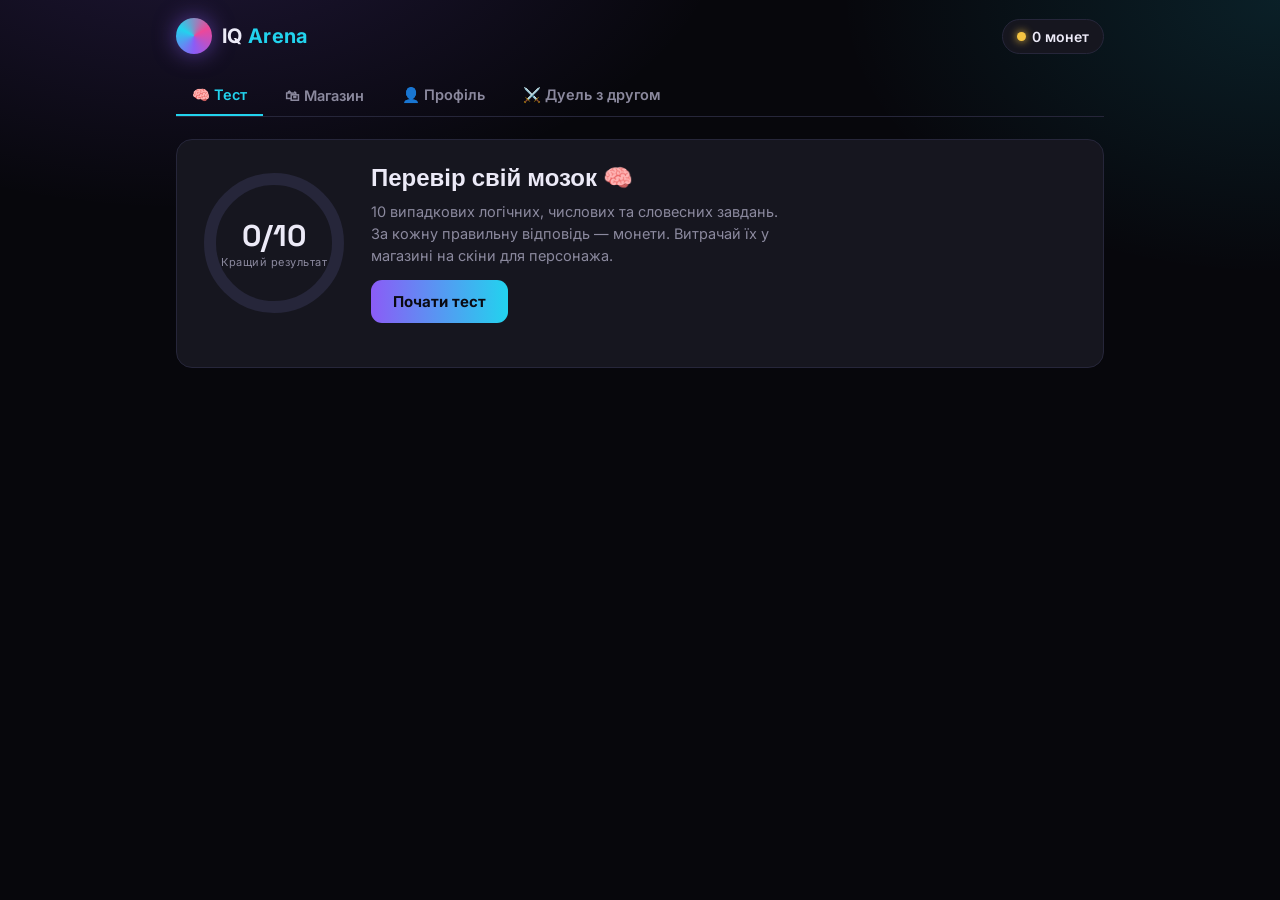
==== iq-arena.html @ f6b24933 "Add files via upload я працював над першим завданням" ====
<!DOCTYPE html>
<html lang="uk">
<head>
<meta charset="UTF-8">
<meta name="viewport" content="width=device-width, initial-scale=1.0">
<title>IQ Arena</title>
<style>
@import url('https://fonts.googleapis.com/css2?family=Space+Grotesk:wght@500;600;700&family=Inter:wght@400;500;600;700&display=swap');

:root{
  --bg:#07070c;
  --bg-elev:#12121c;
  --bg-card:#16161f;
  --line:#26263a;
  --violet:#8b5cf6;
  --cyan:#22d3ee;
  --pink:#ec4899;
  --gold:#f5c542;
  --text:#eceaf7;
  --text-dim:#8b899e;
  --danger:#f14668;
  --good:#34d399;
}
*{box-sizing:border-box;}
html,body{margin:0;padding:0;}
body{
  background:
    radial-gradient(ellipse 900px 500px at 15% -10%, rgba(139,92,246,.18), transparent 60%),
    radial-gradient(ellipse 800px 500px at 100% 0%, rgba(34,211,238,.12), transparent 55%),
    var(--bg);
  color:var(--text);
  font-family:'Inter',sans-serif;
  min-height:100vh;
}
h1,h2,h3,.disp{font-family:'Space Grotesk',sans-serif;}
button{font-family:'Inter',sans-serif;cursor:pointer;}
::selection{background:var(--violet);color:#fff;}
:focus-visible{outline:2px solid var(--cyan);outline-offset:2px;}
@media (prefers-reduced-motion: reduce){*{animation-duration:.001ms !important;transition-duration:.001ms !important;}}

.wrap{max-width:960px;margin:0 auto;padding:18px 16px 60px;}

/* topbar */
.topbar{display:flex;align-items:center;justify-content:space-between;gap:12px;margin-bottom:22px;}
.brand{display:flex;align-items:center;gap:10px;}
.brand-orb{
  width:36px;height:36px;border-radius:50%;
  background:conic-gradient(from 180deg, var(--violet), var(--cyan), var(--pink), var(--violet));
  box-shadow:0 0 22px rgba(139,92,246,.55);
  animation:spin 6s linear infinite;
}
@keyframes spin{to{transform:rotate(360deg);}}
.brand-name{font-size:20px;font-weight:700;letter-spacing:.3px;}
.brand-name span{color:var(--cyan);}
.coin-pill{
  display:flex;align-items:center;gap:6px;
  background:var(--bg-card);border:1px solid var(--line);
  padding:8px 14px;border-radius:999px;font-weight:600;font-size:14px;
}
.coin-pill .dot{width:9px;height:9px;border-radius:50%;background:var(--gold);box-shadow:0 0 8px var(--gold);}

/* tabs */
.tabs{display:flex;gap:6px;margin-bottom:22px;border-bottom:1px solid var(--line);overflow-x:auto;}
.tab-btn{
  background:none;border:none;color:var(--text-dim);padding:10px 16px;font-size:14.5px;
  font-weight:600;border-bottom:2px solid transparent;white-space:nowrap;transition:.15s;
}
.tab-btn:hover{color:var(--text);}
.tab-btn.active{color:var(--cyan);border-bottom-color:var(--cyan);}

.card{
  background:var(--bg-card);border:1px solid var(--line);border-radius:16px;padding:22px;
}
.muted{color:var(--text-dim);}
.grad-btn{
  background:linear-gradient(90deg,var(--violet),var(--cyan));border:none;color:#0a0a12;
  font-weight:700;padding:12px 22px;border-radius:11px;font-size:15px;transition:.15s;
}
.grad-btn:hover{filter:brightness(1.1);transform:translateY(-1px);}
.grad-btn:disabled{opacity:.4;cursor:not-allowed;transform:none;}
.ghost-btn{
  background:transparent;border:1px solid var(--line);color:var(--text);
  padding:11px 20px;border-radius:11px;font-size:14.5px;font-weight:600;transition:.15s;
}
.ghost-btn:hover{border-color:var(--cyan);color:var(--cyan);}

/* ===== TEST TAB ===== */
.hero-row{display:flex;gap:22px;align-items:center;flex-wrap:wrap;margin-bottom:22px;}
.gauge-wrap{position:relative;width:150px;height:150px;flex-shrink:0;}
.gauge-num{position:absolute;inset:0;display:flex;flex-direction:column;align-items:center;justify-content:center;}
.gauge-num b{font-family:'Space Grotesk';font-size:30px;}
.gauge-num small{color:var(--text-dim);font-size:11px;letter-spacing:.5px;}
.hero-text h2{margin:0 0 8px;font-size:24px;}
.hero-text p{color:var(--text-dim);margin:0 0 14px;max-width:420px;line-height:1.5;font-size:14.5px;}

.q-progress{display:flex;gap:5px;margin-bottom:18px;}
.q-progress i{flex:1;height:5px;border-radius:3px;background:var(--line);}
.q-progress i.done{background:var(--cyan);}
.q-progress i.now{background:var(--violet);}
.q-text{font-size:19px;font-weight:600;margin:4px 0 20px;line-height:1.4;}
.opts{display:grid;grid-template-columns:1fr 1fr;gap:12px;}
@media(max-width:520px){.opts{grid-template-columns:1fr;}}
.opt-btn{
  text-align:left;background:var(--bg-elev);border:1px solid var(--line);color:var(--text);
  padding:14px 16px;border-radius:12px;font-size:15px;transition:.12s;
}
.opt-btn:hover{border-color:var(--violet);background:#1a1a28;}
.opt-btn.correct{border-color:var(--good);background:rgba(52,211,153,.12);}
.opt-btn.wrong{border-color:var(--danger);background:rgba(241,70,104,.12);}
.opt-btn:disabled{cursor:default;}

.result-box{text-align:center;padding:10px 0 4px;}
.result-box .big{font-family:'Space Grotesk';font-size:52px;font-weight:700;background:linear-gradient(90deg,var(--violet),var(--cyan));-webkit-background-clip:text;background-clip:text;color:transparent;}
.result-row{display:flex;justify-content:center;gap:26px;margin:18px 0 22px;flex-wrap:wrap;}
.result-stat{text-align:center;}
.result-stat b{display:block;font-size:20px;font-family:'Space Grotesk';}
.result-stat small{color:var(--text-dim);font-size:12px;}

/* ===== SHOP ===== */
.shop-cats{display:flex;gap:8px;margin-bottom:18px;flex-wrap:wrap;}
.cat-chip{background:var(--bg-elev);border:1px solid var(--line);color:var(--text-dim);padding:8px 14px;border-radius:999px;font-size:13.5px;font-weight:600;}
.cat-chip.active{color:#0a0a12;background:var(--cyan);border-color:var(--cyan);}
.shop-grid{display:grid;grid-template-columns:repeat(auto-fill,minmax(140px,1fr));gap:14px;}
.item-card{background:var(--bg-elev);border:1px solid var(--line);border-radius:14px;padding:14px;text-align:center;}
.item-preview{width:64px;height:64px;border-radius:50%;margin:0 auto 10px;display:flex;align-items:center;justify-content:center;font-size:28px;border:1px solid var(--line);}
.item-name{font-size:13.5px;font-weight:600;margin-bottom:2px;}
.item-cost{color:var(--gold);font-size:12.5px;margin-bottom:10px;}
.item-btn{width:100%;padding:8px;border-radius:9px;font-size:13px;font-weight:700;border:none;}
.item-btn.owned{background:var(--line);color:var(--text-dim);}
.item-btn.equipped{background:var(--good);color:#06251a;}
.item-btn.buy{background:linear-gradient(90deg,var(--violet),var(--cyan));color:#0a0a12;}
.item-btn.locked{background:var(--bg-card);color:var(--text-dim);}

/* ===== PROFILE / AVATAR ===== */
.profile-top{display:flex;gap:26px;align-items:center;flex-wrap:wrap;margin-bottom:22px;}
.avatar-shell{width:130px;height:130px;position:relative;flex-shrink:0;}
.avatar-body{width:100%;height:100%;border-radius:50%;display:flex;align-items:center;justify-content:center;position:relative;transition:.2s;}
.avatar-hat{position:absolute;top:-22px;left:50%;transform:translateX(-50%);font-size:44px;}
.avatar-face{font-size:34px;}
.name-input{
  background:var(--bg-elev);border:1px solid var(--line);color:var(--text);
  padding:10px 14px;border-radius:10px;font-size:16px;font-weight:600;width:220px;max-width:60vw;
}
.stat-grid{display:grid;grid-template-columns:repeat(3,1fr);gap:12px;margin-top:18px;}
.stat-card{background:var(--bg-elev);border:1px solid var(--line);border-radius:12px;padding:14px;text-align:center;}
.stat-card b{display:block;font-family:'Space Grotesk';font-size:20px;}
.stat-card small{color:var(--text-dim);font-size:12px;}

/* ===== DUEL ===== */
.duel-choice{display:flex;gap:14px;flex-wrap:wrap;}
.duel-card{flex:1;min-width:220px;background:var(--bg-elev);border:1px solid var(--line);border-radius:14px;padding:20px;}
.duel-card h3{margin:0 0 8px;font-size:16px;}
.code-input{
  background:var(--bg-card);border:1px solid var(--line);color:var(--text);
  padding:11px 14px;border-radius:10px;font-size:18px;letter-spacing:3px;text-align:center;width:120px;margin-right:10px;
}
.room-code-big{font-family:'Space Grotesk';font-size:44px;font-weight:700;letter-spacing:8px;color:var(--cyan);text-align:center;margin:10px 0;}
.pulse-dot{width:9px;height:9px;border-radius:50%;background:var(--gold);display:inline-block;animation:pulse 1.2s infinite;margin-right:6px;}
@keyframes pulse{0%,100%{opacity:1;}50%{opacity:.25;}}
.vs-row{display:flex;align-items:center;justify-content:center;gap:24px;margin:20px 0;}
.vs-player{text-align:center;}
.vs-avatar{width:70px;height:70px;border-radius:50%;margin:0 auto 8px;}
.vs-mid{font-family:'Space Grotesk';font-weight:700;color:var(--text-dim);font-size:18px;}
.winner-banner{text-align:center;font-family:'Space Grotesk';font-size:22px;font-weight:700;margin:14px 0;}
</style>
</head>
<body>
<div class="wrap" id="app"></div>

<script>
/* ---------- storage helpers ---------- */
async function sget(key, shared){ try{ const r = await window.storage.get(key, !!shared); return r ? r.value : null; }catch(e){ return null; } }
async function sset(key, value, shared){ try{ return await window.storage.set(key, value, !!shared); }catch(e){ return null; } }

function uid(){ return Math.random().toString(36).slice(2,10); }
function mulberry32(a){ return function(){ a|=0; a=a+0x6D2B79F5|0; let t=Math.imul(a^a>>>15,1|a); t=t+Math.imul(t^t>>>7,61|t)^t; return ((t^t>>>14)>>>0)/4294967296; }; }
function seededShuffle(arr, seed){
  const rng = mulberry32(seed);
  const a = arr.slice();
  for(let i=a.length-1;i>0;i--){ const j=Math.floor(rng()*(i+1)); [a[i],a[j]]=[a[j],a[i]]; }
  return a;
}
function shuffleRandom(arr){ return seededShuffle(arr, Math.floor(Math.random()*1e9)); }

/* ---------- question bank ---------- */
const BANK = [
  {q:"Продовжте послідовність: 2, 4, 8, 16, ?", o:["24","32","20","64"], a:1},
  {q:"Продовжте послідовність: 1, 4, 9, 16, 25, ?", o:["30","36","32","49"], a:1},
  {q:"Продовжте послідовність: 3, 6, 9, 12, ?", o:["14","16","15","18"], a:2},
  {q:"Продовжте послідовність: 5, 10, 20, 40, ?", o:["60","70","80","50"], a:2},
  {q:"Продовжте послідовність: 1, 1, 2, 3, 5, 8, ?", o:["11","12","13","10"], a:2},
  {q:"Продовжте послідовність: 2, 6, 18, 54, ?", o:["108","162","216","144"], a:1},
  {q:"Яке слово зайве?", o:["Яблуко","Банан","Морква","Груша"], a:2},
  {q:"Яке слово зайве?", o:["Собака","Кіт","Стілець","Кінь"], a:2},
  {q:"Яке слово зайве?", o:["Трикутник","Квадрат","Коло","Дерево"], a:3},
  {q:"Яке слово зайве?", o:["Червоний","Синій","Зелений","Важкий"], a:3},
  {q:"Рука : Пальці = Дерево : ?", o:["Листя","Земля","Небо","Вода"], a:0},
  {q:"Книга : Читати = Їжа : ?", o:["Готувати","Їсти","Купувати","Мити"], a:1},
  {q:"Годинник : Час = Термометр : ?", o:["Погода","Температура","Скло","Ртуть"], a:1},
  {q:"Птах : Гніздо = Людина : ?", o:["Робота","Дім","Місто","Сім'я"], a:1},
  {q:"Продовжте буквений ряд: A, C, E, G, ?", o:["H","I","F","J"], a:1},
  {q:"Продовжте буквений ряд: B, D, F, H, ?", o:["I","K","J","G"], a:2},
  {q:"Якщо всі коти — тварини, і Мурчик — кіт, то Мурчик — це:", o:["Птах","Рослина","Тварина","Річ"], a:2},
  {q:"У Марії 3 брати, і в кожного брата є одна сестра. Скільки сестер у братів?", o:["1","2","3","4"], a:0},
  {q:"Що важче: кілограм пір'я чи кілограм заліза?", o:["Пір'я","Залізо","Однаково","Неможливо визначити"], a:2},
  {q:"Продовжте послідовність: 7, 14, 21, 28, ?", o:["30","35","32","42"], a:1}
];

/* ---------- shop items ---------- */
const BODIES = [
  {id:"b1",name:"Смарагд",cost:0,bg:"#10b981"},
  {id:"b2",name:"Аметист",cost:50,bg:"#8b5cf6"},
  {id:"b3",name:"Вогонь",cost:80,bg:"#f97316"},
  {id:"b4",name:"Крига",cost:80,bg:"#22d3ee"},
  {id:"b5",name:"Золото",cost:150,bg:"#eab308"},
  {id:"b6",name:"Космос",cost:220,bg:"linear-gradient(135deg,#8b5cf6,#ec4899)"}
];
const HATS = [
  {id:"h0",name:"Без капелюха",cost:0,emoji:""},
  {id:"h1",name:"Корона",cost:120,emoji:"👑"},
  {id:"h2",name:"Кепка",cost:60,emoji:"🧢"},
  {id:"h3",name:"Циліндр",cost:100,emoji:"🎩"},
  {id:"h4",name:"Ковбойський",cost:90,emoji:"🤠"},
  {id:"h5",name:"Випускний",cost:110,emoji:"🎓"}
];
const FACES = [
  {id:"f0",name:"Звичайне",cost:0,emoji:""},
  {id:"f1",name:"Темні окуляри",cost:50,emoji:"🕶️"},
  {id:"f2",name:"Розумні окуляри",cost:70,emoji:"🤓"},
  {id:"f3",name:"Зірочки",cost:65,emoji:"🤩"},
  {id:"f4",name:"Робот",cost:130,emoji:"🤖"}
];
const AURAS = [
  {id:"a0",name:"Без аури",cost:0,glow:"none"},
  {id:"a1",name:"Неонова",cost:100,glow:"0 0 34px #22d3ee"},
  {id:"a2",name:"Вогняна",cost:100,glow:"0 0 34px #f97316"},
  {id:"a3",name:"Райдужна",cost:180,glow:"0 0 40px #ec4899"}
];
function findItem(cat,id){ const m={body:BODIES,hat:HATS,face:FACES,aura:AURAS}[cat]; return m.find(i=>i.id===id); }

/* ---------- state ---------- */
let profile = null;
let tab = "test";
let shopCat = "body";
let testState = null; // {questions, idx, score, answered, coinsEarned}
let duelState = { screen:"menu", code:null, room:null, pollTimer:null };

const defaultProfile = ()=>({
  id: uid(), name:"Гравець", coins:0, bestScore:0, gamesPlayed:0,
  owned:["b1","h0","f0","a0"], equipped:{body:"b1",hat:"h0",face:"f0",aura:"a0"}
});

async function loadProfile(){
  let p = await sget("profile", false);
  if(!p){ p = defaultProfile(); await sset("profile", p, false); }
  else if(typeof p === "string"){ try{ p = JSON.parse(p); }catch(e){ p = defaultProfile(); } }
  profile = p;
}
async function saveProfile(){ await sset("profile", profile, false); }

/* ---------- avatar render ---------- */
function avatarHTML(size, equipped){
  const body = findItem("body", equipped.body) || BODIES[0];
  const hat = findItem("hat", equipped.hat) || HATS[0];
  const face = findItem("face", equipped.face) || FACES[0];
  const aura = findItem("aura", equipped.aura) || AURAS[0];
  return `<div class="avatar-body" style="width:${size}px;height:${size}px;background:${body.bg};box-shadow:${aura.glow};">
    ${hat.emoji ? `<div class="avatar-hat" style="font-size:${size*0.34}px;top:${-size*0.17}px;">${hat.emoji}</div>`:""}
    <div class="avatar-face" style="font-size:${size*0.26}px;">${face.emoji}</div>
  </div>`;
}

/* ---------- render root ---------- */
function render(){
  const app = document.getElementById("app");
  app.innerHTML = `
    <div class="topbar">
      <div class="brand"><div class="brand-orb"></div><div class="brand-name">IQ <span>Arena</span></div></div>
      <div class="coin-pill"><span class="dot"></span>${profile.coins} монет</div>
    </div>
    <div class="tabs">
      ${tabBtn("test","🧠 Тест")}
      ${tabBtn("shop","🛍 Магазин")}
      ${tabBtn("profile","👤 Профіль")}
      ${tabBtn("duel","⚔️ Дуель з другом")}
    </div>
    <div id="tab-content"></div>
  `;
  document.getElementById("tab-content").innerHTML =
    tab==="test" ? renderTest() :
    tab==="shop" ? renderShop() :
    tab==="profile" ? renderProfile() :
    renderDuel();
}
function tabBtn(id,label){ return `<button class="tab-btn ${tab===id?"active":""}" data-tab="${id}">${label}</button>`; }

/* ---------- TEST TAB ---------- */
function startTest(seed){
  const pool = seed!=null ? seededShuffle(BANK, seed) : shuffleRandom(BANK);
  testState = { questions: pool.slice(0,10), idx:0, score:0, answered:false, coinsEarned:0, done:false };
}

function renderTest(){
  if(!testState || testState.done===undefined){}
  if(!testState){
    return `
      <div class="card">
        <div class="hero-row">
          ${gauge(profile.bestScore, "Кращий результат")}
          <div class="hero-text">
            <h2>Перевір свій мозок 🧠</h2>
            <p>10 випадкових логічних, числових та словесних завдань. За кожну правильну відповідь — монети. Витрачай їх у магазині на скіни для персонажа.</p>
            <button class="grad-btn" data-action="start-solo">Почати тест</button>
          </div>
        </div>
      </div>`;
  }
  if(testState.done){
    const iq = 70 + testState.score*8;
    return `
      <div class="card result-box">
        <div class="muted" style="letter-spacing:1px;font-size:13px;">РЕЗУЛЬТАТ</div>
        <div class="big">${testState.score}/10</div>
        <div class="result-row">
          <div class="result-stat"><b>${iq}</b><small>ігровий IQ-бал</small></div>
          <div class="result-stat"><b>+${testState.coinsEarned}</b><small>монет</small></div>
          <div class="result-stat"><b>${profile.gamesPlayed}</b><small>тестів пройдено</small></div>
        </div>
        <button class="grad-btn" data-action="start-solo">Пройти ще раз</button>
        <button class="ghost-btn" data-tab="shop" style="margin-left:10px;">У магазин</button>
      </div>`;
  }
  const q = testState.questions[testState.idx];
  const prog = testState.questions.map((_,i)=>{
    const cls = i<testState.idx ? "done" : i===testState.idx ? "now" : "";
    return `<i class="${cls}"></i>`;
  }).join("");
  return `
    <div class="card">
      <div class="q-progress">${prog}</div>
      <div class="muted" style="font-size:13px;margin-bottom:6px;">Питання ${testState.idx+1} з ${testState.questions.length}</div>
      <div class="q-text">${q.q}</div>
      <div class="opts">
        ${q.o.map((opt,i)=>`<button class="opt-btn" data-action="answer" data-i="${i}">${opt}</button>`).join("")}
      </div>
    </div>`;
}

function gauge(score, label){
  const pct = Math.min(100, score*10);
  const deg = pct*3.6;
  return `
    <div class="gauge-wrap">
      <svg width="150" height="150" viewBox="0 0 150 150">
        <circle cx="75" cy="75" r="64" fill="none" stroke="#26263a" stroke-width="12"/>
        <circle cx="75" cy="75" r="64" fill="none" stroke="url(#g1)" stroke-width="12" stroke-linecap="round"
          stroke-dasharray="${2*Math.PI*64}" stroke-dashoffset="${2*Math.PI*64*(1-pct/100)}" transform="rotate(-90 75 75)"/>
        <defs><linearGradient id="g1" x1="0" y1="0" x2="1" y2="1">
          <stop offset="0%" stop-color="#8b5cf6"/><stop offset="100%" stop-color="#22d3ee"/>
        </linearGradient></defs>
      </svg>
      <div class="gauge-num"><b>${score}/10</b><small>${label}</small></div>
    </div>`;
}

async function handleAnswer(i){
  if(testState.answered) return;
  testState.answered = true;
  const q = testState.questions[testState.idx];
  const correct = i===q.a;
  if(correct) testState.score++;
  document.querySelectorAll(".opt-btn").forEach((btn,idx)=>{
    btn.disabled = true;
    if(idx===q.a) btn.classList.add("correct");
    else if(idx===i) btn.classList.add("wrong");
  });
  await new Promise(r=>setTimeout(r,650));
  testState.idx++;
  testState.answered = false;
  if(testState.idx >= testState.questions.length){
    const coins = testState.score*15 + (testState.score===10 ? 50 : 0);
    testState.coinsEarned = coins;
    testState.done = true;
    profile.coins += coins;
    profile.gamesPlayed += 1;
    if(testState.score > profile.bestScore) profile.bestScore = testState.score;
    await saveProfile();
  }
  render();
}

/* ---------- SHOP TAB ---------- */
function renderShop(){
  const cats = [["body","Тіло"],["hat","Капелюх"],["face","Обличчя"],["aura","Аура"]];
  const map = {body:BODIES, hat:HATS, face:FACES, aura:AURAS};
  const items = map[shopCat];
  return `
    <div class="card">
      <div class="shop-cats">
        ${cats.map(([id,label])=>`<button class="cat-chip ${shopCat===id?"active":""}" data-shopcat="${id}">${label}</button>`).join("")}
      </div>
      <div class="shop-grid">
        ${items.map(it=>itemCard(it)).join("")}
      </div>
    </div>`;
}
function itemCard(it){
  const owned = profile.owned.includes(it.id);
  const equipped = profile.equipped[shopCat]===it.id;
  const preview = shopCat==="body"
    ? `<div class="item-preview" style="background:${it.bg};"></div>`
    : shopCat==="aura"
      ? `<div class="item-preview" style="background:#1a1a28;box-shadow:${it.glow};"></div>`
      : `<div class="item-preview">${it.emoji||"—"}</div>`;
  let btn;
  if(equipped) btn = `<button class="item-btn equipped" disabled>Одягнено ✓</button>`;
  else if(owned) btn = `<button class="item-btn owned" data-action="equip" data-cat="${shopCat}" data-id="${it.id}">Одягнути</button>`;
  else if(profile.coins>=it.cost) btn = `<button class="item-btn buy" data-action="buy" data-cat="${shopCat}" data-id="${it.id}">Купити за ${it.cost}</button>`;
  else btn = `<button class="item-btn locked" disabled>Потрібно ${it.cost}</button>`;
  return `<div class="item-card">${preview}<div class="item-name">${it.name}</div><div class="item-cost">${it.cost===0?"безкоштовно":it.cost+" 🪙"}</div>${btn}</div>`;
}
async function buyItem(cat,id){
  const it = findItem(cat,id);
  if(!it || profile.coins<it.cost || profile.owned.includes(id)) return;
  profile.coins -= it.cost;
  profile.owned.push(id);
  profile.equipped[cat] = id;
  await saveProfile();
  render();
}
async function equipItem(cat,id){
  profile.equipped[cat] = id;
  await saveProfile();
  render();
}

/* ---------- PROFILE TAB ---------- */
function renderProfile(){
  return `
    <div class="card">
      <div class="profile-top">
        <div class="avatar-shell">${avatarHTML(130, profile.equipped)}</div>
        <div>
          <div class="muted" style="font-size:12px;margin-bottom:6px;">ІМ'Я ГРАВЦЯ</div>
          <input class="name-input" id="name-input" value="${profile.name}" maxlength="16"/>
        </div>
      </div>
      <div class="stat-grid">
        <div class="stat-card"><b>${profile.coins}</b><small>монет</small></div>
        <div class="stat-card"><b>${profile.bestScore}/10</b><small>кращий результат</small></div>
        <div class="stat-card"><b>${profile.gamesPlayed}</b><small>тестів пройдено</small></div>
      </div>
    </div>`;
}

/* ---------- DUEL TAB ---------- */
function stopPoll(){ if(duelState.pollTimer){ clearInterval(duelState.pollTimer); duelState.pollTimer=null; } }

function renderDuel(){
  if(duelState.screen==="menu"){
    return `
      <div class="card">
        <h2 style="margin-top:0;">Дуель з другом ⚔️</h2>
        <p class="muted">Створи кімнату, поділись кодом із другом — і подивись, хто набере більше балів в однаковому тесті.</p>
        <div class="duel-choice">
          <div class="duel-card">
            <h3>Створити кімнату</h3>
            <p class="muted" style="font-size:13.5px;">Ти отримаєш код для друга.</p>
            <button class="grad-btn" data-action="duel-create">Створити</button>
          </div>
          <div class="duel-card">
            <h3>Приєднатися</h3>
            <p class="muted" style="font-size:13.5px;">Введи код кімнати друга.</p>
            <input class="code-input" id="join-code" placeholder="0000" maxlength="4"/>
            <button class="ghost-btn" data-action="duel-join">Увійти</button>
          </div>
        </div>
      </div>`;
  }
  if(duelState.screen==="waiting"){
    const players = duelState.room ? Object.values(duelState.room.players) : [];
    return `
      <div class="card" style="text-align:center;">
        <div class="muted" style="font-size:13px;">КОД КІМНАТИ — надішли другу</div>
        <div class="room-code-big">${duelState.code}</div>
        <div class="muted" style="margin:14px 0;"><span class="pulse-dot"></span>Очікуємо другого гравця (${players.length}/2)...</div>
        <button class="ghost-btn" data-action="duel-leave">Скасувати</button>
      </div>`;
  }
  if(duelState.screen==="ready"){
    const players = Object.values(duelState.room.players);
    return `
      <div class="card" style="text-align:center;">
        <div class="muted" style="font-size:13px;margin-bottom:6px;">КІМНАТА ${duelState.code}</div>
        <h2 style="margin:4px 0 14px;">Обидва гравці готові!</h2>
        <div class="vs-row">
          ${players.map(p=>`<div class="vs-player"><div class="vs-avatar" style="background:#8b5cf6;border-radius:50%;"></div><div>${escapeHTML(p.name)}</div></div>`).join(`<div class="vs-mid">VS</div>`)}
        </div>
        <button class="grad-btn" data-action="duel-start">Почати тест</button>
      </div>`;
  }
  if(duelState.screen==="playing"){
    return renderTest();
  }
  if(duelState.screen==="waitresult"){
    return `
      <div class="card" style="text-align:center;">
        <div class="big" style="font-size:34px;">Твій результат: ${testState.score}/10</div>
        <div class="muted" style="margin:14px 0;"><span class="pulse-dot"></span>Очікуємо результат друга...</div>
      </div>`;
  }
  if(duelState.screen==="result"){
    const me = duelState.room.players[profile.id];
    const other = Object.entries(duelState.room.players).find(([pid])=>pid!==profile.id);
    const otherP = other ? other[1] : {name:"Друг", score:0};
    let banner, color;
    if(me.score>otherP.score){ banner="Перемога! 🏆"; color="var(--good)"; }
    else if(me.score<otherP.score){ banner="Поразка 😅"; color="var(--danger)"; }
    else { banner="Нічия! 🤝"; color="var(--gold)"; }
    return `
      <div class="card" style="text-align:center;">
        <div class="winner-banner" style="color:${color};">${banner}</div>
        <div class="vs-row">
          <div class="vs-player"><b style="font-size:24px;">${me.score}/10</b><div>${escapeHTML(profile.name)} (ти)</div></div>
          <div class="vs-mid">VS</div>
          <div class="vs-player"><b style="font-size:24px;">${otherP.score}/10</b><div>${escapeHTML(otherP.name)}</div></div>
        </div>
        <button class="grad-btn" data-action="duel-leave">До меню дуелей</button>
      </div>`;
  }
}
function escapeHTML(s){ return (s||"").replace(/[&<>"']/g, c=>({"&":"&amp;","<":"&lt;",">":"&gt;",'"':"&quot;","'":"&#39;"}[c])); }

async function duelCreate(){
  const code = String(Math.floor(1000+Math.random()*9000));
  const room = { seed: Math.floor(Math.random()*1e9), players:{ [profile.id]: {name:profile.name, score:null, finished:false} } };
  await sset("room:"+code, room, true);
  duelState = { screen:"waiting", code, room, pollTimer:null };
  render();
  duelState.pollTimer = setInterval(pollRoom, 1800);
}
async function duelJoin(){
  const input = document.getElementById("join-code");
  const code = input ? input.value.trim() : "";
  if(!code || code.length<4){ alert("Введи 4-значний код кімнати"); return; }
  let room = await sget("room:"+code, true);
  if(typeof room === "string"){ try{ room = JSON.parse(room); }catch(e){ room=null; } }
  if(!room){ alert("Кімнату не знайдено"); return; }
  if(!room.players[profile.id]){
    if(Object.keys(room.players).length>=2){ alert("Кімната вже заповнена"); return; }
    room.players[profile.id] = {name:profile.name, score:null, finished:false};
    await sset("room:"+code, room, true);
  }
  duelState = { screen: Object.keys(room.players).length>=2 ? "ready" : "waiting", code, room, pollTimer:null };
  render();
  if(duelState.screen==="waiting") duelState.pollTimer = setInterval(pollRoom, 1800);
}
async function pollRoom(){
  if(!duelState.code) return;
  let room = await sget("room:"+duelState.code, true);
  if(typeof room === "string"){ try{ room = JSON.parse(room); }catch(e){ room=null; } }
  if(!room) return;
  duelState.room = room;
  const count = Object.keys(room.players).length;
  if(duelState.screen==="waiting" && count>=2){
    stopPoll();
    duelState.screen = "ready";
    render();
  } else if(duelState.screen==="waitresult"){
    const all = Object.values(room.players);
    if(all.length>=2 && all.every(p=>p.finished)){
      stopPoll();
      duelState.screen = "result";
      render();
    }
  }
}
async function duelStart(){
  stopPoll();
  duelState.screen = "playing";
  startTest(duelState.room.seed);
  render();
}
async function duelLeave(){
  stopPoll();
  duelState = { screen:"menu", code:null, room:null, pollTimer:null };
  testState = null;
  render();
}
async function finishDuelTest(){
  let room = await sget("room:"+duelState.code, true);
  if(typeof room === "string"){ try{ room = JSON.parse(room); }catch(e){ room=null; } }
  if(!room) room = duelState.room;
  room.players[profile.id] = {name:profile.name, score:testState.score, finished:true};
  await sset("room:"+duelState.code, room, true);
  duelState.room = room;
  duelState.screen = "waitresult";
  render();
  duelState.pollTimer = setInterval(pollRoom, 1800);
  pollRoom();
}

/* ---------- events ---------- */
document.addEventListener("click", async (e)=>{
  const t = e.target;
  if(t.dataset.tab){ tab = t.dataset.tab; render(); return; }
  if(t.dataset.action==="start-solo"){ startTest(); render(); return; }
  if(t.dataset.action==="answer"){ handleAnswer(parseInt(t.dataset.i)); return; }
  if(t.dataset.shopcat){ shopCat = t.dataset.shopcat; render(); return; }
  if(t.dataset.action==="buy"){ buyItem(t.dataset.cat, t.dataset.id); return; }
  if(t.dataset.action==="equip"){ equipItem(t.dataset.cat, t.dataset.id); return; }
  if(t.dataset.action==="duel-create"){ duelCreate(); return; }
  if(t.dataset.action==="duel-join"){ duelJoin(); return; }
  if(t.dataset.action==="duel-start"){ duelStart(); return; }
  if(t.dataset.action==="duel-leave"){ duelLeave(); return; }
});
document.addEventListener("change", async (e)=>{
  if(e.target.id==="name-input"){
    profile.name = e.target.value.trim() || "Гравець";
    await saveProfile();
  }
});

/* intercept duel test completion */
const origHandleAnswer = handleAnswer;
handleAnswer = async function(i){
  if(testState.answered) return;
  testState.answered = true;
  const q = testState.questions[testState.idx];
  const correct = i===q.a;
  if(correct) testState.score++;
  document.querySelectorAll(".opt-btn").forEach((btn,idx)=>{
    btn.disabled = true;
    if(idx===q.a) btn.classList.add("correct");
    else if(idx===i) btn.classList.add("wrong");
  });
  await new Promise(r=>setTimeout(r,650));
  testState.idx++;
  testState.answered = false;
  if(testState.idx >= testState.questions.length){
    testState.done = true;
    if(duelState.screen==="playing"){
      finishDuelTest();
      return;
    }
    const coins = testState.score*15 + (testState.score===10 ? 50 : 0);
    testState.coinsEarned = coins;
    profile.coins += coins;
    profile.gamesPlayed += 1;
    if(testState.score > profile.bestScore) profile.bestScore = testState.score;
    await saveProfile();
  }
  render();
};

/* ---------- init ---------- */
(async function init(){
  await loadProfile();
  render();
})();
</script>
</body>
</html>
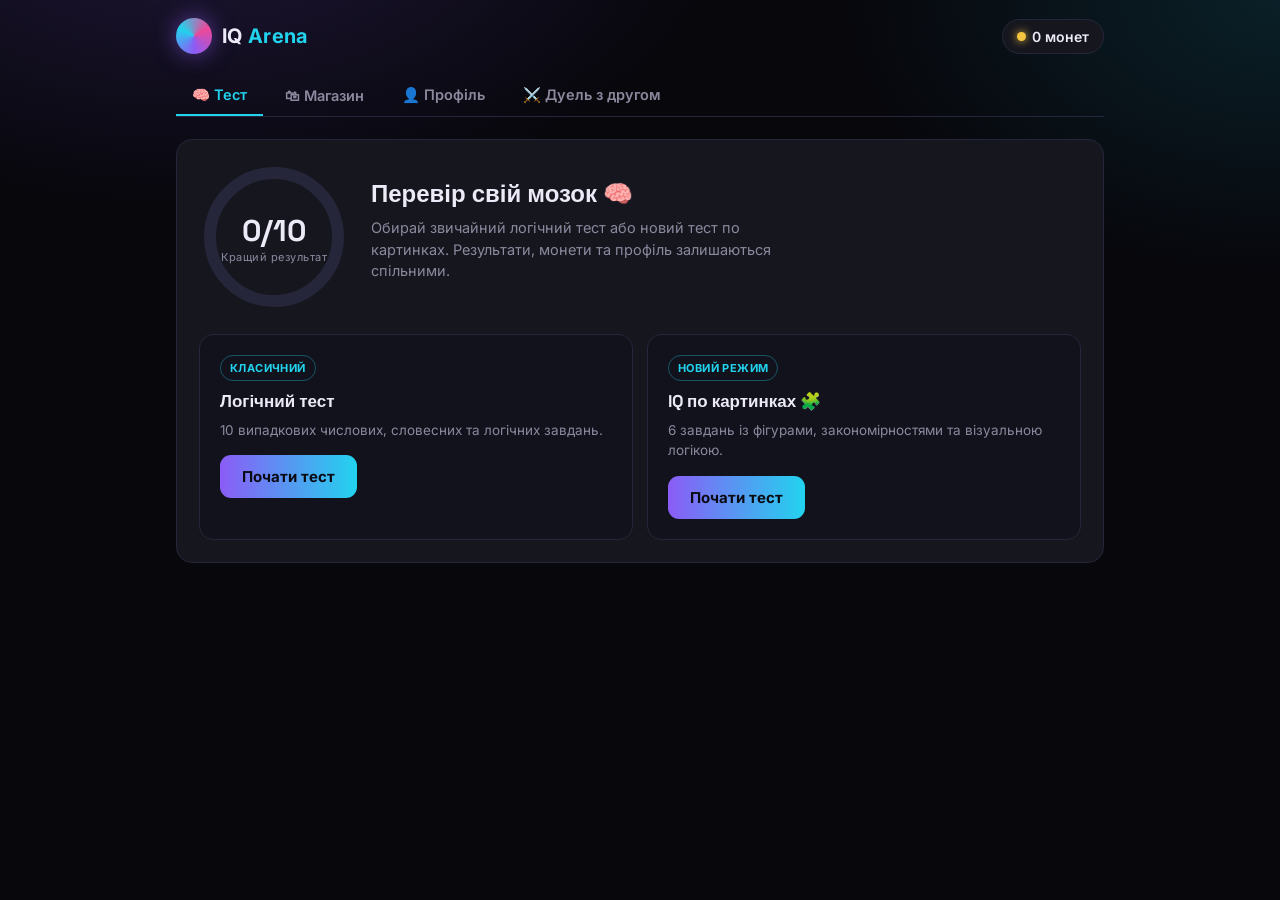
==== commit c50d7d11: "Rename IQ_Arena_з_тестом_по_картинках.html to iq-arena.html" ====
--- a/iq-arena.html
+++ b/iq-arena.html
@@ -115,6 +115,23 @@
 .result-stat{text-align:center;}
 .result-stat b{display:block;font-size:20px;font-family:'Space Grotesk';}
 .result-stat small{color:var(--text-dim);font-size:12px;}
+
+
+/* ===== IMAGE IQ TEST ===== */
+.image-test-menu{display:grid;grid-template-columns:1fr 1fr;gap:14px;}
+@media(max-width:650px){.image-test-menu{grid-template-columns:1fr;}}
+.image-test-card{background:var(--bg-elev);border:1px solid var(--line);border-radius:14px;padding:20px;transition:.15s;}
+.image-test-card:hover{border-color:var(--violet);transform:translateY(-2px);}
+.image-test-card h3{margin:0 0 8px;font-size:17px;}
+.image-test-card p{color:var(--text-dim);font-size:13.5px;line-height:1.5;margin:0 0 15px;}
+.picture-box{background:#0b0b14;border:1px solid var(--line);border-radius:14px;padding:18px;margin:10px 0 18px;display:flex;justify-content:center;align-items:center;min-height:230px;overflow:hidden;}
+.picture-box svg{max-width:100%;height:auto;}
+.image-options{display:grid;grid-template-columns:1fr 1fr;gap:12px;}
+.image-opt{background:var(--bg-elev);border:1px solid var(--line);border-radius:12px;padding:12px;min-height:130px;display:flex;align-items:center;justify-content:center;transition:.12s;}
+.image-opt:hover{border-color:var(--violet);}
+.image-opt svg{max-width:100%;height:100px;}
+@media(max-width:520px){.image-options{grid-template-columns:1fr;}.image-opt{min-height:110px;}}
+.test-type-badge{display:inline-block;font-size:11px;color:var(--cyan);border:1px solid rgba(34,211,238,.35);padding:5px 9px;border-radius:999px;margin-bottom:9px;font-weight:700;letter-spacing:.4px;}
 
 /* ===== SHOP ===== */
 .shop-cats{display:flex;gap:8px;margin-bottom:18px;flex-wrap:wrap;}
@@ -205,6 +222,70 @@
   {q:"Що важче: кілограм пір'я чи кілограм заліза?", o:["Пір'я","Залізо","Однаково","Неможливо визначити"], a:2},
   {q:"Продовжте послідовність: 7, 14, 21, 28, ?", o:["30","35","32","42"], a:1}
 ];
+
+const IMAGE_BANK = [
+  {
+    q:"Яка фігура має бути наступною?",
+    picture:`<svg viewBox="0 0 420 210" width="420" height="210"><rect width="420" height="210" rx="14" fill="#10101b"/><circle cx="75" cy="105" r="38" fill="none" stroke="#22d3ee" stroke-width="8"/><rect x="150" y="67" width="76" height="76" fill="none" stroke="#8b5cf6" stroke-width="8"/><polygon points="315,65 355,140 275,140" fill="none" stroke="#ec4899" stroke-width="8"/><text x="210" y="190" text-anchor="middle" fill="#8b899e" font-size="15">○ → □ → △ → ?</text></svg>`,
+    o:[
+      `<svg viewBox="0 0 120 100"><circle cx="60" cy="50" r="28" fill="none" stroke="#22d3ee" stroke-width="7"/></svg>`,
+      `<svg viewBox="0 0 120 100"><polygon points="60,18 94,78 26,78" fill="none" stroke="#ec4899" stroke-width="7"/></svg>`,
+      `<svg viewBox="0 0 120 100"><rect x="32" y="22" width="56" height="56" fill="none" stroke="#8b5cf6" stroke-width="7"/></svg>`,
+      `<svg viewBox="0 0 120 100"><polygon points="60,15 90,35 90,70 60,88 30,70 30,35" fill="none" stroke="#f5c542" stroke-width="7"/></svg>`
+    ], a:3
+  },
+  {
+    q:"Знайди фігуру, яка продовжує закономірність.",
+    picture:`<svg viewBox="0 0 420 210" width="420" height="210"><rect width="420" height="210" rx="14" fill="#10101b"/><circle cx="75" cy="105" r="32" fill="#22d3ee"/><circle cx="165" cy="105" r="32" fill="none" stroke="#22d3ee" stroke-width="7"/><circle cx="255" cy="105" r="32" fill="#22d3ee"/><circle cx="345" cy="105" r="32" fill="none" stroke="#22d3ee" stroke-width="7"/><text x="210" y="180" text-anchor="middle" fill="#8b899e" font-size="15">● → ○ → ● → ○ → ?</text></svg>`,
+    o:[
+      `<svg viewBox="0 0 120 100"><circle cx="60" cy="50" r="28" fill="#22d3ee"/></svg>`,
+      `<svg viewBox="0 0 120 100"><rect x="32" y="22" width="56" height="56" fill="#22d3ee"/></svg>`,
+      `<svg viewBox="0 0 120 100"><circle cx="60" cy="50" r="28" fill="none" stroke="#22d3ee" stroke-width="7"/></svg>`,
+      `<svg viewBox="0 0 120 100"><polygon points="60,18 94,78 26,78" fill="#22d3ee"/></svg>`
+    ], a:0
+  },
+  {
+    q:"Яка плитка логічно завершує ряд?",
+    picture:`<svg viewBox="0 0 420 210" width="420" height="210"><rect width="420" height="210" rx="14" fill="#10101b"/><g stroke="#8b5cf6" stroke-width="7" fill="none"><rect x="45" y="65" width="70" height="70"/><rect x="145" y="65" width="70" height="70"/><rect x="245" y="65" width="70" height="70"/></g><circle cx="80" cy="100" r="13" fill="#22d3ee"/><circle cx="180" cy="100" r="13" fill="#22d3ee"/><circle cx="180" cy="100" r="25" fill="none" stroke="#22d3ee" stroke-width="5"/><circle cx="280" cy="100" r="13" fill="#22d3ee"/><circle cx="280" cy="100" r="25" fill="none" stroke="#22d3ee" stroke-width="5"/><circle cx="280" cy="100" r="37" fill="none" stroke="#22d3ee" stroke-width="5"/></svg>`,
+    o:[
+      `<svg viewBox="0 0 120 100"><circle cx="60" cy="50" r="13" fill="#22d3ee"/><circle cx="60" cy="50" r="25" fill="none" stroke="#22d3ee" stroke-width="5"/><circle cx="60" cy="50" r="37" fill="none" stroke="#22d3ee" stroke-width="5"/></svg>`,
+      `<svg viewBox="0 0 120 100"><circle cx="60" cy="50" r="13" fill="#22d3ee"/></svg>`,
+      `<svg viewBox="0 0 120 100"><circle cx="60" cy="50" r="13" fill="#22d3ee"/><circle cx="60" cy="50" r="25" fill="none" stroke="#22d3ee" stroke-width="5"/></svg>`,
+      `<svg viewBox="0 0 120 100"><rect x="25" y="20" width="70" height="60" fill="none" stroke="#ec4899" stroke-width="6"/></svg>`
+    ], a:0
+  },
+  {
+    q:"Яка стрілка продовжує обертання?",
+    picture:`<svg viewBox="0 0 420 210" width="420" height="210"><rect width="420" height="210" rx="14" fill="#10101b"/><g fill="#f5c542"><path d="M75 55h18v75H75z"/><path d="M55 55l29-25 29 25z"/><path d="M165 75h75v18h-75z"/><path d="M240 55l25 29-25 29z"/><path d="M325 80h18v75h-18z"/><path d="M305 155l29 25 29-25z"/></g><text x="210" y="195" text-anchor="middle" fill="#8b899e" font-size="15">↑ → ↓ → ?</text></svg>`,
+    o:[
+      `<svg viewBox="0 0 120 100"><path d="M52 78h16V28h20L60 8 32 28h20z" fill="#f5c542"/></svg>`,
+      `<svg viewBox="0 0 120 100"><path d="M42 32h48v16H42V68L20 50l22-18z" fill="#f5c542"/></svg>`,
+      `<svg viewBox="0 0 120 100"><path d="M52 22h16v50h20L60 92 32 72h20z" fill="#f5c542"/></svg>`,
+      `<svg viewBox="0 0 120 100"><path d="M78 32H28v16h50v20l22-28-22-28z" fill="#f5c542"/></svg>`
+    ], a:2
+  },
+  {
+    q:"Яка фігура зайва?",
+    picture:`<svg viewBox="0 0 420 210" width="420" height="210"><rect width="420" height="210" rx="14" fill="#10101b"/><g stroke="#ec4899" stroke-width="7" fill="none"><circle cx="75" cy="105" r="34"/><rect x="135" y="71" width="68" height="68"/><polygon points="270,70 310,140 230,140"/><polygon points="350,72 390,105 350,138 310,105"/></g></svg>`,
+    o:[
+      `<svg viewBox="0 0 120 100"><circle cx="60" cy="50" r="30" fill="none" stroke="#ec4899" stroke-width="7"/></svg>`,
+      `<svg viewBox="0 0 120 100"><rect x="30" y="20" width="60" height="60" fill="none" stroke="#ec4899" stroke-width="7"/></svg>`,
+      `<svg viewBox="0 0 120 100"><polygon points="60,18 92,78 28,78" fill="none" stroke="#ec4899" stroke-width="7"/></svg>`,
+      `<svg viewBox="0 0 120 100"><polygon points="60,15 92,50 60,85 28,50" fill="none" stroke="#f5c542" stroke-width="7"/></svg>`
+    ], a:3
+  },
+  {
+    q:"Що має бути замість знака питання?",
+    picture:`<svg viewBox="0 0 420 210" width="420" height="210"><rect width="420" height="210" rx="14" fill="#10101b"/><g fill="none" stroke="#22d3ee" stroke-width="7"><rect x="45" y="65" width="70" height="70"/><rect x="175" y="65" width="70" height="70"/><rect x="305" y="65" width="70" height="70"/></g><circle cx="80" cy="100" r="18" fill="#22d3ee"/><circle cx="210" cy="100" r="18" fill="#22d3ee"/><text x="340" y="118" text-anchor="middle" fill="#ec4899" font-size="48" font-weight="700">?</text></svg>`,
+    o:[
+      `<svg viewBox="0 0 120 100"><circle cx="60" cy="50" r="18" fill="#22d3ee"/></svg>`,
+      `<svg viewBox="0 0 120 100"><circle cx="60" cy="50" r="18" fill="#22d3ee"/><circle cx="60" cy="50" r="34" fill="none" stroke="#22d3ee" stroke-width="6"/></svg>`,
+      `<svg viewBox="0 0 120 100"><rect x="30" y="20" width="60" height="60" fill="#22d3ee"/></svg>`,
+      `<svg viewBox="0 0 120 100"><polygon points="60,18 92,78 28,78" fill="#22d3ee"/></svg>`
+    ], a:1
+  }
+];
+
 
 /* ---------- shop items ---------- */
 const BODIES = [
@@ -295,13 +376,13 @@
 function tabBtn(id,label){ return `<button class="tab-btn ${tab===id?"active":""}" data-tab="${id}">${label}</button>`; }
 
 /* ---------- TEST TAB ---------- */
-function startTest(seed){
-  const pool = seed!=null ? seededShuffle(BANK, seed) : shuffleRandom(BANK);
-  testState = { questions: pool.slice(0,10), idx:0, score:0, answered:false, coinsEarned:0, done:false };
+function startTest(seed, mode="normal"){
+  const source = mode==="image" ? IMAGE_BANK : BANK;
+  const pool = seed!=null ? seededShuffle(source, seed) : shuffleRandom(source);
+  testState = { questions: pool.slice(0, mode==="image" ? 6 : 10), idx:0, score:0, answered:false, coinsEarned:0, done:false, mode };
 }
 
 function renderTest(){
-  if(!testState || testState.done===undefined){}
   if(!testState){
     return `
       <div class="card">
@@ -309,25 +390,38 @@
           ${gauge(profile.bestScore, "Кращий результат")}
           <div class="hero-text">
             <h2>Перевір свій мозок 🧠</h2>
-            <p>10 випадкових логічних, числових та словесних завдань. За кожну правильну відповідь — монети. Витрачай їх у магазині на скіни для персонажа.</p>
+            <p>Обирай звичайний логічний тест або новий тест по картинках. Результати, монети та профіль залишаються спільними.</p>
+          </div>
+        </div>
+        <div class="image-test-menu">
+          <div class="image-test-card">
+            <div class="test-type-badge">КЛАСИЧНИЙ</div>
+            <h3>Логічний тест</h3>
+            <p>10 випадкових числових, словесних та логічних завдань.</p>
             <button class="grad-btn" data-action="start-solo">Почати тест</button>
+          </div>
+          <div class="image-test-card">
+            <div class="test-type-badge">НОВИЙ РЕЖИМ</div>
+            <h3>IQ по картинках 🧩</h3>
+            <p>6 завдань із фігурами, закономірностями та візуальною логікою.</p>
+            <button class="grad-btn" data-action="start-image">Почати тест</button>
           </div>
         </div>
       </div>`;
   }
   if(testState.done){
-    const iq = 70 + testState.score*8;
+    const iq = 70 + testState.score * (testState.mode==="image" ? 10 : 8);
     return `
       <div class="card result-box">
-        <div class="muted" style="letter-spacing:1px;font-size:13px;">РЕЗУЛЬТАТ</div>
-        <div class="big">${testState.score}/10</div>
+        <div class="muted" style="letter-spacing:1px;font-size:13px;">РЕЗУЛЬТАТ — ${testState.mode==="image" ? "IQ ПО КАРТИНКАХ" : "КЛАСИЧНИЙ ТЕСТ"}</div>
+        <div class="big">${testState.score}/${testState.questions.length}</div>
         <div class="result-row">
           <div class="result-stat"><b>${iq}</b><small>ігровий IQ-бал</small></div>
           <div class="result-stat"><b>+${testState.coinsEarned}</b><small>монет</small></div>
           <div class="result-stat"><b>${profile.gamesPlayed}</b><small>тестів пройдено</small></div>
         </div>
-        <button class="grad-btn" data-action="start-solo">Пройти ще раз</button>
-        <button class="ghost-btn" data-tab="shop" style="margin-left:10px;">У магазин</button>
+        <button class="grad-btn" data-action="${testState.mode==="image" ? "start-image" : "start-solo"}">Пройти ще раз</button>
+        <button class="ghost-btn" data-action="back-tests" style="margin-left:10px;">До тестів</button>
       </div>`;
   }
   const q = testState.questions[testState.idx];
@@ -335,6 +429,18 @@
     const cls = i<testState.idx ? "done" : i===testState.idx ? "now" : "";
     return `<i class="${cls}"></i>`;
   }).join("");
+  if(testState.mode==="image"){
+    return `
+      <div class="card">
+        <div class="q-progress">${prog}</div>
+        <div class="muted" style="font-size:13px;margin-bottom:6px;">IQ ПО КАРТИНКАХ · Питання ${testState.idx+1} з ${testState.questions.length}</div>
+        <div class="q-text">${q.q}</div>
+        <div class="picture-box">${q.picture}</div>
+        <div class="image-options">
+          ${q.o.map((opt,i)=>`<button class="opt-btn image-opt" data-action="answer" data-i="${i}">${opt}</button>`).join("")}
+        </div>
+      </div>`;
+  }
   return `
     <div class="card">
       <div class="q-progress">${prog}</div>
@@ -604,7 +710,9 @@
 document.addEventListener("click", async (e)=>{
   const t = e.target;
   if(t.dataset.tab){ tab = t.dataset.tab; render(); return; }
-  if(t.dataset.action==="start-solo"){ startTest(); render(); return; }
+  if(t.dataset.action==="start-solo"){ startTest(undefined,"normal"); render(); return; }
+  if(t.dataset.action==="start-image"){ startTest(undefined,"image"); render(); return; }
+  if(t.dataset.action==="back-tests"){ testState=null; render(); return; }
   if(t.dataset.action==="answer"){ handleAnswer(parseInt(t.dataset.i)); return; }
   if(t.dataset.shopcat){ shopCat = t.dataset.shopcat; render(); return; }
   if(t.dataset.action==="buy"){ buyItem(t.dataset.cat, t.dataset.id); return; }
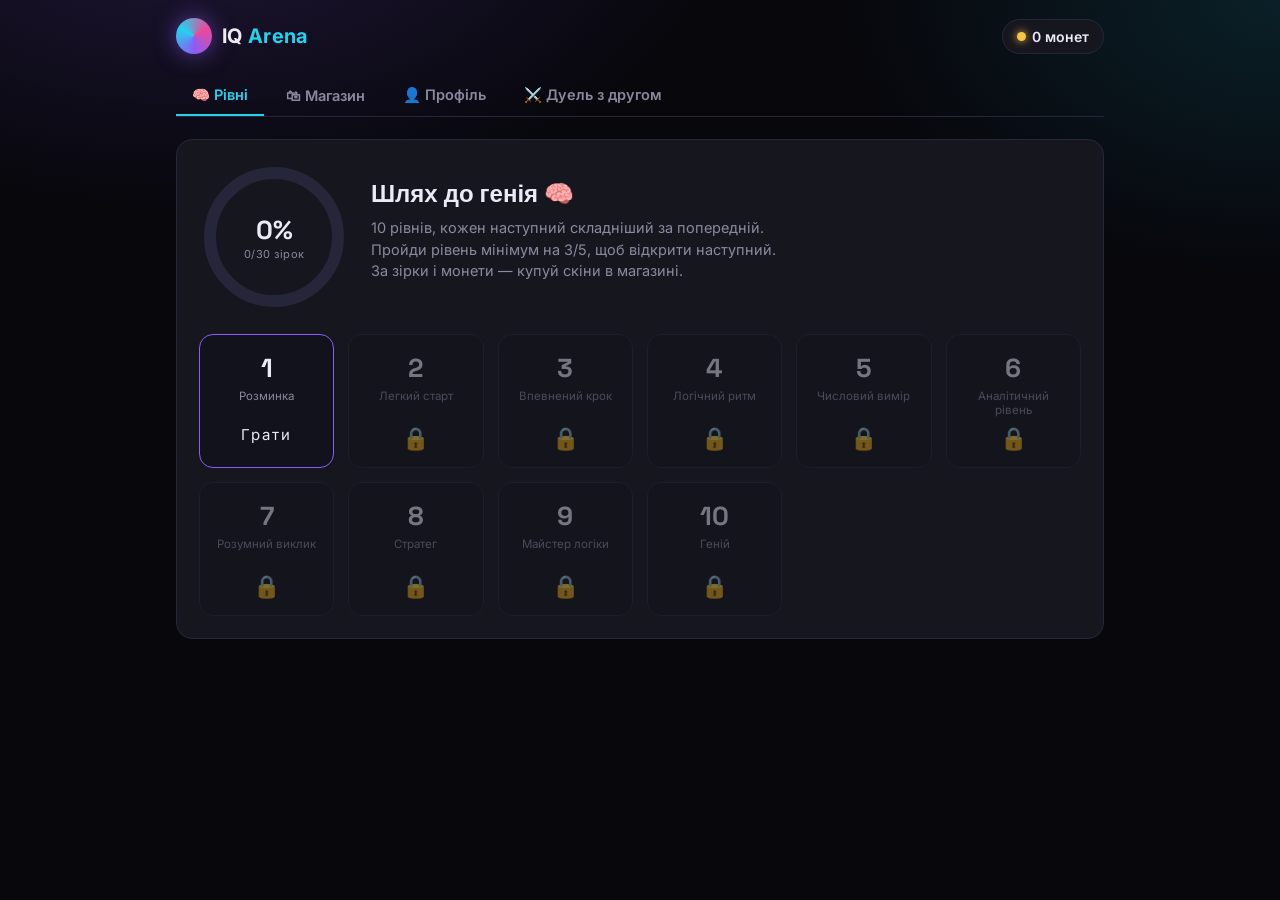
==== commit 894736db: "Rename iq-arena (4).html to iq-arena.html" ====
--- a/iq-arena.html
+++ b/iq-arena.html
@@ -84,15 +84,29 @@
 }
 .ghost-btn:hover{border-color:var(--cyan);color:var(--cyan);}
 
-/* ===== TEST TAB ===== */
+/* ===== LEVEL MAP ===== */
 .hero-row{display:flex;gap:22px;align-items:center;flex-wrap:wrap;margin-bottom:22px;}
 .gauge-wrap{position:relative;width:150px;height:150px;flex-shrink:0;}
 .gauge-num{position:absolute;inset:0;display:flex;flex-direction:column;align-items:center;justify-content:center;}
-.gauge-num b{font-family:'Space Grotesk';font-size:30px;}
-.gauge-num small{color:var(--text-dim);font-size:11px;letter-spacing:.5px;}
+.gauge-num b{font-family:'Space Grotesk';font-size:26px;}
+.gauge-num small{color:var(--text-dim);font-size:11px;letter-spacing:.5px;text-align:center;padding:0 10px;}
 .hero-text h2{margin:0 0 8px;font-size:24px;}
 .hero-text p{color:var(--text-dim);margin:0 0 14px;max-width:420px;line-height:1.5;font-size:14.5px;}
 
+.level-grid{display:grid;grid-template-columns:repeat(auto-fill,minmax(130px,1fr));gap:14px;}
+.level-node{
+  position:relative;background:var(--bg-elev);border:1px solid var(--line);border-radius:14px;
+  padding:16px 12px;text-align:center;transition:.15s;
+}
+.level-node.unlocked{border-color:var(--violet);cursor:pointer;}
+.level-node.unlocked:hover{transform:translateY(-2px);box-shadow:0 6px 20px rgba(139,92,246,.25);}
+.level-node.locked{opacity:.45;}
+.level-num{font-family:'Space Grotesk';font-size:26px;font-weight:700;}
+.level-title{font-size:11.5px;color:var(--text-dim);margin:4px 0 8px;min-height:28px;}
+.level-stars{font-size:15px;letter-spacing:2px;}
+.level-lock{font-size:22px;margin-top:4px;}
+
+/* progress bar in test */
 .q-progress{display:flex;gap:5px;margin-bottom:18px;}
 .q-progress i{flex:1;height:5px;border-radius:3px;background:var(--line);}
 .q-progress i.done{background:var(--cyan);}
@@ -111,27 +125,14 @@
 
 .result-box{text-align:center;padding:10px 0 4px;}
 .result-box .big{font-family:'Space Grotesk';font-size:52px;font-weight:700;background:linear-gradient(90deg,var(--violet),var(--cyan));-webkit-background-clip:text;background-clip:text;color:transparent;}
+.pass-tag{display:inline-block;padding:6px 16px;border-radius:999px;font-weight:700;font-size:13px;margin-bottom:8px;}
+.pass-tag.win{background:rgba(52,211,153,.15);color:var(--good);}
+.pass-tag.fail{background:rgba(241,70,104,.15);color:var(--danger);}
 .result-row{display:flex;justify-content:center;gap:26px;margin:18px 0 22px;flex-wrap:wrap;}
 .result-stat{text-align:center;}
 .result-stat b{display:block;font-size:20px;font-family:'Space Grotesk';}
 .result-stat small{color:var(--text-dim);font-size:12px;}
-
-
-/* ===== IMAGE IQ TEST ===== */
-.image-test-menu{display:grid;grid-template-columns:1fr 1fr;gap:14px;}
-@media(max-width:650px){.image-test-menu{grid-template-columns:1fr;}}
-.image-test-card{background:var(--bg-elev);border:1px solid var(--line);border-radius:14px;padding:20px;transition:.15s;}
-.image-test-card:hover{border-color:var(--violet);transform:translateY(-2px);}
-.image-test-card h3{margin:0 0 8px;font-size:17px;}
-.image-test-card p{color:var(--text-dim);font-size:13.5px;line-height:1.5;margin:0 0 15px;}
-.picture-box{background:#0b0b14;border:1px solid var(--line);border-radius:14px;padding:18px;margin:10px 0 18px;display:flex;justify-content:center;align-items:center;min-height:230px;overflow:hidden;}
-.picture-box svg{max-width:100%;height:auto;}
-.image-options{display:grid;grid-template-columns:1fr 1fr;gap:12px;}
-.image-opt{background:var(--bg-elev);border:1px solid var(--line);border-radius:12px;padding:12px;min-height:130px;display:flex;align-items:center;justify-content:center;transition:.12s;}
-.image-opt:hover{border-color:var(--violet);}
-.image-opt svg{max-width:100%;height:100px;}
-@media(max-width:520px){.image-options{grid-template-columns:1fr;}.image-opt{min-height:110px;}}
-.test-type-badge{display:inline-block;font-size:11px;color:var(--cyan);border:1px solid rgba(34,211,238,.35);padding:5px 9px;border-radius:999px;margin-bottom:9px;font-weight:700;letter-spacing:.4px;}
+.stars-big{font-size:34px;letter-spacing:6px;margin:6px 0 10px;}
 
 /* ===== SHOP ===== */
 .shop-cats{display:flex;gap:8px;margin-bottom:18px;flex-wrap:wrap;}
@@ -199,93 +200,80 @@
 }
 function shuffleRandom(arr){ return seededShuffle(arr, Math.floor(Math.random()*1e9)); }
 
-/* ---------- question bank ---------- */
-const BANK = [
-  {q:"Продовжте послідовність: 2, 4, 8, 16, ?", o:["24","32","20","64"], a:1},
-  {q:"Продовжте послідовність: 1, 4, 9, 16, 25, ?", o:["30","36","32","49"], a:1},
-  {q:"Продовжте послідовність: 3, 6, 9, 12, ?", o:["14","16","15","18"], a:2},
-  {q:"Продовжте послідовність: 5, 10, 20, 40, ?", o:["60","70","80","50"], a:2},
-  {q:"Продовжте послідовність: 1, 1, 2, 3, 5, 8, ?", o:["11","12","13","10"], a:2},
-  {q:"Продовжте послідовність: 2, 6, 18, 54, ?", o:["108","162","216","144"], a:1},
-  {q:"Яке слово зайве?", o:["Яблуко","Банан","Морква","Груша"], a:2},
-  {q:"Яке слово зайве?", o:["Собака","Кіт","Стілець","Кінь"], a:2},
-  {q:"Яке слово зайве?", o:["Трикутник","Квадрат","Коло","Дерево"], a:3},
-  {q:"Яке слово зайве?", o:["Червоний","Синій","Зелений","Важкий"], a:3},
-  {q:"Рука : Пальці = Дерево : ?", o:["Листя","Земля","Небо","Вода"], a:0},
-  {q:"Книга : Читати = Їжа : ?", o:["Готувати","Їсти","Купувати","Мити"], a:1},
-  {q:"Годинник : Час = Термометр : ?", o:["Погода","Температура","Скло","Ртуть"], a:1},
-  {q:"Птах : Гніздо = Людина : ?", o:["Робота","Дім","Місто","Сім'я"], a:1},
-  {q:"Продовжте буквений ряд: A, C, E, G, ?", o:["H","I","F","J"], a:1},
-  {q:"Продовжте буквений ряд: B, D, F, H, ?", o:["I","K","J","G"], a:2},
-  {q:"Якщо всі коти — тварини, і Мурчик — кіт, то Мурчик — це:", o:["Птах","Рослина","Тварина","Річ"], a:2},
-  {q:"У Марії 3 брати, і в кожного брата є одна сестра. Скільки сестер у братів?", o:["1","2","3","4"], a:0},
-  {q:"Що важче: кілограм пір'я чи кілограм заліза?", o:["Пір'я","Залізо","Однаково","Неможливо визначити"], a:2},
-  {q:"Продовжте послідовність: 7, 14, 21, 28, ?", o:["30","35","32","42"], a:1}
+/* ---------- 10 levels x 5 questions, increasing difficulty ---------- */
+const LEVELS = [
+  { title:"Розминка", q:[
+    {q:"Яке слово зайве?", o:["Кіт","Собака","Стіл","Кінь"], a:2},
+    {q:"Продовжте: 1, 2, 3, 4, ?", o:["5","6","7","4"], a:0},
+    {q:"Скільки днів у тижні?", o:["5","6","7","8"], a:2},
+    {q:"Яка пора року йде після зими?", o:["Осінь","Весна","Літо","Зима"], a:1},
+    {q:"Скільки буде 2 + 2 × 2?", o:["8","6","4","10"], a:1},
+  ]},
+  { title:"Легкий старт", q:[
+    {q:"Продовжте: 5, 10, 15, 20, ?", o:["22","24","25","30"], a:2},
+    {q:"Яке слово зайве?", o:["Яблуко","Банан","Морква","Груша"], a:2},
+    {q:"Рука : Пальці = Дерево : ?", o:["Листя","Земля","Небо","Вода"], a:0},
+    {q:"Продовжте: A, B, C, D, ?", o:["E","F","D","G"], a:0},
+    {q:"Скільки місяців у році?", o:["10","11","12","13"], a:2},
+  ]},
+  { title:"Впевнений крок", q:[
+    {q:"Продовжте: 2, 4, 8, 16, ?", o:["24","32","20","64"], a:1},
+    {q:"Книга : Читати = Їжа : ?", o:["Готувати","Їсти","Купувати","Мити"], a:1},
+    {q:"Яке слово зайве?", o:["Собака","Кіт","Стілець","Кінь"], a:2},
+    {q:"Продовжте: 3, 6, 9, 12, ?", o:["14","16","15","18"], a:2},
+    {q:"Годинник : Час = Термометр : ?", o:["Погода","Температура","Скло","Ртуть"], a:1},
+  ]},
+  { title:"Логічний ритм", q:[
+    {q:"Продовжте: 1, 4, 9, 16, 25, ?", o:["30","36","32","49"], a:1},
+    {q:"Птах : Гніздо = Людина : ?", o:["Робота","Дім","Місто","Сім'я"], a:1},
+    {q:"Продовжте буквений ряд: A, C, E, G, ?", o:["H","I","F","J"], a:1},
+    {q:"Яке слово зайве?", o:["Трикутник","Квадрат","Коло","Дерево"], a:3},
+    {q:"Якщо всі коти — тварини, і Мурчик — кіт, то Мурчик — це:", o:["Птах","Рослина","Тварина","Річ"], a:2},
+  ]},
+  { title:"Числовий вимір", q:[
+    {q:"Продовжте: 1, 1, 2, 3, 5, 8, ?", o:["11","12","13","10"], a:2},
+    {q:"Продовжте буквений ряд: B, D, F, H, ?", o:["I","K","J","G"], a:2},
+    {q:"У Марії 3 брати, і в кожного брата є одна сестра. Скільки сестер у братів?", o:["1","2","3","4"], a:0},
+    {q:"Продовжте: 7, 14, 21, 28, ?", o:["30","35","32","42"], a:1},
+    {q:"Що важче: кілограм пір'я чи кілограм заліза?", o:["Пір'я","Залізо","Однаково","Не можна визначити"], a:2},
+  ]},
+  { title:"Аналітичний рівень", q:[
+    {q:"Продовжте: 2, 6, 18, 54, ?", o:["108","162","216","144"], a:1},
+    {q:"Продовжте: 100, 90, 81, 73, ?", o:["66","65","64","67"], a:0},
+    {q:"Художник : Пензель = Письменник : ?", o:["Папір","Ручка","Книга","Стіл"], a:1},
+    {q:"Яке число зайве: 3, 5, 7, 9, 10?", o:["3","9","10","7"], a:2},
+    {q:"Сьогодні вівторок. Яким днем буде через 10 днів?", o:["Четвер","П'ятниця","Субота","Середа"], a:1},
+  ]},
+  { title:"Розумний виклик", q:[
+    {q:"Продовжте: 4, 9, 16, 25, 36, ?", o:["42","49","45","48"], a:1},
+    {q:"5 машин фарбують 5 парканів за 5 днів. За скільки днів 100 машин пофарбують 100 парканів?", o:["100","20","5","1"], a:2},
+    {q:"Лікар : Лікарня = Вчитель : ?", o:["Клас","Школа","Дошка","Учень"], a:1},
+    {q:"Яке слово не належить до групи: Флейта, Труба, Саксофон, Барабан?", o:["Флейта","Труба","Саксофон","Барабан"], a:3},
+    {q:"Продовжте: 12, 24, 36, 48, ?", o:["54","58","60","50"], a:2},
+  ]},
+  { title:"Стратег", q:[
+    {q:"Продовжте: 1, 2, 6, 24, 120, ?", o:["720","600","840","360"], a:0},
+    {q:"Три сестри мають по одному спільному брату. Скільки всього дітей у родині?", o:["3","4","6","7"], a:1},
+    {q:"Насіння : Дерево = Яйце : ?", o:["Гніздо","Птах","Шкаралупа","Курка"], a:1},
+    {q:"Продовжте: 2, 3, 5, 7, 11, ?", o:["12","13","14","15"], a:1},
+    {q:"Потяг їде зі швидкістю 60 км/год. За скільки часу він проїде 150 км?", o:["2 год","2,5 год","3 год","1,5 год"], a:1},
+  ]},
+  { title:"Майстер логіки", q:[
+    {q:"Продовжте: 3, 7, 15, 31, 63, ?", o:["120","125","127","130"], a:2},
+    {q:"У кімнаті 4 кути, у кожному сидить кіт. Навпроти кожного кота — 3 коти. Скільки всього котів у кімнаті?", o:["4","12","16","8"], a:0},
+    {q:"Океан : Крапля = Пустеля : ?", o:["Піщинка","Оазис","Верблюд","Спека"], a:0},
+    {q:"Продовжте буквений ряд: Z, X, V, T, ?", o:["S","R","Q","U"], a:1},
+    {q:"Один годинник зупинений, інший поспішає на хвилину щодня. Який з них точніший протягом року?", o:["Той, що поспішає","Зупинений","Обидва однаково","Жоден"], a:1},
+  ]},
+  { title:"Геній", q:[
+    {q:"Продовжте: 1, 3, 6, 10, 15, ?", o:["18","20","21","22"], a:2},
+    {q:"Скільки разів на добу годинникові стрілки накладаються одна на одну?", o:["12","22","24","20"], a:1},
+    {q:"Симфонія : Композитор = Роман : ?", o:["Читач","Письменник","Сторінка","Бібліотека"], a:1},
+    {q:"Продовжте: 5, 11, 23, 47, ?", o:["93","94","95","96"], a:2},
+    {q:"Що можна зловити, але не можна кинути?", o:["М'яч","Застуду","Рибу","Метелика"], a:1},
+  ]},
 ];
-
-const IMAGE_BANK = [
-  {
-    q:"Яка фігура має бути наступною?",
-    picture:`<svg viewBox="0 0 420 210" width="420" height="210"><rect width="420" height="210" rx="14" fill="#10101b"/><circle cx="75" cy="105" r="38" fill="none" stroke="#22d3ee" stroke-width="8"/><rect x="150" y="67" width="76" height="76" fill="none" stroke="#8b5cf6" stroke-width="8"/><polygon points="315,65 355,140 275,140" fill="none" stroke="#ec4899" stroke-width="8"/><text x="210" y="190" text-anchor="middle" fill="#8b899e" font-size="15">○ → □ → △ → ?</text></svg>`,
-    o:[
-      `<svg viewBox="0 0 120 100"><circle cx="60" cy="50" r="28" fill="none" stroke="#22d3ee" stroke-width="7"/></svg>`,
-      `<svg viewBox="0 0 120 100"><polygon points="60,18 94,78 26,78" fill="none" stroke="#ec4899" stroke-width="7"/></svg>`,
-      `<svg viewBox="0 0 120 100"><rect x="32" y="22" width="56" height="56" fill="none" stroke="#8b5cf6" stroke-width="7"/></svg>`,
-      `<svg viewBox="0 0 120 100"><polygon points="60,15 90,35 90,70 60,88 30,70 30,35" fill="none" stroke="#f5c542" stroke-width="7"/></svg>`
-    ], a:3
-  },
-  {
-    q:"Знайди фігуру, яка продовжує закономірність.",
-    picture:`<svg viewBox="0 0 420 210" width="420" height="210"><rect width="420" height="210" rx="14" fill="#10101b"/><circle cx="75" cy="105" r="32" fill="#22d3ee"/><circle cx="165" cy="105" r="32" fill="none" stroke="#22d3ee" stroke-width="7"/><circle cx="255" cy="105" r="32" fill="#22d3ee"/><circle cx="345" cy="105" r="32" fill="none" stroke="#22d3ee" stroke-width="7"/><text x="210" y="180" text-anchor="middle" fill="#8b899e" font-size="15">● → ○ → ● → ○ → ?</text></svg>`,
-    o:[
-      `<svg viewBox="0 0 120 100"><circle cx="60" cy="50" r="28" fill="#22d3ee"/></svg>`,
-      `<svg viewBox="0 0 120 100"><rect x="32" y="22" width="56" height="56" fill="#22d3ee"/></svg>`,
-      `<svg viewBox="0 0 120 100"><circle cx="60" cy="50" r="28" fill="none" stroke="#22d3ee" stroke-width="7"/></svg>`,
-      `<svg viewBox="0 0 120 100"><polygon points="60,18 94,78 26,78" fill="#22d3ee"/></svg>`
-    ], a:0
-  },
-  {
-    q:"Яка плитка логічно завершує ряд?",
-    picture:`<svg viewBox="0 0 420 210" width="420" height="210"><rect width="420" height="210" rx="14" fill="#10101b"/><g stroke="#8b5cf6" stroke-width="7" fill="none"><rect x="45" y="65" width="70" height="70"/><rect x="145" y="65" width="70" height="70"/><rect x="245" y="65" width="70" height="70"/></g><circle cx="80" cy="100" r="13" fill="#22d3ee"/><circle cx="180" cy="100" r="13" fill="#22d3ee"/><circle cx="180" cy="100" r="25" fill="none" stroke="#22d3ee" stroke-width="5"/><circle cx="280" cy="100" r="13" fill="#22d3ee"/><circle cx="280" cy="100" r="25" fill="none" stroke="#22d3ee" stroke-width="5"/><circle cx="280" cy="100" r="37" fill="none" stroke="#22d3ee" stroke-width="5"/></svg>`,
-    o:[
-      `<svg viewBox="0 0 120 100"><circle cx="60" cy="50" r="13" fill="#22d3ee"/><circle cx="60" cy="50" r="25" fill="none" stroke="#22d3ee" stroke-width="5"/><circle cx="60" cy="50" r="37" fill="none" stroke="#22d3ee" stroke-width="5"/></svg>`,
-      `<svg viewBox="0 0 120 100"><circle cx="60" cy="50" r="13" fill="#22d3ee"/></svg>`,
-      `<svg viewBox="0 0 120 100"><circle cx="60" cy="50" r="13" fill="#22d3ee"/><circle cx="60" cy="50" r="25" fill="none" stroke="#22d3ee" stroke-width="5"/></svg>`,
-      `<svg viewBox="0 0 120 100"><rect x="25" y="20" width="70" height="60" fill="none" stroke="#ec4899" stroke-width="6"/></svg>`
-    ], a:0
-  },
-  {
-    q:"Яка стрілка продовжує обертання?",
-    picture:`<svg viewBox="0 0 420 210" width="420" height="210"><rect width="420" height="210" rx="14" fill="#10101b"/><g fill="#f5c542"><path d="M75 55h18v75H75z"/><path d="M55 55l29-25 29 25z"/><path d="M165 75h75v18h-75z"/><path d="M240 55l25 29-25 29z"/><path d="M325 80h18v75h-18z"/><path d="M305 155l29 25 29-25z"/></g><text x="210" y="195" text-anchor="middle" fill="#8b899e" font-size="15">↑ → ↓ → ?</text></svg>`,
-    o:[
-      `<svg viewBox="0 0 120 100"><path d="M52 78h16V28h20L60 8 32 28h20z" fill="#f5c542"/></svg>`,
-      `<svg viewBox="0 0 120 100"><path d="M42 32h48v16H42V68L20 50l22-18z" fill="#f5c542"/></svg>`,
-      `<svg viewBox="0 0 120 100"><path d="M52 22h16v50h20L60 92 32 72h20z" fill="#f5c542"/></svg>`,
-      `<svg viewBox="0 0 120 100"><path d="M78 32H28v16h50v20l22-28-22-28z" fill="#f5c542"/></svg>`
-    ], a:2
-  },
-  {
-    q:"Яка фігура зайва?",
-    picture:`<svg viewBox="0 0 420 210" width="420" height="210"><rect width="420" height="210" rx="14" fill="#10101b"/><g stroke="#ec4899" stroke-width="7" fill="none"><circle cx="75" cy="105" r="34"/><rect x="135" y="71" width="68" height="68"/><polygon points="270,70 310,140 230,140"/><polygon points="350,72 390,105 350,138 310,105"/></g></svg>`,
-    o:[
-      `<svg viewBox="0 0 120 100"><circle cx="60" cy="50" r="30" fill="none" stroke="#ec4899" stroke-width="7"/></svg>`,
-      `<svg viewBox="0 0 120 100"><rect x="30" y="20" width="60" height="60" fill="none" stroke="#ec4899" stroke-width="7"/></svg>`,
-      `<svg viewBox="0 0 120 100"><polygon points="60,18 92,78 28,78" fill="none" stroke="#ec4899" stroke-width="7"/></svg>`,
-      `<svg viewBox="0 0 120 100"><polygon points="60,15 92,50 60,85 28,50" fill="none" stroke="#f5c542" stroke-width="7"/></svg>`
-    ], a:3
-  },
-  {
-    q:"Що має бути замість знака питання?",
-    picture:`<svg viewBox="0 0 420 210" width="420" height="210"><rect width="420" height="210" rx="14" fill="#10101b"/><g fill="none" stroke="#22d3ee" stroke-width="7"><rect x="45" y="65" width="70" height="70"/><rect x="175" y="65" width="70" height="70"/><rect x="305" y="65" width="70" height="70"/></g><circle cx="80" cy="100" r="18" fill="#22d3ee"/><circle cx="210" cy="100" r="18" fill="#22d3ee"/><text x="340" y="118" text-anchor="middle" fill="#ec4899" font-size="48" font-weight="700">?</text></svg>`,
-    o:[
-      `<svg viewBox="0 0 120 100"><circle cx="60" cy="50" r="18" fill="#22d3ee"/></svg>`,
-      `<svg viewBox="0 0 120 100"><circle cx="60" cy="50" r="18" fill="#22d3ee"/><circle cx="60" cy="50" r="34" fill="none" stroke="#22d3ee" stroke-width="6"/></svg>`,
-      `<svg viewBox="0 0 120 100"><rect x="30" y="20" width="60" height="60" fill="#22d3ee"/></svg>`,
-      `<svg viewBox="0 0 120 100"><polygon points="60,18 92,78 28,78" fill="#22d3ee"/></svg>`
-    ], a:1
-  }
-];
-
+const ALL_QUESTIONS = LEVELS.flatMap(l=>l.q);
 
 /* ---------- shop items ---------- */
 const BODIES = [
@@ -323,18 +311,21 @@
 let profile = null;
 let tab = "test";
 let shopCat = "body";
-let testState = null; // {questions, idx, score, answered, coinsEarned}
+let testState = null;
 let duelState = { screen:"menu", code:null, room:null, pollTimer:null };
 
 const defaultProfile = ()=>({
   id: uid(), name:"Гравець", coins:0, bestScore:0, gamesPlayed:0,
-  owned:["b1","h0","f0","a0"], equipped:{body:"b1",hat:"h0",face:"f0",aura:"a0"}
+  owned:["b1","h0","f0","a0"], equipped:{body:"b1",hat:"h0",face:"f0",aura:"a0"},
+  unlockedLevel:1, levelStars:{}
 });
 
 async function loadProfile(){
   let p = await sget("profile", false);
   if(!p){ p = defaultProfile(); await sset("profile", p, false); }
   else if(typeof p === "string"){ try{ p = JSON.parse(p); }catch(e){ p = defaultProfile(); } }
+  if(!p.unlockedLevel) p.unlockedLevel = 1;
+  if(!p.levelStars) p.levelStars = {};
   profile = p;
 }
 async function saveProfile(){ await sset("profile", profile, false); }
@@ -360,7 +351,7 @@
       <div class="coin-pill"><span class="dot"></span>${profile.coins} монет</div>
     </div>
     <div class="tabs">
-      ${tabBtn("test","🧠 Тест")}
+      ${tabBtn("test","🧠 Рівні")}
       ${tabBtn("shop","🛍 Магазин")}
       ${tabBtn("profile","👤 Профіль")}
       ${tabBtn("duel","⚔️ Дуель з другом")}
@@ -375,86 +366,90 @@
 }
 function tabBtn(id,label){ return `<button class="tab-btn ${tab===id?"active":""}" data-tab="${id}">${label}</button>`; }
 
-/* ---------- TEST TAB ---------- */
-function startTest(seed, mode="normal"){
-  const source = mode==="image" ? IMAGE_BANK : BANK;
-  const pool = seed!=null ? seededShuffle(source, seed) : shuffleRandom(source);
-  testState = { questions: pool.slice(0, mode==="image" ? 6 : 10), idx:0, score:0, answered:false, coinsEarned:0, done:false, mode };
-}
+/* ---------- TEST / LEVELS TAB ---------- */
+function startLevelTest(levelNum){
+  const level = LEVELS[levelNum-1];
+  testState = { questions: level.q.slice(), idx:0, score:0, answered:false, coinsEarned:0, done:false, mode:"level", levelNum };
+}
+function startDuelTest(seed){
+  const pool = seededShuffle(ALL_QUESTIONS, seed);
+  testState = { questions: pool.slice(0,10), idx:0, score:0, answered:false, coinsEarned:0, done:false, mode:"duel" };
+}
+
+function totalStars(){ return Object.values(profile.levelStars).reduce((s,v)=>s+v,0); }
 
 function renderTest(){
   if(!testState){
+    const stars = totalStars();
+    const pct = Math.round(stars/30*100);
     return `
       <div class="card">
         <div class="hero-row">
-          ${gauge(profile.bestScore, "Кращий результат")}
+          ${gauge(pct, stars+"/30 зірок")}
           <div class="hero-text">
-            <h2>Перевір свій мозок 🧠</h2>
-            <p>Обирай звичайний логічний тест або новий тест по картинках. Результати, монети та профіль залишаються спільними.</p>
+            <h2>Шлях до генія 🧠</h2>
+            <p>10 рівнів, кожен наступний складніший за попередній. Пройди рівень мінімум на 3/5, щоб відкрити наступний. За зірки і монети — купуй скіни в магазині.</p>
           </div>
         </div>
-        <div class="image-test-menu">
-          <div class="image-test-card">
-            <div class="test-type-badge">КЛАСИЧНИЙ</div>
-            <h3>Логічний тест</h3>
-            <p>10 випадкових числових, словесних та логічних завдань.</p>
-            <button class="grad-btn" data-action="start-solo">Почати тест</button>
-          </div>
-          <div class="image-test-card">
-            <div class="test-type-badge">НОВИЙ РЕЖИМ</div>
-            <h3>IQ по картинках 🧩</h3>
-            <p>6 завдань із фігурами, закономірностями та візуальною логікою.</p>
-            <button class="grad-btn" data-action="start-image">Почати тест</button>
-          </div>
+        <div class="level-grid">
+          ${LEVELS.map((lvl,i)=>levelNode(lvl,i+1)).join("")}
         </div>
       </div>`;
   }
   if(testState.done){
-    const iq = 70 + testState.score * (testState.mode==="image" ? 10 : 8);
-    return `
-      <div class="card result-box">
-        <div class="muted" style="letter-spacing:1px;font-size:13px;">РЕЗУЛЬТАТ — ${testState.mode==="image" ? "IQ ПО КАРТИНКАХ" : "КЛАСИЧНИЙ ТЕСТ"}</div>
-        <div class="big">${testState.score}/${testState.questions.length}</div>
-        <div class="result-row">
-          <div class="result-stat"><b>${iq}</b><small>ігровий IQ-бал</small></div>
-          <div class="result-stat"><b>+${testState.coinsEarned}</b><small>монет</small></div>
-          <div class="result-stat"><b>${profile.gamesPlayed}</b><small>тестів пройдено</small></div>
-        </div>
-        <button class="grad-btn" data-action="${testState.mode==="image" ? "start-image" : "start-solo"}">Пройти ще раз</button>
-        <button class="ghost-btn" data-action="back-tests" style="margin-left:10px;">До тестів</button>
-      </div>`;
+    if(testState.mode==="level"){
+      const passed = testState.score>=3;
+      const stars = testState.score>=5?3:testState.score>=4?2:testState.score>=3?1:0;
+      return `
+        <div class="card result-box">
+          <div class="pass-tag ${passed?"win":"fail"}">${passed?"Рівень пройдено!":"Спробуй ще раз"}</div>
+          <div class="big">${testState.score}/5</div>
+          <div class="stars-big">${"★".repeat(stars)}${"☆".repeat(3-stars)}</div>
+          <div class="result-row">
+            <div class="result-stat"><b>+${testState.coinsEarned}</b><small>монет</small></div>
+            <div class="result-stat"><b>${testState.levelNum}</b><small>рівень</small></div>
+          </div>
+          <button class="grad-btn" data-action="retry-level" data-lvl="${testState.levelNum}">Пройти ще раз</button>
+          <button class="ghost-btn" data-action="to-map" style="margin-left:10px;">Карта рівнів</button>
+        </div>`;
+    } else {
+      return renderDuelPlayingDone();
+    }
   }
   const q = testState.questions[testState.idx];
+  const total = testState.questions.length;
   const prog = testState.questions.map((_,i)=>{
     const cls = i<testState.idx ? "done" : i===testState.idx ? "now" : "";
     return `<i class="${cls}"></i>`;
   }).join("");
-  if(testState.mode==="image"){
-    return `
-      <div class="card">
-        <div class="q-progress">${prog}</div>
-        <div class="muted" style="font-size:13px;margin-bottom:6px;">IQ ПО КАРТИНКАХ · Питання ${testState.idx+1} з ${testState.questions.length}</div>
-        <div class="q-text">${q.q}</div>
-        <div class="picture-box">${q.picture}</div>
-        <div class="image-options">
-          ${q.o.map((opt,i)=>`<button class="opt-btn image-opt" data-action="answer" data-i="${i}">${opt}</button>`).join("")}
-        </div>
-      </div>`;
-  }
+  const heading = testState.mode==="level" ? `Рівень ${testState.levelNum}: ${LEVELS[testState.levelNum-1].title}` : "Дуельний тест";
   return `
     <div class="card">
+      <div class="muted" style="font-size:12.5px;margin-bottom:10px;letter-spacing:.3px;">${heading}</div>
       <div class="q-progress">${prog}</div>
-      <div class="muted" style="font-size:13px;margin-bottom:6px;">Питання ${testState.idx+1} з ${testState.questions.length}</div>
+      <div class="muted" style="font-size:13px;margin-bottom:6px;">Питання ${testState.idx+1} з ${total}</div>
       <div class="q-text">${q.q}</div>
       <div class="opts">
         ${q.o.map((opt,i)=>`<button class="opt-btn" data-action="answer" data-i="${i}">${opt}</button>`).join("")}
       </div>
     </div>`;
 }
-
-function gauge(score, label){
-  const pct = Math.min(100, score*10);
-  const deg = pct*3.6;
+function renderDuelPlayingDone(){ return ""; }
+
+function levelNode(lvl, num){
+  const unlocked = num <= profile.unlockedLevel;
+  const stars = profile.levelStars[num] || 0;
+  if(!unlocked){
+    return `<div class="level-node locked"><div class="level-num">${num}</div><div class="level-title">${lvl.title}</div><div class="level-lock">🔒</div></div>`;
+  }
+  return `<div class="level-node unlocked" data-action="start-level" data-lvl="${num}">
+    <div class="level-num">${num}</div>
+    <div class="level-title">${lvl.title}</div>
+    <div class="level-stars">${stars>0 ? "★".repeat(stars)+"☆".repeat(3-stars) : "Грати"}</div>
+  </div>`;
+}
+
+function gauge(pct, label){
   return `
     <div class="gauge-wrap">
       <svg width="150" height="150" viewBox="0 0 150 150">
@@ -465,7 +460,7 @@
           <stop offset="0%" stop-color="#8b5cf6"/><stop offset="100%" stop-color="#22d3ee"/>
         </linearGradient></defs>
       </svg>
-      <div class="gauge-num"><b>${score}/10</b><small>${label}</small></div>
+      <div class="gauge-num"><b>${pct}%</b><small>${label}</small></div>
     </div>`;
 }
 
@@ -484,12 +479,23 @@
   testState.idx++;
   testState.answered = false;
   if(testState.idx >= testState.questions.length){
-    const coins = testState.score*15 + (testState.score===10 ? 50 : 0);
+    testState.done = true;
+    if(testState.mode==="duel"){
+      finishDuelTest();
+      return;
+    }
+    const passed = testState.score>=3;
+    const stars = testState.score>=5?3:testState.score>=4?2:testState.score>=3?1:0;
+    const coins = testState.score*10 + testState.levelNum*3;
     testState.coinsEarned = coins;
-    testState.done = true;
     profile.coins += coins;
     profile.gamesPlayed += 1;
     if(testState.score > profile.bestScore) profile.bestScore = testState.score;
+    const prevStars = profile.levelStars[testState.levelNum] || 0;
+    if(stars > prevStars) profile.levelStars[testState.levelNum] = stars;
+    if(passed && testState.levelNum === profile.unlockedLevel && profile.unlockedLevel < LEVELS.length){
+      profile.unlockedLevel += 1;
+    }
     await saveProfile();
   }
   render();
@@ -553,8 +559,8 @@
       </div>
       <div class="stat-grid">
         <div class="stat-card"><b>${profile.coins}</b><small>монет</small></div>
-        <div class="stat-card"><b>${profile.bestScore}/10</b><small>кращий результат</small></div>
-        <div class="stat-card"><b>${profile.gamesPlayed}</b><small>тестів пройдено</small></div>
+        <div class="stat-card"><b>${profile.unlockedLevel}/10</b><small>відкритий рівень</small></div>
+        <div class="stat-card"><b>${totalStars()}/30</b><small>зірок зібрано</small></div>
       </div>
     </div>`;
 }
@@ -684,7 +690,7 @@
 async function duelStart(){
   stopPoll();
   duelState.screen = "playing";
-  startTest(duelState.room.seed);
+  startDuelTest(duelState.room.seed);
   render();
 }
 async function duelLeave(){
@@ -708,11 +714,12 @@
 
 /* ---------- events ---------- */
 document.addEventListener("click", async (e)=>{
-  const t = e.target;
+  const t = e.target.closest("[data-action], [data-tab], [data-shopcat]");
+  if(!t) return;
   if(t.dataset.tab){ tab = t.dataset.tab; render(); return; }
-  if(t.dataset.action==="start-solo"){ startTest(undefined,"normal"); render(); return; }
-  if(t.dataset.action==="start-image"){ startTest(undefined,"image"); render(); return; }
-  if(t.dataset.action==="back-tests"){ testState=null; render(); return; }
+  if(t.dataset.action==="start-level"){ startLevelTest(parseInt(t.dataset.lvl)); render(); return; }
+  if(t.dataset.action==="retry-level"){ startLevelTest(parseInt(t.dataset.lvl)); render(); return; }
+  if(t.dataset.action==="to-map"){ testState = null; render(); return; }
   if(t.dataset.action==="answer"){ handleAnswer(parseInt(t.dataset.i)); return; }
   if(t.dataset.shopcat){ shopCat = t.dataset.shopcat; render(); return; }
   if(t.dataset.action==="buy"){ buyItem(t.dataset.cat, t.dataset.id); return; }
@@ -729,38 +736,6 @@
   }
 });
 
-/* intercept duel test completion */
-const origHandleAnswer = handleAnswer;
-handleAnswer = async function(i){
-  if(testState.answered) return;
-  testState.answered = true;
-  const q = testState.questions[testState.idx];
-  const correct = i===q.a;
-  if(correct) testState.score++;
-  document.querySelectorAll(".opt-btn").forEach((btn,idx)=>{
-    btn.disabled = true;
-    if(idx===q.a) btn.classList.add("correct");
-    else if(idx===i) btn.classList.add("wrong");
-  });
-  await new Promise(r=>setTimeout(r,650));
-  testState.idx++;
-  testState.answered = false;
-  if(testState.idx >= testState.questions.length){
-    testState.done = true;
-    if(duelState.screen==="playing"){
-      finishDuelTest();
-      return;
-    }
-    const coins = testState.score*15 + (testState.score===10 ? 50 : 0);
-    testState.coinsEarned = coins;
-    profile.coins += coins;
-    profile.gamesPlayed += 1;
-    if(testState.score > profile.bestScore) profile.bestScore = testState.score;
-    await saveProfile();
-  }
-  render();
-};
-
 /* ---------- init ---------- */
 (async function init(){
   await loadProfile();
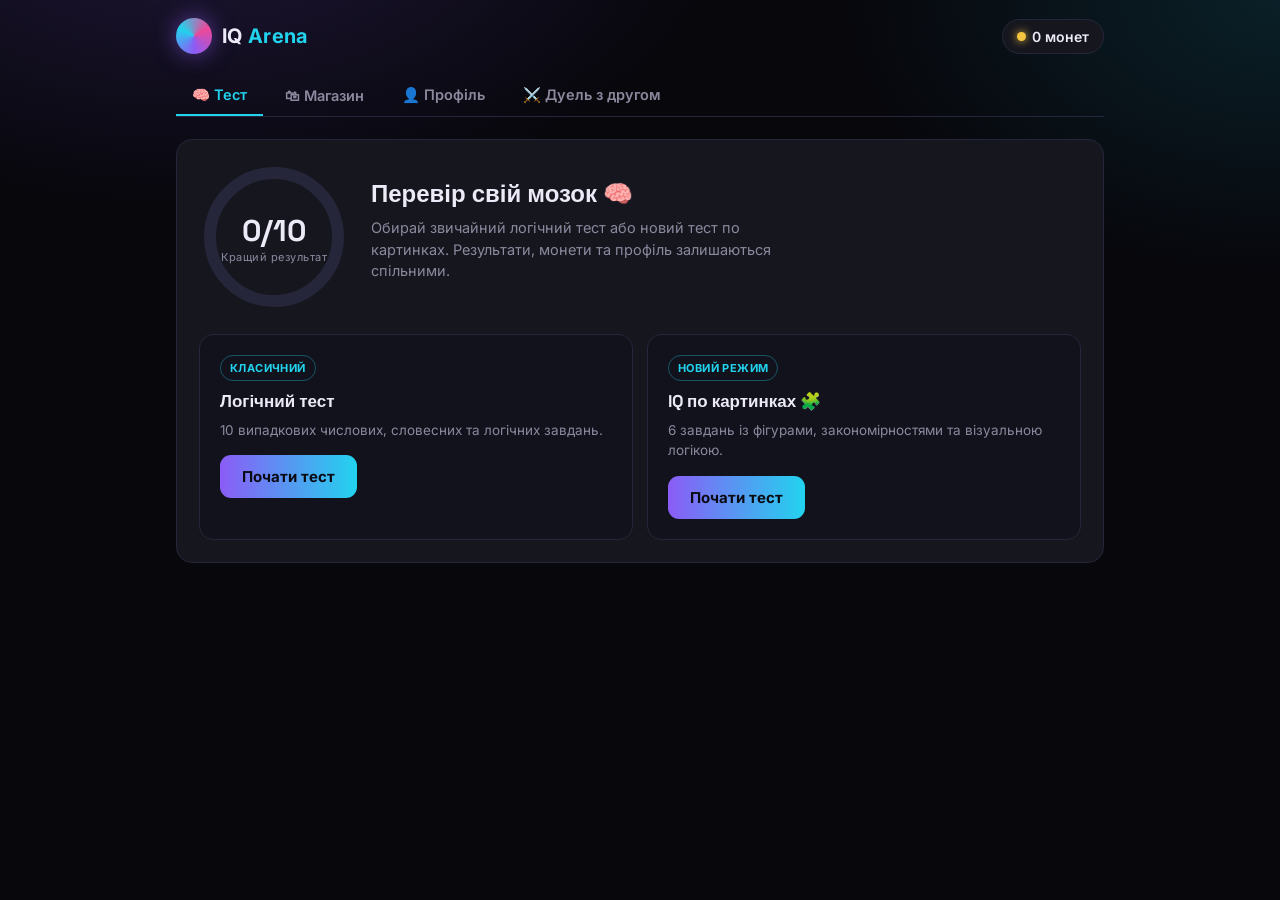
==== commit dfbf80a7: "Merge pull request #3 from redblue789/mahamed-67-patch-2 Mahamed 67 patch 2" ====
--- a/iq-arena.html
+++ b/iq-arena.html
@@ -84,29 +84,15 @@
 }
 .ghost-btn:hover{border-color:var(--cyan);color:var(--cyan);}
 
-/* ===== LEVEL MAP ===== */
+/* ===== TEST TAB ===== */
 .hero-row{display:flex;gap:22px;align-items:center;flex-wrap:wrap;margin-bottom:22px;}
 .gauge-wrap{position:relative;width:150px;height:150px;flex-shrink:0;}
 .gauge-num{position:absolute;inset:0;display:flex;flex-direction:column;align-items:center;justify-content:center;}
-.gauge-num b{font-family:'Space Grotesk';font-size:26px;}
-.gauge-num small{color:var(--text-dim);font-size:11px;letter-spacing:.5px;text-align:center;padding:0 10px;}
+.gauge-num b{font-family:'Space Grotesk';font-size:30px;}
+.gauge-num small{color:var(--text-dim);font-size:11px;letter-spacing:.5px;}
 .hero-text h2{margin:0 0 8px;font-size:24px;}
 .hero-text p{color:var(--text-dim);margin:0 0 14px;max-width:420px;line-height:1.5;font-size:14.5px;}
 
-.level-grid{display:grid;grid-template-columns:repeat(auto-fill,minmax(130px,1fr));gap:14px;}
-.level-node{
-  position:relative;background:var(--bg-elev);border:1px solid var(--line);border-radius:14px;
-  padding:16px 12px;text-align:center;transition:.15s;
-}
-.level-node.unlocked{border-color:var(--violet);cursor:pointer;}
-.level-node.unlocked:hover{transform:translateY(-2px);box-shadow:0 6px 20px rgba(139,92,246,.25);}
-.level-node.locked{opacity:.45;}
-.level-num{font-family:'Space Grotesk';font-size:26px;font-weight:700;}
-.level-title{font-size:11.5px;color:var(--text-dim);margin:4px 0 8px;min-height:28px;}
-.level-stars{font-size:15px;letter-spacing:2px;}
-.level-lock{font-size:22px;margin-top:4px;}
-
-/* progress bar in test */
 .q-progress{display:flex;gap:5px;margin-bottom:18px;}
 .q-progress i{flex:1;height:5px;border-radius:3px;background:var(--line);}
 .q-progress i.done{background:var(--cyan);}
@@ -125,14 +111,27 @@
 
 .result-box{text-align:center;padding:10px 0 4px;}
 .result-box .big{font-family:'Space Grotesk';font-size:52px;font-weight:700;background:linear-gradient(90deg,var(--violet),var(--cyan));-webkit-background-clip:text;background-clip:text;color:transparent;}
-.pass-tag{display:inline-block;padding:6px 16px;border-radius:999px;font-weight:700;font-size:13px;margin-bottom:8px;}
-.pass-tag.win{background:rgba(52,211,153,.15);color:var(--good);}
-.pass-tag.fail{background:rgba(241,70,104,.15);color:var(--danger);}
 .result-row{display:flex;justify-content:center;gap:26px;margin:18px 0 22px;flex-wrap:wrap;}
 .result-stat{text-align:center;}
 .result-stat b{display:block;font-size:20px;font-family:'Space Grotesk';}
 .result-stat small{color:var(--text-dim);font-size:12px;}
-.stars-big{font-size:34px;letter-spacing:6px;margin:6px 0 10px;}
+
+
+/* ===== IMAGE IQ TEST ===== */
+.image-test-menu{display:grid;grid-template-columns:1fr 1fr;gap:14px;}
+@media(max-width:650px){.image-test-menu{grid-template-columns:1fr;}}
+.image-test-card{background:var(--bg-elev);border:1px solid var(--line);border-radius:14px;padding:20px;transition:.15s;}
+.image-test-card:hover{border-color:var(--violet);transform:translateY(-2px);}
+.image-test-card h3{margin:0 0 8px;font-size:17px;}
+.image-test-card p{color:var(--text-dim);font-size:13.5px;line-height:1.5;margin:0 0 15px;}
+.picture-box{background:#0b0b14;border:1px solid var(--line);border-radius:14px;padding:18px;margin:10px 0 18px;display:flex;justify-content:center;align-items:center;min-height:230px;overflow:hidden;}
+.picture-box svg{max-width:100%;height:auto;}
+.image-options{display:grid;grid-template-columns:1fr 1fr;gap:12px;}
+.image-opt{background:var(--bg-elev);border:1px solid var(--line);border-radius:12px;padding:12px;min-height:130px;display:flex;align-items:center;justify-content:center;transition:.12s;}
+.image-opt:hover{border-color:var(--violet);}
+.image-opt svg{max-width:100%;height:100px;}
+@media(max-width:520px){.image-options{grid-template-columns:1fr;}.image-opt{min-height:110px;}}
+.test-type-badge{display:inline-block;font-size:11px;color:var(--cyan);border:1px solid rgba(34,211,238,.35);padding:5px 9px;border-radius:999px;margin-bottom:9px;font-weight:700;letter-spacing:.4px;}
 
 /* ===== SHOP ===== */
 .shop-cats{display:flex;gap:8px;margin-bottom:18px;flex-wrap:wrap;}
@@ -200,80 +199,93 @@
 }
 function shuffleRandom(arr){ return seededShuffle(arr, Math.floor(Math.random()*1e9)); }
 
-/* ---------- 10 levels x 5 questions, increasing difficulty ---------- */
-const LEVELS = [
-  { title:"Розминка", q:[
-    {q:"Яке слово зайве?", o:["Кіт","Собака","Стіл","Кінь"], a:2},
-    {q:"Продовжте: 1, 2, 3, 4, ?", o:["5","6","7","4"], a:0},
-    {q:"Скільки днів у тижні?", o:["5","6","7","8"], a:2},
-    {q:"Яка пора року йде після зими?", o:["Осінь","Весна","Літо","Зима"], a:1},
-    {q:"Скільки буде 2 + 2 × 2?", o:["8","6","4","10"], a:1},
-  ]},
-  { title:"Легкий старт", q:[
-    {q:"Продовжте: 5, 10, 15, 20, ?", o:["22","24","25","30"], a:2},
-    {q:"Яке слово зайве?", o:["Яблуко","Банан","Морква","Груша"], a:2},
-    {q:"Рука : Пальці = Дерево : ?", o:["Листя","Земля","Небо","Вода"], a:0},
-    {q:"Продовжте: A, B, C, D, ?", o:["E","F","D","G"], a:0},
-    {q:"Скільки місяців у році?", o:["10","11","12","13"], a:2},
-  ]},
-  { title:"Впевнений крок", q:[
-    {q:"Продовжте: 2, 4, 8, 16, ?", o:["24","32","20","64"], a:1},
-    {q:"Книга : Читати = Їжа : ?", o:["Готувати","Їсти","Купувати","Мити"], a:1},
-    {q:"Яке слово зайве?", o:["Собака","Кіт","Стілець","Кінь"], a:2},
-    {q:"Продовжте: 3, 6, 9, 12, ?", o:["14","16","15","18"], a:2},
-    {q:"Годинник : Час = Термометр : ?", o:["Погода","Температура","Скло","Ртуть"], a:1},
-  ]},
-  { title:"Логічний ритм", q:[
-    {q:"Продовжте: 1, 4, 9, 16, 25, ?", o:["30","36","32","49"], a:1},
-    {q:"Птах : Гніздо = Людина : ?", o:["Робота","Дім","Місто","Сім'я"], a:1},
-    {q:"Продовжте буквений ряд: A, C, E, G, ?", o:["H","I","F","J"], a:1},
-    {q:"Яке слово зайве?", o:["Трикутник","Квадрат","Коло","Дерево"], a:3},
-    {q:"Якщо всі коти — тварини, і Мурчик — кіт, то Мурчик — це:", o:["Птах","Рослина","Тварина","Річ"], a:2},
-  ]},
-  { title:"Числовий вимір", q:[
-    {q:"Продовжте: 1, 1, 2, 3, 5, 8, ?", o:["11","12","13","10"], a:2},
-    {q:"Продовжте буквений ряд: B, D, F, H, ?", o:["I","K","J","G"], a:2},
-    {q:"У Марії 3 брати, і в кожного брата є одна сестра. Скільки сестер у братів?", o:["1","2","3","4"], a:0},
-    {q:"Продовжте: 7, 14, 21, 28, ?", o:["30","35","32","42"], a:1},
-    {q:"Що важче: кілограм пір'я чи кілограм заліза?", o:["Пір'я","Залізо","Однаково","Не можна визначити"], a:2},
-  ]},
-  { title:"Аналітичний рівень", q:[
-    {q:"Продовжте: 2, 6, 18, 54, ?", o:["108","162","216","144"], a:1},
-    {q:"Продовжте: 100, 90, 81, 73, ?", o:["66","65","64","67"], a:0},
-    {q:"Художник : Пензель = Письменник : ?", o:["Папір","Ручка","Книга","Стіл"], a:1},
-    {q:"Яке число зайве: 3, 5, 7, 9, 10?", o:["3","9","10","7"], a:2},
-    {q:"Сьогодні вівторок. Яким днем буде через 10 днів?", o:["Четвер","П'ятниця","Субота","Середа"], a:1},
-  ]},
-  { title:"Розумний виклик", q:[
-    {q:"Продовжте: 4, 9, 16, 25, 36, ?", o:["42","49","45","48"], a:1},
-    {q:"5 машин фарбують 5 парканів за 5 днів. За скільки днів 100 машин пофарбують 100 парканів?", o:["100","20","5","1"], a:2},
-    {q:"Лікар : Лікарня = Вчитель : ?", o:["Клас","Школа","Дошка","Учень"], a:1},
-    {q:"Яке слово не належить до групи: Флейта, Труба, Саксофон, Барабан?", o:["Флейта","Труба","Саксофон","Барабан"], a:3},
-    {q:"Продовжте: 12, 24, 36, 48, ?", o:["54","58","60","50"], a:2},
-  ]},
-  { title:"Стратег", q:[
-    {q:"Продовжте: 1, 2, 6, 24, 120, ?", o:["720","600","840","360"], a:0},
-    {q:"Три сестри мають по одному спільному брату. Скільки всього дітей у родині?", o:["3","4","6","7"], a:1},
-    {q:"Насіння : Дерево = Яйце : ?", o:["Гніздо","Птах","Шкаралупа","Курка"], a:1},
-    {q:"Продовжте: 2, 3, 5, 7, 11, ?", o:["12","13","14","15"], a:1},
-    {q:"Потяг їде зі швидкістю 60 км/год. За скільки часу він проїде 150 км?", o:["2 год","2,5 год","3 год","1,5 год"], a:1},
-  ]},
-  { title:"Майстер логіки", q:[
-    {q:"Продовжте: 3, 7, 15, 31, 63, ?", o:["120","125","127","130"], a:2},
-    {q:"У кімнаті 4 кути, у кожному сидить кіт. Навпроти кожного кота — 3 коти. Скільки всього котів у кімнаті?", o:["4","12","16","8"], a:0},
-    {q:"Океан : Крапля = Пустеля : ?", o:["Піщинка","Оазис","Верблюд","Спека"], a:0},
-    {q:"Продовжте буквений ряд: Z, X, V, T, ?", o:["S","R","Q","U"], a:1},
-    {q:"Один годинник зупинений, інший поспішає на хвилину щодня. Який з них точніший протягом року?", o:["Той, що поспішає","Зупинений","Обидва однаково","Жоден"], a:1},
-  ]},
-  { title:"Геній", q:[
-    {q:"Продовжте: 1, 3, 6, 10, 15, ?", o:["18","20","21","22"], a:2},
-    {q:"Скільки разів на добу годинникові стрілки накладаються одна на одну?", o:["12","22","24","20"], a:1},
-    {q:"Симфонія : Композитор = Роман : ?", o:["Читач","Письменник","Сторінка","Бібліотека"], a:1},
-    {q:"Продовжте: 5, 11, 23, 47, ?", o:["93","94","95","96"], a:2},
-    {q:"Що можна зловити, але не можна кинути?", o:["М'яч","Застуду","Рибу","Метелика"], a:1},
-  ]},
+/* ---------- question bank ---------- */
+const BANK = [
+  {q:"Продовжте послідовність: 2, 4, 8, 16, ?", o:["24","32","20","64"], a:1},
+  {q:"Продовжте послідовність: 1, 4, 9, 16, 25, ?", o:["30","36","32","49"], a:1},
+  {q:"Продовжте послідовність: 3, 6, 9, 12, ?", o:["14","16","15","18"], a:2},
+  {q:"Продовжте послідовність: 5, 10, 20, 40, ?", o:["60","70","80","50"], a:2},
+  {q:"Продовжте послідовність: 1, 1, 2, 3, 5, 8, ?", o:["11","12","13","10"], a:2},
+  {q:"Продовжте послідовність: 2, 6, 18, 54, ?", o:["108","162","216","144"], a:1},
+  {q:"Яке слово зайве?", o:["Яблуко","Банан","Морква","Груша"], a:2},
+  {q:"Яке слово зайве?", o:["Собака","Кіт","Стілець","Кінь"], a:2},
+  {q:"Яке слово зайве?", o:["Трикутник","Квадрат","Коло","Дерево"], a:3},
+  {q:"Яке слово зайве?", o:["Червоний","Синій","Зелений","Важкий"], a:3},
+  {q:"Рука : Пальці = Дерево : ?", o:["Листя","Земля","Небо","Вода"], a:0},
+  {q:"Книга : Читати = Їжа : ?", o:["Готувати","Їсти","Купувати","Мити"], a:1},
+  {q:"Годинник : Час = Термометр : ?", o:["Погода","Температура","Скло","Ртуть"], a:1},
+  {q:"Птах : Гніздо = Людина : ?", o:["Робота","Дім","Місто","Сім'я"], a:1},
+  {q:"Продовжте буквений ряд: A, C, E, G, ?", o:["H","I","F","J"], a:1},
+  {q:"Продовжте буквений ряд: B, D, F, H, ?", o:["I","K","J","G"], a:2},
+  {q:"Якщо всі коти — тварини, і Мурчик — кіт, то Мурчик — це:", o:["Птах","Рослина","Тварина","Річ"], a:2},
+  {q:"У Марії 3 брати, і в кожного брата є одна сестра. Скільки сестер у братів?", o:["1","2","3","4"], a:0},
+  {q:"Що важче: кілограм пір'я чи кілограм заліза?", o:["Пір'я","Залізо","Однаково","Неможливо визначити"], a:2},
+  {q:"Продовжте послідовність: 7, 14, 21, 28, ?", o:["30","35","32","42"], a:1}
 ];
-const ALL_QUESTIONS = LEVELS.flatMap(l=>l.q);
+
+const IMAGE_BANK = [
+  {
+    q:"Яка фігура має бути наступною?",
+    picture:`<svg viewBox="0 0 420 210" width="420" height="210"><rect width="420" height="210" rx="14" fill="#10101b"/><circle cx="75" cy="105" r="38" fill="none" stroke="#22d3ee" stroke-width="8"/><rect x="150" y="67" width="76" height="76" fill="none" stroke="#8b5cf6" stroke-width="8"/><polygon points="315,65 355,140 275,140" fill="none" stroke="#ec4899" stroke-width="8"/><text x="210" y="190" text-anchor="middle" fill="#8b899e" font-size="15">○ → □ → △ → ?</text></svg>`,
+    o:[
+      `<svg viewBox="0 0 120 100"><circle cx="60" cy="50" r="28" fill="none" stroke="#22d3ee" stroke-width="7"/></svg>`,
+      `<svg viewBox="0 0 120 100"><polygon points="60,18 94,78 26,78" fill="none" stroke="#ec4899" stroke-width="7"/></svg>`,
+      `<svg viewBox="0 0 120 100"><rect x="32" y="22" width="56" height="56" fill="none" stroke="#8b5cf6" stroke-width="7"/></svg>`,
+      `<svg viewBox="0 0 120 100"><polygon points="60,15 90,35 90,70 60,88 30,70 30,35" fill="none" stroke="#f5c542" stroke-width="7"/></svg>`
+    ], a:3
+  },
+  {
+    q:"Знайди фігуру, яка продовжує закономірність.",
+    picture:`<svg viewBox="0 0 420 210" width="420" height="210"><rect width="420" height="210" rx="14" fill="#10101b"/><circle cx="75" cy="105" r="32" fill="#22d3ee"/><circle cx="165" cy="105" r="32" fill="none" stroke="#22d3ee" stroke-width="7"/><circle cx="255" cy="105" r="32" fill="#22d3ee"/><circle cx="345" cy="105" r="32" fill="none" stroke="#22d3ee" stroke-width="7"/><text x="210" y="180" text-anchor="middle" fill="#8b899e" font-size="15">● → ○ → ● → ○ → ?</text></svg>`,
+    o:[
+      `<svg viewBox="0 0 120 100"><circle cx="60" cy="50" r="28" fill="#22d3ee"/></svg>`,
+      `<svg viewBox="0 0 120 100"><rect x="32" y="22" width="56" height="56" fill="#22d3ee"/></svg>`,
+      `<svg viewBox="0 0 120 100"><circle cx="60" cy="50" r="28" fill="none" stroke="#22d3ee" stroke-width="7"/></svg>`,
+      `<svg viewBox="0 0 120 100"><polygon points="60,18 94,78 26,78" fill="#22d3ee"/></svg>`
+    ], a:0
+  },
+  {
+    q:"Яка плитка логічно завершує ряд?",
+    picture:`<svg viewBox="0 0 420 210" width="420" height="210"><rect width="420" height="210" rx="14" fill="#10101b"/><g stroke="#8b5cf6" stroke-width="7" fill="none"><rect x="45" y="65" width="70" height="70"/><rect x="145" y="65" width="70" height="70"/><rect x="245" y="65" width="70" height="70"/></g><circle cx="80" cy="100" r="13" fill="#22d3ee"/><circle cx="180" cy="100" r="13" fill="#22d3ee"/><circle cx="180" cy="100" r="25" fill="none" stroke="#22d3ee" stroke-width="5"/><circle cx="280" cy="100" r="13" fill="#22d3ee"/><circle cx="280" cy="100" r="25" fill="none" stroke="#22d3ee" stroke-width="5"/><circle cx="280" cy="100" r="37" fill="none" stroke="#22d3ee" stroke-width="5"/></svg>`,
+    o:[
+      `<svg viewBox="0 0 120 100"><circle cx="60" cy="50" r="13" fill="#22d3ee"/><circle cx="60" cy="50" r="25" fill="none" stroke="#22d3ee" stroke-width="5"/><circle cx="60" cy="50" r="37" fill="none" stroke="#22d3ee" stroke-width="5"/></svg>`,
+      `<svg viewBox="0 0 120 100"><circle cx="60" cy="50" r="13" fill="#22d3ee"/></svg>`,
+      `<svg viewBox="0 0 120 100"><circle cx="60" cy="50" r="13" fill="#22d3ee"/><circle cx="60" cy="50" r="25" fill="none" stroke="#22d3ee" stroke-width="5"/></svg>`,
+      `<svg viewBox="0 0 120 100"><rect x="25" y="20" width="70" height="60" fill="none" stroke="#ec4899" stroke-width="6"/></svg>`
+    ], a:0
+  },
+  {
+    q:"Яка стрілка продовжує обертання?",
+    picture:`<svg viewBox="0 0 420 210" width="420" height="210"><rect width="420" height="210" rx="14" fill="#10101b"/><g fill="#f5c542"><path d="M75 55h18v75H75z"/><path d="M55 55l29-25 29 25z"/><path d="M165 75h75v18h-75z"/><path d="M240 55l25 29-25 29z"/><path d="M325 80h18v75h-18z"/><path d="M305 155l29 25 29-25z"/></g><text x="210" y="195" text-anchor="middle" fill="#8b899e" font-size="15">↑ → ↓ → ?</text></svg>`,
+    o:[
+      `<svg viewBox="0 0 120 100"><path d="M52 78h16V28h20L60 8 32 28h20z" fill="#f5c542"/></svg>`,
+      `<svg viewBox="0 0 120 100"><path d="M42 32h48v16H42V68L20 50l22-18z" fill="#f5c542"/></svg>`,
+      `<svg viewBox="0 0 120 100"><path d="M52 22h16v50h20L60 92 32 72h20z" fill="#f5c542"/></svg>`,
+      `<svg viewBox="0 0 120 100"><path d="M78 32H28v16h50v20l22-28-22-28z" fill="#f5c542"/></svg>`
+    ], a:2
+  },
+  {
+    q:"Яка фігура зайва?",
+    picture:`<svg viewBox="0 0 420 210" width="420" height="210"><rect width="420" height="210" rx="14" fill="#10101b"/><g stroke="#ec4899" stroke-width="7" fill="none"><circle cx="75" cy="105" r="34"/><rect x="135" y="71" width="68" height="68"/><polygon points="270,70 310,140 230,140"/><polygon points="350,72 390,105 350,138 310,105"/></g></svg>`,
+    o:[
+      `<svg viewBox="0 0 120 100"><circle cx="60" cy="50" r="30" fill="none" stroke="#ec4899" stroke-width="7"/></svg>`,
+      `<svg viewBox="0 0 120 100"><rect x="30" y="20" width="60" height="60" fill="none" stroke="#ec4899" stroke-width="7"/></svg>`,
+      `<svg viewBox="0 0 120 100"><polygon points="60,18 92,78 28,78" fill="none" stroke="#ec4899" stroke-width="7"/></svg>`,
+      `<svg viewBox="0 0 120 100"><polygon points="60,15 92,50 60,85 28,50" fill="none" stroke="#f5c542" stroke-width="7"/></svg>`
+    ], a:3
+  },
+  {
+    q:"Що має бути замість знака питання?",
+    picture:`<svg viewBox="0 0 420 210" width="420" height="210"><rect width="420" height="210" rx="14" fill="#10101b"/><g fill="none" stroke="#22d3ee" stroke-width="7"><rect x="45" y="65" width="70" height="70"/><rect x="175" y="65" width="70" height="70"/><rect x="305" y="65" width="70" height="70"/></g><circle cx="80" cy="100" r="18" fill="#22d3ee"/><circle cx="210" cy="100" r="18" fill="#22d3ee"/><text x="340" y="118" text-anchor="middle" fill="#ec4899" font-size="48" font-weight="700">?</text></svg>`,
+    o:[
+      `<svg viewBox="0 0 120 100"><circle cx="60" cy="50" r="18" fill="#22d3ee"/></svg>`,
+      `<svg viewBox="0 0 120 100"><circle cx="60" cy="50" r="18" fill="#22d3ee"/><circle cx="60" cy="50" r="34" fill="none" stroke="#22d3ee" stroke-width="6"/></svg>`,
+      `<svg viewBox="0 0 120 100"><rect x="30" y="20" width="60" height="60" fill="#22d3ee"/></svg>`,
+      `<svg viewBox="0 0 120 100"><polygon points="60,18 92,78 28,78" fill="#22d3ee"/></svg>`
+    ], a:1
+  }
+];
+
 
 /* ---------- shop items ---------- */
 const BODIES = [
@@ -311,21 +323,18 @@
 let profile = null;
 let tab = "test";
 let shopCat = "body";
-let testState = null;
+let testState = null; // {questions, idx, score, answered, coinsEarned}
 let duelState = { screen:"menu", code:null, room:null, pollTimer:null };
 
 const defaultProfile = ()=>({
   id: uid(), name:"Гравець", coins:0, bestScore:0, gamesPlayed:0,
-  owned:["b1","h0","f0","a0"], equipped:{body:"b1",hat:"h0",face:"f0",aura:"a0"},
-  unlockedLevel:1, levelStars:{}
+  owned:["b1","h0","f0","a0"], equipped:{body:"b1",hat:"h0",face:"f0",aura:"a0"}
 });
 
 async function loadProfile(){
   let p = await sget("profile", false);
   if(!p){ p = defaultProfile(); await sset("profile", p, false); }
   else if(typeof p === "string"){ try{ p = JSON.parse(p); }catch(e){ p = defaultProfile(); } }
-  if(!p.unlockedLevel) p.unlockedLevel = 1;
-  if(!p.levelStars) p.levelStars = {};
   profile = p;
 }
 async function saveProfile(){ await sset("profile", profile, false); }
@@ -351,7 +360,7 @@
       <div class="coin-pill"><span class="dot"></span>${profile.coins} монет</div>
     </div>
     <div class="tabs">
-      ${tabBtn("test","🧠 Рівні")}
+      ${tabBtn("test","🧠 Тест")}
       ${tabBtn("shop","🛍 Магазин")}
       ${tabBtn("profile","👤 Профіль")}
       ${tabBtn("duel","⚔️ Дуель з другом")}
@@ -366,90 +375,86 @@
 }
 function tabBtn(id,label){ return `<button class="tab-btn ${tab===id?"active":""}" data-tab="${id}">${label}</button>`; }
 
-/* ---------- TEST / LEVELS TAB ---------- */
-function startLevelTest(levelNum){
-  const level = LEVELS[levelNum-1];
-  testState = { questions: level.q.slice(), idx:0, score:0, answered:false, coinsEarned:0, done:false, mode:"level", levelNum };
-}
-function startDuelTest(seed){
-  const pool = seededShuffle(ALL_QUESTIONS, seed);
-  testState = { questions: pool.slice(0,10), idx:0, score:0, answered:false, coinsEarned:0, done:false, mode:"duel" };
-}
-
-function totalStars(){ return Object.values(profile.levelStars).reduce((s,v)=>s+v,0); }
+/* ---------- TEST TAB ---------- */
+function startTest(seed, mode="normal"){
+  const source = mode==="image" ? IMAGE_BANK : BANK;
+  const pool = seed!=null ? seededShuffle(source, seed) : shuffleRandom(source);
+  testState = { questions: pool.slice(0, mode==="image" ? 6 : 10), idx:0, score:0, answered:false, coinsEarned:0, done:false, mode };
+}
 
 function renderTest(){
   if(!testState){
-    const stars = totalStars();
-    const pct = Math.round(stars/30*100);
     return `
       <div class="card">
         <div class="hero-row">
-          ${gauge(pct, stars+"/30 зірок")}
+          ${gauge(profile.bestScore, "Кращий результат")}
           <div class="hero-text">
-            <h2>Шлях до генія 🧠</h2>
-            <p>10 рівнів, кожен наступний складніший за попередній. Пройди рівень мінімум на 3/5, щоб відкрити наступний. За зірки і монети — купуй скіни в магазині.</p>
+            <h2>Перевір свій мозок 🧠</h2>
+            <p>Обирай звичайний логічний тест або новий тест по картинках. Результати, монети та профіль залишаються спільними.</p>
           </div>
         </div>
-        <div class="level-grid">
-          ${LEVELS.map((lvl,i)=>levelNode(lvl,i+1)).join("")}
+        <div class="image-test-menu">
+          <div class="image-test-card">
+            <div class="test-type-badge">КЛАСИЧНИЙ</div>
+            <h3>Логічний тест</h3>
+            <p>10 випадкових числових, словесних та логічних завдань.</p>
+            <button class="grad-btn" data-action="start-solo">Почати тест</button>
+          </div>
+          <div class="image-test-card">
+            <div class="test-type-badge">НОВИЙ РЕЖИМ</div>
+            <h3>IQ по картинках 🧩</h3>
+            <p>6 завдань із фігурами, закономірностями та візуальною логікою.</p>
+            <button class="grad-btn" data-action="start-image">Почати тест</button>
+          </div>
         </div>
       </div>`;
   }
   if(testState.done){
-    if(testState.mode==="level"){
-      const passed = testState.score>=3;
-      const stars = testState.score>=5?3:testState.score>=4?2:testState.score>=3?1:0;
-      return `
-        <div class="card result-box">
-          <div class="pass-tag ${passed?"win":"fail"}">${passed?"Рівень пройдено!":"Спробуй ще раз"}</div>
-          <div class="big">${testState.score}/5</div>
-          <div class="stars-big">${"★".repeat(stars)}${"☆".repeat(3-stars)}</div>
-          <div class="result-row">
-            <div class="result-stat"><b>+${testState.coinsEarned}</b><small>монет</small></div>
-            <div class="result-stat"><b>${testState.levelNum}</b><small>рівень</small></div>
-          </div>
-          <button class="grad-btn" data-action="retry-level" data-lvl="${testState.levelNum}">Пройти ще раз</button>
-          <button class="ghost-btn" data-action="to-map" style="margin-left:10px;">Карта рівнів</button>
-        </div>`;
-    } else {
-      return renderDuelPlayingDone();
-    }
+    const iq = 70 + testState.score * (testState.mode==="image" ? 10 : 8);
+    return `
+      <div class="card result-box">
+        <div class="muted" style="letter-spacing:1px;font-size:13px;">РЕЗУЛЬТАТ — ${testState.mode==="image" ? "IQ ПО КАРТИНКАХ" : "КЛАСИЧНИЙ ТЕСТ"}</div>
+        <div class="big">${testState.score}/${testState.questions.length}</div>
+        <div class="result-row">
+          <div class="result-stat"><b>${iq}</b><small>ігровий IQ-бал</small></div>
+          <div class="result-stat"><b>+${testState.coinsEarned}</b><small>монет</small></div>
+          <div class="result-stat"><b>${profile.gamesPlayed}</b><small>тестів пройдено</small></div>
+        </div>
+        <button class="grad-btn" data-action="${testState.mode==="image" ? "start-image" : "start-solo"}">Пройти ще раз</button>
+        <button class="ghost-btn" data-action="back-tests" style="margin-left:10px;">До тестів</button>
+      </div>`;
   }
   const q = testState.questions[testState.idx];
-  const total = testState.questions.length;
   const prog = testState.questions.map((_,i)=>{
     const cls = i<testState.idx ? "done" : i===testState.idx ? "now" : "";
     return `<i class="${cls}"></i>`;
   }).join("");
-  const heading = testState.mode==="level" ? `Рівень ${testState.levelNum}: ${LEVELS[testState.levelNum-1].title}` : "Дуельний тест";
+  if(testState.mode==="image"){
+    return `
+      <div class="card">
+        <div class="q-progress">${prog}</div>
+        <div class="muted" style="font-size:13px;margin-bottom:6px;">IQ ПО КАРТИНКАХ · Питання ${testState.idx+1} з ${testState.questions.length}</div>
+        <div class="q-text">${q.q}</div>
+        <div class="picture-box">${q.picture}</div>
+        <div class="image-options">
+          ${q.o.map((opt,i)=>`<button class="opt-btn image-opt" data-action="answer" data-i="${i}">${opt}</button>`).join("")}
+        </div>
+      </div>`;
+  }
   return `
     <div class="card">
-      <div class="muted" style="font-size:12.5px;margin-bottom:10px;letter-spacing:.3px;">${heading}</div>
       <div class="q-progress">${prog}</div>
-      <div class="muted" style="font-size:13px;margin-bottom:6px;">Питання ${testState.idx+1} з ${total}</div>
+      <div class="muted" style="font-size:13px;margin-bottom:6px;">Питання ${testState.idx+1} з ${testState.questions.length}</div>
       <div class="q-text">${q.q}</div>
       <div class="opts">
         ${q.o.map((opt,i)=>`<button class="opt-btn" data-action="answer" data-i="${i}">${opt}</button>`).join("")}
       </div>
     </div>`;
 }
-function renderDuelPlayingDone(){ return ""; }
-
-function levelNode(lvl, num){
-  const unlocked = num <= profile.unlockedLevel;
-  const stars = profile.levelStars[num] || 0;
-  if(!unlocked){
-    return `<div class="level-node locked"><div class="level-num">${num}</div><div class="level-title">${lvl.title}</div><div class="level-lock">🔒</div></div>`;
-  }
-  return `<div class="level-node unlocked" data-action="start-level" data-lvl="${num}">
-    <div class="level-num">${num}</div>
-    <div class="level-title">${lvl.title}</div>
-    <div class="level-stars">${stars>0 ? "★".repeat(stars)+"☆".repeat(3-stars) : "Грати"}</div>
-  </div>`;
-}
-
-function gauge(pct, label){
+
+function gauge(score, label){
+  const pct = Math.min(100, score*10);
+  const deg = pct*3.6;
   return `
     <div class="gauge-wrap">
       <svg width="150" height="150" viewBox="0 0 150 150">
@@ -460,7 +465,7 @@
           <stop offset="0%" stop-color="#8b5cf6"/><stop offset="100%" stop-color="#22d3ee"/>
         </linearGradient></defs>
       </svg>
-      <div class="gauge-num"><b>${pct}%</b><small>${label}</small></div>
+      <div class="gauge-num"><b>${score}/10</b><small>${label}</small></div>
     </div>`;
 }
 
@@ -479,23 +484,12 @@
   testState.idx++;
   testState.answered = false;
   if(testState.idx >= testState.questions.length){
+    const coins = testState.score*15 + (testState.score===10 ? 50 : 0);
+    testState.coinsEarned = coins;
     testState.done = true;
-    if(testState.mode==="duel"){
-      finishDuelTest();
-      return;
-    }
-    const passed = testState.score>=3;
-    const stars = testState.score>=5?3:testState.score>=4?2:testState.score>=3?1:0;
-    const coins = testState.score*10 + testState.levelNum*3;
-    testState.coinsEarned = coins;
     profile.coins += coins;
     profile.gamesPlayed += 1;
     if(testState.score > profile.bestScore) profile.bestScore = testState.score;
-    const prevStars = profile.levelStars[testState.levelNum] || 0;
-    if(stars > prevStars) profile.levelStars[testState.levelNum] = stars;
-    if(passed && testState.levelNum === profile.unlockedLevel && profile.unlockedLevel < LEVELS.length){
-      profile.unlockedLevel += 1;
-    }
     await saveProfile();
   }
   render();
@@ -559,8 +553,8 @@
       </div>
       <div class="stat-grid">
         <div class="stat-card"><b>${profile.coins}</b><small>монет</small></div>
-        <div class="stat-card"><b>${profile.unlockedLevel}/10</b><small>відкритий рівень</small></div>
-        <div class="stat-card"><b>${totalStars()}/30</b><small>зірок зібрано</small></div>
+        <div class="stat-card"><b>${profile.bestScore}/10</b><small>кращий результат</small></div>
+        <div class="stat-card"><b>${profile.gamesPlayed}</b><small>тестів пройдено</small></div>
       </div>
     </div>`;
 }
@@ -690,7 +684,7 @@
 async function duelStart(){
   stopPoll();
   duelState.screen = "playing";
-  startDuelTest(duelState.room.seed);
+  startTest(duelState.room.seed);
   render();
 }
 async function duelLeave(){
@@ -714,12 +708,11 @@
 
 /* ---------- events ---------- */
 document.addEventListener("click", async (e)=>{
-  const t = e.target.closest("[data-action], [data-tab], [data-shopcat]");
-  if(!t) return;
+  const t = e.target;
   if(t.dataset.tab){ tab = t.dataset.tab; render(); return; }
-  if(t.dataset.action==="start-level"){ startLevelTest(parseInt(t.dataset.lvl)); render(); return; }
-  if(t.dataset.action==="retry-level"){ startLevelTest(parseInt(t.dataset.lvl)); render(); return; }
-  if(t.dataset.action==="to-map"){ testState = null; render(); return; }
+  if(t.dataset.action==="start-solo"){ startTest(undefined,"normal"); render(); return; }
+  if(t.dataset.action==="start-image"){ startTest(undefined,"image"); render(); return; }
+  if(t.dataset.action==="back-tests"){ testState=null; render(); return; }
   if(t.dataset.action==="answer"){ handleAnswer(parseInt(t.dataset.i)); return; }
   if(t.dataset.shopcat){ shopCat = t.dataset.shopcat; render(); return; }
   if(t.dataset.action==="buy"){ buyItem(t.dataset.cat, t.dataset.id); return; }
@@ -736,6 +729,38 @@
   }
 });
 
+/* intercept duel test completion */
+const origHandleAnswer = handleAnswer;
+handleAnswer = async function(i){
+  if(testState.answered) return;
+  testState.answered = true;
+  const q = testState.questions[testState.idx];
+  const correct = i===q.a;
+  if(correct) testState.score++;
+  document.querySelectorAll(".opt-btn").forEach((btn,idx)=>{
+    btn.disabled = true;
+    if(idx===q.a) btn.classList.add("correct");
+    else if(idx===i) btn.classList.add("wrong");
+  });
+  await new Promise(r=>setTimeout(r,650));
+  testState.idx++;
+  testState.answered = false;
+  if(testState.idx >= testState.questions.length){
+    testState.done = true;
+    if(duelState.screen==="playing"){
+      finishDuelTest();
+      return;
+    }
+    const coins = testState.score*15 + (testState.score===10 ? 50 : 0);
+    testState.coinsEarned = coins;
+    profile.coins += coins;
+    profile.gamesPlayed += 1;
+    if(testState.score > profile.bestScore) profile.bestScore = testState.score;
+    await saveProfile();
+  }
+  render();
+};
+
 /* ---------- init ---------- */
 (async function init(){
   await loadProfile();
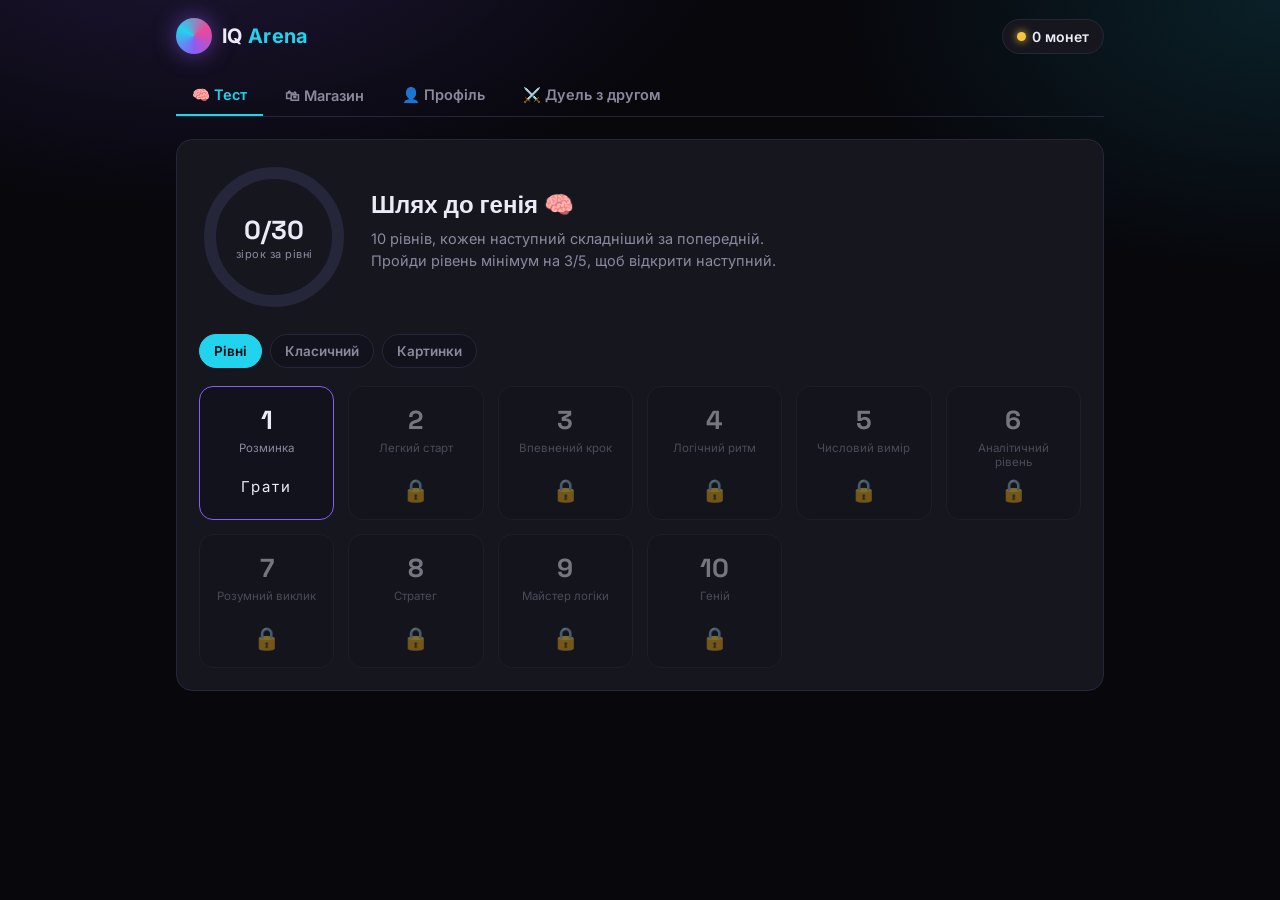
==== commit 51456323: "Add files via upload" ====
--- a/iq-arena.html
+++ b/iq-arena.html
@@ -84,15 +84,51 @@
 }
 .ghost-btn:hover{border-color:var(--cyan);color:var(--cyan);}
 
-/* ===== TEST TAB ===== */
+/* ===== TEST HUB ===== */
 .hero-row{display:flex;gap:22px;align-items:center;flex-wrap:wrap;margin-bottom:22px;}
 .gauge-wrap{position:relative;width:150px;height:150px;flex-shrink:0;}
 .gauge-num{position:absolute;inset:0;display:flex;flex-direction:column;align-items:center;justify-content:center;}
-.gauge-num b{font-family:'Space Grotesk';font-size:30px;}
-.gauge-num small{color:var(--text-dim);font-size:11px;letter-spacing:.5px;}
+.gauge-num b{font-family:'Space Grotesk';font-size:26px;}
+.gauge-num small{color:var(--text-dim);font-size:11px;letter-spacing:.5px;text-align:center;padding:0 10px;}
 .hero-text h2{margin:0 0 8px;font-size:24px;}
 .hero-text p{color:var(--text-dim);margin:0 0 14px;max-width:420px;line-height:1.5;font-size:14.5px;}
 
+/* sub-mode pills (reuses shop-cats/cat-chip styling) */
+.shop-cats{display:flex;gap:8px;margin-bottom:18px;flex-wrap:wrap;}
+.cat-chip{background:var(--bg-elev);border:1px solid var(--line);color:var(--text-dim);padding:8px 14px;border-radius:999px;font-size:13.5px;font-weight:600;}
+.cat-chip.active{color:#0a0a12;background:var(--cyan);border-color:var(--cyan);}
+
+/* ===== LEVEL MAP ===== */
+.level-grid{display:grid;grid-template-columns:repeat(auto-fill,minmax(130px,1fr));gap:14px;}
+.level-node{
+  position:relative;background:var(--bg-elev);border:1px solid var(--line);border-radius:14px;
+  padding:16px 12px;text-align:center;transition:.15s;
+}
+.level-node.unlocked{border-color:var(--violet);cursor:pointer;}
+.level-node.unlocked:hover{transform:translateY(-2px);box-shadow:0 6px 20px rgba(139,92,246,.25);}
+.level-node.locked{opacity:.45;}
+.level-num{font-family:'Space Grotesk';font-size:26px;font-weight:700;}
+.level-title{font-size:11.5px;color:var(--text-dim);margin:4px 0 8px;min-height:28px;}
+.level-stars{font-size:15px;letter-spacing:2px;}
+.level-lock{font-size:22px;margin-top:4px;}
+
+/* ===== CLASSIC / IMAGE MODE PICKER CARDS ===== */
+.image-test-menu{display:grid;grid-template-columns:1fr;gap:14px;}
+.image-test-card{background:var(--bg-elev);border:1px solid var(--line);border-radius:14px;padding:20px;transition:.15s;}
+.image-test-card:hover{border-color:var(--violet);}
+.image-test-card h3{margin:0 0 8px;font-size:17px;}
+.image-test-card p{color:var(--text-dim);font-size:13.5px;line-height:1.5;margin:0 0 15px;}
+.test-type-badge{display:inline-block;font-size:11px;color:var(--cyan);border:1px solid rgba(34,211,238,.35);padding:5px 9px;border-radius:999px;margin-bottom:9px;font-weight:700;letter-spacing:.4px;}
+
+.picture-box{background:#0b0b14;border:1px solid var(--line);border-radius:14px;padding:18px;margin:10px 0 18px;display:flex;justify-content:center;align-items:center;min-height:230px;overflow:hidden;}
+.picture-box svg{max-width:100%;height:auto;}
+.image-options{display:grid;grid-template-columns:1fr 1fr;gap:12px;}
+.image-opt{background:var(--bg-elev);border:1px solid var(--line);border-radius:12px;padding:12px;min-height:130px;display:flex;align-items:center;justify-content:center;transition:.12s;}
+.image-opt:hover{border-color:var(--violet);}
+.image-opt svg{max-width:100%;height:100px;}
+@media(max-width:520px){.image-options{grid-template-columns:1fr;}.image-opt{min-height:110px;}}
+
+/* progress bar in test */
 .q-progress{display:flex;gap:5px;margin-bottom:18px;}
 .q-progress i{flex:1;height:5px;border-radius:3px;background:var(--line);}
 .q-progress i.done{background:var(--cyan);}
@@ -111,32 +147,16 @@
 
 .result-box{text-align:center;padding:10px 0 4px;}
 .result-box .big{font-family:'Space Grotesk';font-size:52px;font-weight:700;background:linear-gradient(90deg,var(--violet),var(--cyan));-webkit-background-clip:text;background-clip:text;color:transparent;}
+.pass-tag{display:inline-block;padding:6px 16px;border-radius:999px;font-weight:700;font-size:13px;margin-bottom:8px;}
+.pass-tag.win{background:rgba(52,211,153,.15);color:var(--good);}
+.pass-tag.fail{background:rgba(241,70,104,.15);color:var(--danger);}
 .result-row{display:flex;justify-content:center;gap:26px;margin:18px 0 22px;flex-wrap:wrap;}
 .result-stat{text-align:center;}
 .result-stat b{display:block;font-size:20px;font-family:'Space Grotesk';}
 .result-stat small{color:var(--text-dim);font-size:12px;}
-
-
-/* ===== IMAGE IQ TEST ===== */
-.image-test-menu{display:grid;grid-template-columns:1fr 1fr;gap:14px;}
-@media(max-width:650px){.image-test-menu{grid-template-columns:1fr;}}
-.image-test-card{background:var(--bg-elev);border:1px solid var(--line);border-radius:14px;padding:20px;transition:.15s;}
-.image-test-card:hover{border-color:var(--violet);transform:translateY(-2px);}
-.image-test-card h3{margin:0 0 8px;font-size:17px;}
-.image-test-card p{color:var(--text-dim);font-size:13.5px;line-height:1.5;margin:0 0 15px;}
-.picture-box{background:#0b0b14;border:1px solid var(--line);border-radius:14px;padding:18px;margin:10px 0 18px;display:flex;justify-content:center;align-items:center;min-height:230px;overflow:hidden;}
-.picture-box svg{max-width:100%;height:auto;}
-.image-options{display:grid;grid-template-columns:1fr 1fr;gap:12px;}
-.image-opt{background:var(--bg-elev);border:1px solid var(--line);border-radius:12px;padding:12px;min-height:130px;display:flex;align-items:center;justify-content:center;transition:.12s;}
-.image-opt:hover{border-color:var(--violet);}
-.image-opt svg{max-width:100%;height:100px;}
-@media(max-width:520px){.image-options{grid-template-columns:1fr;}.image-opt{min-height:110px;}}
-.test-type-badge{display:inline-block;font-size:11px;color:var(--cyan);border:1px solid rgba(34,211,238,.35);padding:5px 9px;border-radius:999px;margin-bottom:9px;font-weight:700;letter-spacing:.4px;}
+.stars-big{font-size:34px;letter-spacing:6px;margin:6px 0 10px;}
 
 /* ===== SHOP ===== */
-.shop-cats{display:flex;gap:8px;margin-bottom:18px;flex-wrap:wrap;}
-.cat-chip{background:var(--bg-elev);border:1px solid var(--line);color:var(--text-dim);padding:8px 14px;border-radius:999px;font-size:13.5px;font-weight:600;}
-.cat-chip.active{color:#0a0a12;background:var(--cyan);border-color:var(--cyan);}
 .shop-grid{display:grid;grid-template-columns:repeat(auto-fill,minmax(140px,1fr));gap:14px;}
 .item-card{background:var(--bg-elev);border:1px solid var(--line);border-radius:14px;padding:14px;text-align:center;}
 .item-preview{width:64px;height:64px;border-radius:50%;margin:0 auto 10px;display:flex;align-items:center;justify-content:center;font-size:28px;border:1px solid var(--line);}
@@ -158,7 +178,7 @@
   background:var(--bg-elev);border:1px solid var(--line);color:var(--text);
   padding:10px 14px;border-radius:10px;font-size:16px;font-weight:600;width:220px;max-width:60vw;
 }
-.stat-grid{display:grid;grid-template-columns:repeat(3,1fr);gap:12px;margin-top:18px;}
+.stat-grid{display:grid;grid-template-columns:repeat(auto-fit,minmax(100px,1fr));gap:12px;margin-top:18px;}
 .stat-card{background:var(--bg-elev);border:1px solid var(--line);border-radius:12px;padding:14px;text-align:center;}
 .stat-card b{display:block;font-family:'Space Grotesk';font-size:20px;}
 .stat-card small{color:var(--text-dim);font-size:12px;}
@@ -199,7 +219,82 @@
 }
 function shuffleRandom(arr){ return seededShuffle(arr, Math.floor(Math.random()*1e9)); }
 
-/* ---------- question bank ---------- */
+/* ---------- LEVELS: 10 levels x 5 questions, increasing difficulty ---------- */
+const LEVELS = [
+  { title:"Розминка", q:[
+    {q:"Яке слово зайве?", o:["Кіт","Собака","Стіл","Кінь"], a:2},
+    {q:"Продовжте: 1, 2, 3, 4, ?", o:["5","6","7","4"], a:0},
+    {q:"Скільки днів у тижні?", o:["5","6","7","8"], a:2},
+    {q:"Яка пора року йде після зими?", o:["Осінь","Весна","Літо","Зима"], a:1},
+    {q:"Скільки буде 2 + 2 × 2?", o:["8","6","4","10"], a:1},
+  ]},
+  { title:"Легкий старт", q:[
+    {q:"Продовжте: 5, 10, 15, 20, ?", o:["22","24","25","30"], a:2},
+    {q:"Яке слово зайве?", o:["Яблуко","Банан","Морква","Груша"], a:2},
+    {q:"Рука : Пальці = Дерево : ?", o:["Листя","Земля","Небо","Вода"], a:0},
+    {q:"Продовжте: A, B, C, D, ?", o:["E","F","D","G"], a:0},
+    {q:"Скільки місяців у році?", o:["10","11","12","13"], a:2},
+  ]},
+  { title:"Впевнений крок", q:[
+    {q:"Продовжте: 2, 4, 8, 16, ?", o:["24","32","20","64"], a:1},
+    {q:"Книга : Читати = Їжа : ?", o:["Готувати","Їсти","Купувати","Мити"], a:1},
+    {q:"Яке слово зайве?", o:["Собака","Кіт","Стілець","Кінь"], a:2},
+    {q:"Продовжте: 3, 6, 9, 12, ?", o:["14","16","15","18"], a:2},
+    {q:"Годинник : Час = Термометр : ?", o:["Погода","Температура","Скло","Ртуть"], a:1},
+  ]},
+  { title:"Логічний ритм", q:[
+    {q:"Продовжте: 1, 4, 9, 16, 25, ?", o:["30","36","32","49"], a:1},
+    {q:"Птах : Гніздо = Людина : ?", o:["Робота","Дім","Місто","Сім'я"], a:1},
+    {q:"Продовжте буквений ряд: A, C, E, G, ?", o:["H","I","F","J"], a:1},
+    {q:"Яке слово зайве?", o:["Трикутник","Квадрат","Коло","Дерево"], a:3},
+    {q:"Якщо всі коти — тварини, і Мурчик — кіт, то Мурчик — це:", o:["Птах","Рослина","Тварина","Річ"], a:2},
+  ]},
+  { title:"Числовий вимір", q:[
+    {q:"Продовжте: 1, 1, 2, 3, 5, 8, ?", o:["11","12","13","10"], a:2},
+    {q:"Продовжте буквений ряд: B, D, F, H, ?", o:["I","K","J","G"], a:2},
+    {q:"У Марії 3 брати, і в кожного брата є одна сестра. Скільки сестер у братів?", o:["1","2","3","4"], a:0},
+    {q:"Продовжте: 7, 14, 21, 28, ?", o:["30","35","32","42"], a:1},
+    {q:"Що важче: кілограм пір'я чи кілограм заліза?", o:["Пір'я","Залізо","Однаково","Не можна визначити"], a:2},
+  ]},
+  { title:"Аналітичний рівень", q:[
+    {q:"Продовжте: 2, 6, 18, 54, ?", o:["108","162","216","144"], a:1},
+    {q:"Продовжте: 100, 90, 81, 73, ?", o:["66","65","64","67"], a:0},
+    {q:"Художник : Пензель = Письменник : ?", o:["Папір","Ручка","Книга","Стіл"], a:1},
+    {q:"Яке число зайве: 3, 5, 7, 9, 10?", o:["3","9","10","7"], a:2},
+    {q:"Сьогодні вівторок. Яким днем буде через 10 днів?", o:["Четвер","П'ятниця","Субота","Середа"], a:1},
+  ]},
+  { title:"Розумний виклик", q:[
+    {q:"Продовжте: 4, 9, 16, 25, 36, ?", o:["42","49","45","48"], a:1},
+    {q:"5 машин фарбують 5 парканів за 5 днів. За скільки днів 100 машин пофарбують 100 парканів?", o:["100","20","5","1"], a:2},
+    {q:"Лікар : Лікарня = Вчитель : ?", o:["Клас","Школа","Дошка","Учень"], a:1},
+    {q:"Яке слово не належить до групи: Флейта, Труба, Саксофон, Барабан?", o:["Флейта","Труба","Саксофон","Барабан"], a:3},
+    {q:"Продовжте: 12, 24, 36, 48, ?", o:["54","58","60","50"], a:2},
+  ]},
+  { title:"Стратег", q:[
+    {q:"Продовжте: 1, 2, 6, 24, 120, ?", o:["720","600","840","360"], a:0},
+    {q:"Три сестри мають по одному спільному брату. Скільки всього дітей у родині?", o:["3","4","6","7"], a:1},
+    {q:"Насіння : Дерево = Яйце : ?", o:["Гніздо","Птах","Шкаралупа","Курка"], a:1},
+    {q:"Продовжте: 2, 3, 5, 7, 11, ?", o:["12","13","14","15"], a:1},
+    {q:"Потяг їде зі швидкістю 60 км/год. За скільки часу він проїде 150 км?", o:["2 год","2,5 год","3 год","1,5 год"], a:1},
+  ]},
+  { title:"Майстер логіки", q:[
+    {q:"Продовжте: 3, 7, 15, 31, 63, ?", o:["120","125","127","130"], a:2},
+    {q:"У кімнаті 4 кути, у кожному сидить кіт. Навпроти кожного кота — 3 коти. Скільки всього котів у кімнаті?", o:["4","12","16","8"], a:0},
+    {q:"Океан : Крапля = Пустеля : ?", o:["Піщинка","Оазис","Верблюд","Спека"], a:0},
+    {q:"Продовжте буквений ряд: Z, X, V, T, ?", o:["S","R","Q","U"], a:1},
+    {q:"Один годинник зупинений, інший поспішає на хвилину щодня. Який з них точніший протягом року?", o:["Той, що поспішає","Зупинений","Обидва однаково","Жоден"], a:1},
+  ]},
+  { title:"Геній", q:[
+    {q:"Продовжте: 1, 3, 6, 10, 15, ?", o:["18","20","21","22"], a:2},
+    {q:"Скільки разів на добу годинникові стрілки накладаються одна на одну?", o:["12","22","24","20"], a:1},
+    {q:"Симфонія : Композитор = Роман : ?", o:["Читач","Письменник","Сторінка","Бібліотека"], a:1},
+    {q:"Продовжте: 5, 11, 23, 47, ?", o:["93","94","95","96"], a:2},
+    {q:"Що можна зловити, але не можна кинути?", o:["М'яч","Застуду","Рибу","Метелика"], a:1},
+  ]},
+];
+const ALL_QUESTIONS = LEVELS.flatMap(l=>l.q);
+
+/* ---------- CLASSIC test bank ---------- */
 const BANK = [
   {q:"Продовжте послідовність: 2, 4, 8, 16, ?", o:["24","32","20","64"], a:1},
   {q:"Продовжте послідовність: 1, 4, 9, 16, 25, ?", o:["30","36","32","49"], a:1},
@@ -223,6 +318,7 @@
   {q:"Продовжте послідовність: 7, 14, 21, 28, ?", o:["30","35","32","42"], a:1}
 ];
 
+/* ---------- IMAGE IQ test bank ---------- */
 const IMAGE_BANK = [
   {
     q:"Яка фігура має бути наступною?",
@@ -286,7 +382,6 @@
   }
 ];
 
-
 /* ---------- shop items ---------- */
 const BODIES = [
   {id:"b1",name:"Смарагд",cost:0,bg:"#10b981"},
@@ -322,19 +417,23 @@
 /* ---------- state ---------- */
 let profile = null;
 let tab = "test";
+let testMode = "levels"; // "levels" | "classic" | "image"
 let shopCat = "body";
-let testState = null; // {questions, idx, score, answered, coinsEarned}
+let testState = null; // {questions, idx, score, answered, coinsEarned, done, mode, levelNum}
 let duelState = { screen:"menu", code:null, room:null, pollTimer:null };
 
 const defaultProfile = ()=>({
   id: uid(), name:"Гравець", coins:0, bestScore:0, gamesPlayed:0,
-  owned:["b1","h0","f0","a0"], equipped:{body:"b1",hat:"h0",face:"f0",aura:"a0"}
+  owned:["b1","h0","f0","a0"], equipped:{body:"b1",hat:"h0",face:"f0",aura:"a0"},
+  unlockedLevel:1, levelStars:{}
 });
 
 async function loadProfile(){
   let p = await sget("profile", false);
   if(!p){ p = defaultProfile(); await sset("profile", p, false); }
   else if(typeof p === "string"){ try{ p = JSON.parse(p); }catch(e){ p = defaultProfile(); } }
+  if(!p.unlockedLevel) p.unlockedLevel = 1;
+  if(!p.levelStars) p.levelStars = {};
   profile = p;
 }
 async function saveProfile(){ await sset("profile", profile, false); }
@@ -376,40 +475,97 @@
 function tabBtn(id,label){ return `<button class="tab-btn ${tab===id?"active":""}" data-tab="${id}">${label}</button>`; }
 
 /* ---------- TEST TAB ---------- */
-function startTest(seed, mode="normal"){
-  const source = mode==="image" ? IMAGE_BANK : BANK;
-  const pool = seed!=null ? seededShuffle(source, seed) : shuffleRandom(source);
-  testState = { questions: pool.slice(0, mode==="image" ? 6 : 10), idx:0, score:0, answered:false, coinsEarned:0, done:false, mode };
-}
+function startLevelTest(levelNum){
+  const level = LEVELS[levelNum-1];
+  testState = { questions: level.q.slice(), idx:0, score:0, answered:false, coinsEarned:0, done:false, mode:"level", levelNum };
+}
+function startClassicTest(seed){
+  const pool = seed!=null ? seededShuffle(BANK, seed) : shuffleRandom(BANK);
+  testState = { questions: pool.slice(0,10), idx:0, score:0, answered:false, coinsEarned:0, done:false, mode:"classic" };
+}
+function startImageTest(seed){
+  const pool = seed!=null ? seededShuffle(IMAGE_BANK, seed) : shuffleRandom(IMAGE_BANK);
+  testState = { questions: pool.slice(0,6), idx:0, score:0, answered:false, coinsEarned:0, done:false, mode:"image" };
+}
+function startDuelTest(seed){
+  const pool = seededShuffle(ALL_QUESTIONS, seed);
+  testState = { questions: pool.slice(0,10), idx:0, score:0, answered:false, coinsEarned:0, done:false, mode:"duel" };
+}
+
+function totalStars(){ return Object.values(profile.levelStars).reduce((s,v)=>s+v,0); }
 
 function renderTest(){
   if(!testState){
-    return `
-      <div class="card">
-        <div class="hero-row">
-          ${gauge(profile.bestScore, "Кращий результат")}
-          <div class="hero-text">
-            <h2>Перевір свій мозок 🧠</h2>
-            <p>Обирай звичайний логічний тест або новий тест по картинках. Результати, монети та профіль залишаються спільними.</p>
-          </div>
-        </div>
+    const stars = totalStars();
+    const pct = Math.round(stars/30*100);
+    const modePills = `
+      <div class="shop-cats">
+        <button class="cat-chip ${testMode==="levels"?"active":""}" data-testmode="levels">Рівні</button>
+        <button class="cat-chip ${testMode==="classic"?"active":""}" data-testmode="classic">Класичний</button>
+        <button class="cat-chip ${testMode==="image"?"active":""}" data-testmode="image">Картинки</button>
+      </div>`;
+    let heroTitle, heroText, body;
+    if(testMode==="levels"){
+      heroTitle = "Шлях до генія 🧠";
+      heroText = "10 рівнів, кожен наступний складніший за попередній. Пройди рівень мінімум на 3/5, щоб відкрити наступний.";
+      body = `<div class="level-grid">${LEVELS.map((lvl,i)=>levelNode(lvl,i+1)).join("")}</div>`;
+    } else if(testMode==="classic"){
+      heroTitle = "Класичний IQ-тест 🧠";
+      heroText = "10 випадкових числових, словесних та логічних завдань.";
+      body = `
         <div class="image-test-menu">
           <div class="image-test-card">
             <div class="test-type-badge">КЛАСИЧНИЙ</div>
             <h3>Логічний тест</h3>
-            <p>10 випадкових числових, словесних та логічних завдань.</p>
-            <button class="grad-btn" data-action="start-solo">Почати тест</button>
+            <p>10 випадкових числових, словесних та логічних завдань. Кращий результат: ${profile.bestScore}/10.</p>
+            <button class="grad-btn" data-action="start-classic">Почати тест</button>
           </div>
+        </div>`;
+    } else {
+      heroTitle = "IQ по картинках 🧩";
+      heroText = "6 завдань із фігурами, закономірностями та візуальною логікою.";
+      body = `
+        <div class="image-test-menu">
           <div class="image-test-card">
-            <div class="test-type-badge">НОВИЙ РЕЖИМ</div>
-            <h3>IQ по картинках 🧩</h3>
+            <div class="test-type-badge">РЕЖИМ КАРТИНОК</div>
+            <h3>IQ по картинках</h3>
             <p>6 завдань із фігурами, закономірностями та візуальною логікою.</p>
             <button class="grad-btn" data-action="start-image">Почати тест</button>
           </div>
+        </div>`;
+    }
+    return `
+      <div class="card">
+        <div class="hero-row">
+          ${gauge(pct, stars+"/30", "зірок за рівні")}
+          <div class="hero-text">
+            <h2>${heroTitle}</h2>
+            <p>${heroText}</p>
+          </div>
         </div>
+        ${modePills}
+        ${body}
       </div>`;
   }
+
   if(testState.done){
+    if(testState.mode==="level"){
+      const passed = testState.score>=3;
+      const stars = testState.score>=5?3:testState.score>=4?2:testState.score>=3?1:0;
+      return `
+        <div class="card result-box">
+          <div class="pass-tag ${passed?"win":"fail"}">${passed?"Рівень пройдено!":"Спробуй ще раз"}</div>
+          <div class="big">${testState.score}/5</div>
+          <div class="stars-big">${"★".repeat(stars)}${"☆".repeat(3-stars)}</div>
+          <div class="result-row">
+            <div class="result-stat"><b>+${testState.coinsEarned}</b><small>монет</small></div>
+            <div class="result-stat"><b>${testState.levelNum}</b><small>рівень</small></div>
+          </div>
+          <button class="grad-btn" data-action="retry-level" data-lvl="${testState.levelNum}">Пройти ще раз</button>
+          <button class="ghost-btn" data-action="to-map" style="margin-left:10px;">Карта рівнів</button>
+        </div>`;
+    }
+    // classic / image results
     const iq = 70 + testState.score * (testState.mode==="image" ? 10 : 8);
     return `
       <div class="card result-box">
@@ -420,20 +576,28 @@
           <div class="result-stat"><b>+${testState.coinsEarned}</b><small>монет</small></div>
           <div class="result-stat"><b>${profile.gamesPlayed}</b><small>тестів пройдено</small></div>
         </div>
-        <button class="grad-btn" data-action="${testState.mode==="image" ? "start-image" : "start-solo"}">Пройти ще раз</button>
+        <button class="grad-btn" data-action="${testState.mode==="image" ? "start-image" : "start-classic"}">Пройти ще раз</button>
         <button class="ghost-btn" data-action="back-tests" style="margin-left:10px;">До тестів</button>
       </div>`;
   }
+
   const q = testState.questions[testState.idx];
+  const total = testState.questions.length;
   const prog = testState.questions.map((_,i)=>{
     const cls = i<testState.idx ? "done" : i===testState.idx ? "now" : "";
     return `<i class="${cls}"></i>`;
   }).join("");
+  const heading = testState.mode==="level" ? `Рівень ${testState.levelNum}: ${LEVELS[testState.levelNum-1].title}`
+    : testState.mode==="duel" ? "Дуельний тест"
+    : testState.mode==="image" ? "IQ по картинках"
+    : "Класичний тест";
+
   if(testState.mode==="image"){
     return `
       <div class="card">
+        <div class="muted" style="font-size:12.5px;margin-bottom:10px;letter-spacing:.3px;">${heading}</div>
         <div class="q-progress">${prog}</div>
-        <div class="muted" style="font-size:13px;margin-bottom:6px;">IQ ПО КАРТИНКАХ · Питання ${testState.idx+1} з ${testState.questions.length}</div>
+        <div class="muted" style="font-size:13px;margin-bottom:6px;">Питання ${testState.idx+1} з ${total}</div>
         <div class="q-text">${q.q}</div>
         <div class="picture-box">${q.picture}</div>
         <div class="image-options">
@@ -443,8 +607,9 @@
   }
   return `
     <div class="card">
+      <div class="muted" style="font-size:12.5px;margin-bottom:10px;letter-spacing:.3px;">${heading}</div>
       <div class="q-progress">${prog}</div>
-      <div class="muted" style="font-size:13px;margin-bottom:6px;">Питання ${testState.idx+1} з ${testState.questions.length}</div>
+      <div class="muted" style="font-size:13px;margin-bottom:6px;">Питання ${testState.idx+1} з ${total}</div>
       <div class="q-text">${q.q}</div>
       <div class="opts">
         ${q.o.map((opt,i)=>`<button class="opt-btn" data-action="answer" data-i="${i}">${opt}</button>`).join("")}
@@ -452,9 +617,20 @@
     </div>`;
 }
 
-function gauge(score, label){
-  const pct = Math.min(100, score*10);
-  const deg = pct*3.6;
+function levelNode(lvl, num){
+  const unlocked = num <= profile.unlockedLevel;
+  const stars = profile.levelStars[num] || 0;
+  if(!unlocked){
+    return `<div class="level-node locked"><div class="level-num">${num}</div><div class="level-title">${lvl.title}</div><div class="level-lock">🔒</div></div>`;
+  }
+  return `<div class="level-node unlocked" data-action="start-level" data-lvl="${num}">
+    <div class="level-num">${num}</div>
+    <div class="level-title">${lvl.title}</div>
+    <div class="level-stars">${stars>0 ? "★".repeat(stars)+"☆".repeat(3-stars) : "Грати"}</div>
+  </div>`;
+}
+
+function gauge(pct, big, label){
   return `
     <div class="gauge-wrap">
       <svg width="150" height="150" viewBox="0 0 150 150">
@@ -465,7 +641,7 @@
           <stop offset="0%" stop-color="#8b5cf6"/><stop offset="100%" stop-color="#22d3ee"/>
         </linearGradient></defs>
       </svg>
-      <div class="gauge-num"><b>${score}/10</b><small>${label}</small></div>
+      <div class="gauge-num"><b>${big}</b><small>${label}</small></div>
     </div>`;
 }
 
@@ -484,12 +660,30 @@
   testState.idx++;
   testState.answered = false;
   if(testState.idx >= testState.questions.length){
-    const coins = testState.score*15 + (testState.score===10 ? 50 : 0);
-    testState.coinsEarned = coins;
     testState.done = true;
-    profile.coins += coins;
-    profile.gamesPlayed += 1;
-    if(testState.score > profile.bestScore) profile.bestScore = testState.score;
+    if(testState.mode==="duel"){
+      finishDuelTest();
+      return;
+    }
+    if(testState.mode==="level"){
+      const passed = testState.score>=3;
+      const stars = testState.score>=5?3:testState.score>=4?2:testState.score>=3?1:0;
+      const coins = testState.score*10 + testState.levelNum*3;
+      testState.coinsEarned = coins;
+      profile.coins += coins;
+      profile.gamesPlayed += 1;
+      const prevStars = profile.levelStars[testState.levelNum] || 0;
+      if(stars > prevStars) profile.levelStars[testState.levelNum] = stars;
+      if(passed && testState.levelNum === profile.unlockedLevel && profile.unlockedLevel < LEVELS.length){
+        profile.unlockedLevel += 1;
+      }
+    } else {
+      const coins = testState.score*15 + (testState.score===testState.questions.length ? 50 : 0);
+      testState.coinsEarned = coins;
+      profile.coins += coins;
+      profile.gamesPlayed += 1;
+      if(testState.score > profile.bestScore) profile.bestScore = testState.score;
+    }
     await saveProfile();
   }
   render();
@@ -553,7 +747,9 @@
       </div>
       <div class="stat-grid">
         <div class="stat-card"><b>${profile.coins}</b><small>монет</small></div>
-        <div class="stat-card"><b>${profile.bestScore}/10</b><small>кращий результат</small></div>
+        <div class="stat-card"><b>${profile.unlockedLevel}/10</b><small>відкритий рівень</small></div>
+        <div class="stat-card"><b>${totalStars()}/30</b><small>зірок зібрано</small></div>
+        <div class="stat-card"><b>${profile.bestScore}/10</b><small>кращий класичний результат</small></div>
         <div class="stat-card"><b>${profile.gamesPlayed}</b><small>тестів пройдено</small></div>
       </div>
     </div>`;
@@ -684,7 +880,7 @@
 async function duelStart(){
   stopPoll();
   duelState.screen = "playing";
-  startTest(duelState.room.seed);
+  startDuelTest(duelState.room.seed);
   render();
 }
 async function duelLeave(){
@@ -708,11 +904,16 @@
 
 /* ---------- events ---------- */
 document.addEventListener("click", async (e)=>{
-  const t = e.target;
+  const t = e.target.closest("[data-action], [data-tab], [data-shopcat], [data-testmode]");
+  if(!t) return;
   if(t.dataset.tab){ tab = t.dataset.tab; render(); return; }
-  if(t.dataset.action==="start-solo"){ startTest(undefined,"normal"); render(); return; }
-  if(t.dataset.action==="start-image"){ startTest(undefined,"image"); render(); return; }
-  if(t.dataset.action==="back-tests"){ testState=null; render(); return; }
+  if(t.dataset.testmode){ testMode = t.dataset.testmode; render(); return; }
+  if(t.dataset.action==="start-level"){ startLevelTest(parseInt(t.dataset.lvl)); render(); return; }
+  if(t.dataset.action==="retry-level"){ startLevelTest(parseInt(t.dataset.lvl)); render(); return; }
+  if(t.dataset.action==="start-classic"){ startClassicTest(); render(); return; }
+  if(t.dataset.action==="start-image"){ startImageTest(); render(); return; }
+  if(t.dataset.action==="to-map"){ testState = null; render(); return; }
+  if(t.dataset.action==="back-tests"){ testState = null; render(); return; }
   if(t.dataset.action==="answer"){ handleAnswer(parseInt(t.dataset.i)); return; }
   if(t.dataset.shopcat){ shopCat = t.dataset.shopcat; render(); return; }
   if(t.dataset.action==="buy"){ buyItem(t.dataset.cat, t.dataset.id); return; }
@@ -729,38 +930,6 @@
   }
 });
 
-/* intercept duel test completion */
-const origHandleAnswer = handleAnswer;
-handleAnswer = async function(i){
-  if(testState.answered) return;
-  testState.answered = true;
-  const q = testState.questions[testState.idx];
-  const correct = i===q.a;
-  if(correct) testState.score++;
-  document.querySelectorAll(".opt-btn").forEach((btn,idx)=>{
-    btn.disabled = true;
-    if(idx===q.a) btn.classList.add("correct");
-    else if(idx===i) btn.classList.add("wrong");
-  });
-  await new Promise(r=>setTimeout(r,650));
-  testState.idx++;
-  testState.answered = false;
-  if(testState.idx >= testState.questions.length){
-    testState.done = true;
-    if(duelState.screen==="playing"){
-      finishDuelTest();
-      return;
-    }
-    const coins = testState.score*15 + (testState.score===10 ? 50 : 0);
-    testState.coinsEarned = coins;
-    profile.coins += coins;
-    profile.gamesPlayed += 1;
-    if(testState.score > profile.bestScore) profile.bestScore = testState.score;
-    await saveProfile();
-  }
-  render();
-};
-
 /* ---------- init ---------- */
 (async function init(){
   await loadProfile();
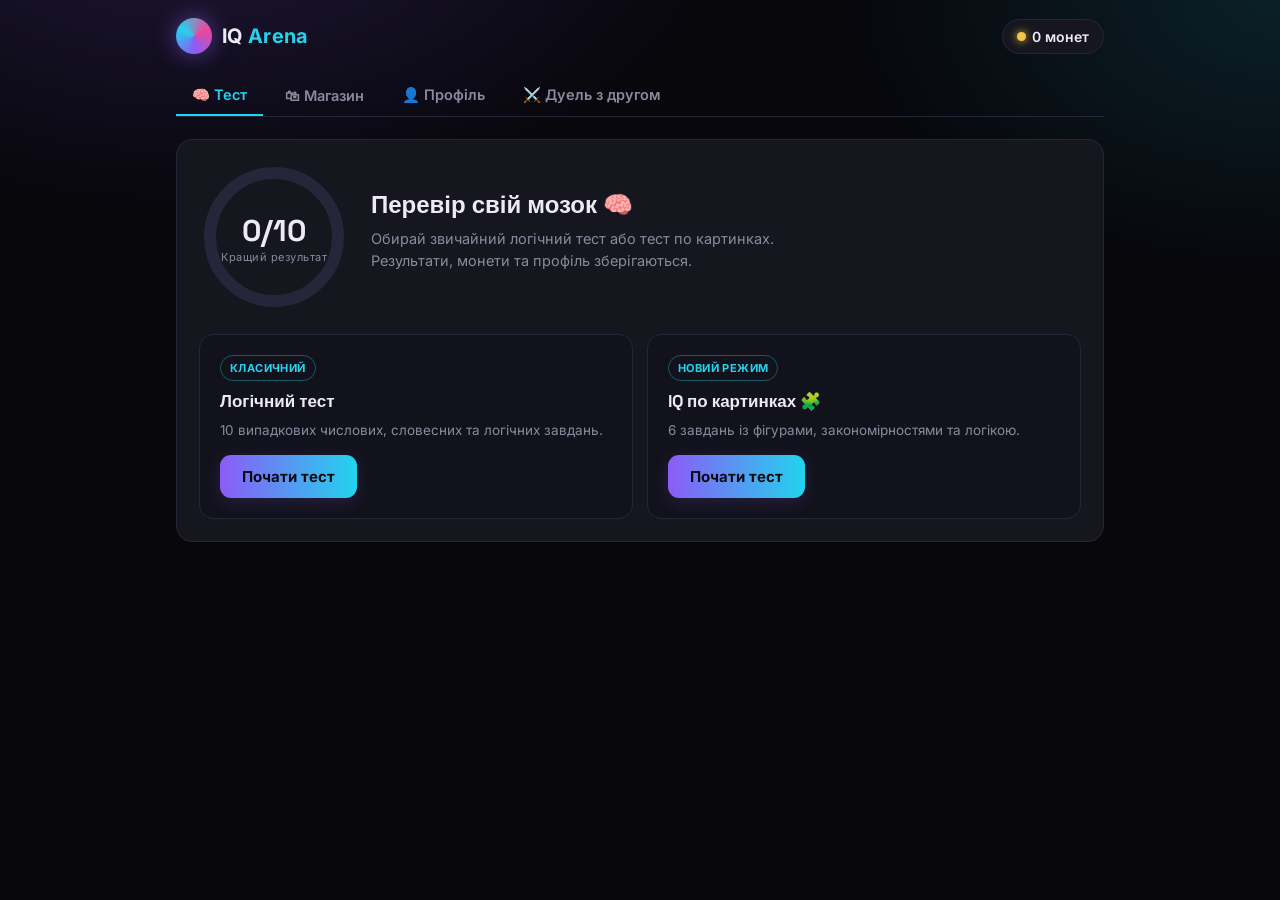
==== commit 24cca7ed: "Add files via upload" ====
--- a/iq-arena.html
+++ b/iq-arena.html
@@ -4,6 +4,7 @@
 <meta charset="UTF-8">
 <meta name="viewport" content="width=device-width, initial-scale=1.0">
 <title>IQ Arena</title>
+
 <style>
 @import url('https://fonts.googleapis.com/css2?family=Space+Grotesk:wght@500;600;700&family=Inter:wght@400;500;600;700&display=swap');
 
@@ -21,920 +22,2840 @@
   --danger:#f14668;
   --good:#34d399;
 }
-*{box-sizing:border-box;}
-html,body{margin:0;padding:0;}
+
+*{box-sizing:border-box}
+
+html,body{
+  margin:0;
+  padding:0;
+}
+
 body{
   background:
-    radial-gradient(ellipse 900px 500px at 15% -10%, rgba(139,92,246,.18), transparent 60%),
-    radial-gradient(ellipse 800px 500px at 100% 0%, rgba(34,211,238,.12), transparent 55%),
+    radial-gradient(ellipse 900px 500px at 15% -10%,rgba(139,92,246,.18),transparent 60%),
+    radial-gradient(ellipse 800px 500px at 100% 0%,rgba(34,211,238,.12),transparent 55%),
     var(--bg);
   color:var(--text);
   font-family:'Inter',sans-serif;
   min-height:100vh;
 }
-h1,h2,h3,.disp{font-family:'Space Grotesk',sans-serif;}
-button{font-family:'Inter',sans-serif;cursor:pointer;}
-::selection{background:var(--violet);color:#fff;}
-:focus-visible{outline:2px solid var(--cyan);outline-offset:2px;}
-@media (prefers-reduced-motion: reduce){*{animation-duration:.001ms !important;transition-duration:.001ms !important;}}
-
-.wrap{max-width:960px;margin:0 auto;padding:18px 16px 60px;}
-
-/* topbar */
-.topbar{display:flex;align-items:center;justify-content:space-between;gap:12px;margin-bottom:22px;}
-.brand{display:flex;align-items:center;gap:10px;}
+
+h1,h2,h3,.disp{
+  font-family:'Space Grotesk',sans-serif;
+}
+
+button{
+  font-family:'Inter',sans-serif;
+  cursor:pointer;
+}
+
+::selection{
+  background:var(--violet);
+  color:#fff;
+}
+
+:focus-visible{
+  outline:2px solid var(--cyan);
+  outline-offset:2px;
+}
+
+@media(prefers-reduced-motion:reduce){
+  *{
+    animation-duration:.001ms!important;
+    transition-duration:.001ms!important;
+  }
+}
+
+.wrap{
+  max-width:960px;
+  margin:0 auto;
+  padding:18px 16px 60px;
+}
+
+/* =========================
+   GLOBAL BUTTON HOVER
+========================= */
+
+button{
+  position:relative;
+  overflow:hidden;
+  transition:
+    transform .18s ease,
+    box-shadow .18s ease,
+    border-color .18s ease,
+    background .18s ease,
+    color .18s ease,
+    filter .18s ease;
+}
+
+button:not(:disabled):hover{
+  transform:translateY(-2px);
+}
+
+button:not(:disabled):active{
+  transform:translateY(0) scale(.97);
+}
+
+button:not(:disabled)::after{
+  content:"";
+  position:absolute;
+  top:0;
+  left:-120%;
+  width:60%;
+  height:100%;
+  background:linear-gradient(
+    90deg,
+    transparent,
+    rgba(255,255,255,.18),
+    transparent
+  );
+  transform:skewX(-20deg);
+  transition:left .5s ease;
+  pointer-events:none;
+}
+
+button:not(:disabled):hover::after{
+  left:140%;
+}
+
+/* =========================
+   TOPBAR
+========================= */
+
+.topbar{
+  display:flex;
+  align-items:center;
+  justify-content:space-between;
+  gap:12px;
+  margin-bottom:22px;
+}
+
+.brand{
+  display:flex;
+  align-items:center;
+  gap:10px;
+}
+
 .brand-orb{
-  width:36px;height:36px;border-radius:50%;
-  background:conic-gradient(from 180deg, var(--violet), var(--cyan), var(--pink), var(--violet));
+  width:36px;
+  height:36px;
+  border-radius:50%;
+  background:conic-gradient(
+    from 180deg,
+    var(--violet),
+    var(--cyan),
+    var(--pink),
+    var(--violet)
+  );
   box-shadow:0 0 22px rgba(139,92,246,.55);
   animation:spin 6s linear infinite;
 }
-@keyframes spin{to{transform:rotate(360deg);}}
-.brand-name{font-size:20px;font-weight:700;letter-spacing:.3px;}
-.brand-name span{color:var(--cyan);}
+
+@keyframes spin{
+  to{transform:rotate(360deg)}
+}
+
+.brand-name{
+  font-size:20px;
+  font-weight:700;
+  letter-spacing:.3px;
+}
+
+.brand-name span{
+  color:var(--cyan);
+}
+
 .coin-pill{
-  display:flex;align-items:center;gap:6px;
-  background:var(--bg-card);border:1px solid var(--line);
-  padding:8px 14px;border-radius:999px;font-weight:600;font-size:14px;
-}
-.coin-pill .dot{width:9px;height:9px;border-radius:50%;background:var(--gold);box-shadow:0 0 8px var(--gold);}
-
-/* tabs */
-.tabs{display:flex;gap:6px;margin-bottom:22px;border-bottom:1px solid var(--line);overflow-x:auto;}
+  display:flex;
+  align-items:center;
+  gap:6px;
+  background:var(--bg-card);
+  border:1px solid var(--line);
+  padding:8px 14px;
+  border-radius:999px;
+  font-weight:600;
+  font-size:14px;
+  transition:.2s;
+}
+
+.coin-pill:hover{
+  border-color:var(--gold);
+  box-shadow:0 0 18px rgba(245,197,66,.18);
+  transform:translateY(-1px);
+}
+
+.coin-pill .dot{
+  width:9px;
+  height:9px;
+  border-radius:50%;
+  background:var(--gold);
+  box-shadow:0 0 8px var(--gold);
+}
+
+/* =========================
+   TABS
+========================= */
+
+.tabs{
+  display:flex;
+  gap:6px;
+  margin-bottom:22px;
+  border-bottom:1px solid var(--line);
+  overflow-x:auto;
+}
+
 .tab-btn{
-  background:none;border:none;color:var(--text-dim);padding:10px 16px;font-size:14.5px;
-  font-weight:600;border-bottom:2px solid transparent;white-space:nowrap;transition:.15s;
-}
-.tab-btn:hover{color:var(--text);}
-.tab-btn.active{color:var(--cyan);border-bottom-color:var(--cyan);}
+  background:none;
+  border:none;
+  color:var(--text-dim);
+  padding:10px 16px;
+  font-size:14.5px;
+  font-weight:600;
+  border-bottom:2px solid transparent;
+  white-space:nowrap;
+}
+
+.tab-btn:hover{
+  color:var(--cyan);
+  background:rgba(34,211,238,.05);
+  box-shadow:0 5px 20px rgba(34,211,238,.08);
+}
+
+.tab-btn.active{
+  color:var(--cyan);
+  border-bottom-color:var(--cyan);
+}
+
+/* =========================
+   CARDS
+========================= */
 
 .card{
-  background:var(--bg-card);border:1px solid var(--line);border-radius:16px;padding:22px;
-}
-.muted{color:var(--text-dim);}
+  background:var(--bg-card);
+  border:1px solid var(--line);
+  border-radius:16px;
+  padding:22px;
+  transition:.25s ease;
+}
+
+.card:hover{
+  border-color:#33334d;
+  box-shadow:0 12px 40px rgba(0,0,0,.18);
+}
+
+.muted{
+  color:var(--text-dim);
+}
+
+/* =========================
+   MAIN BUTTONS
+========================= */
+
 .grad-btn{
-  background:linear-gradient(90deg,var(--violet),var(--cyan));border:none;color:#0a0a12;
-  font-weight:700;padding:12px 22px;border-radius:11px;font-size:15px;transition:.15s;
-}
-.grad-btn:hover{filter:brightness(1.1);transform:translateY(-1px);}
-.grad-btn:disabled{opacity:.4;cursor:not-allowed;transform:none;}
+  background:linear-gradient(90deg,var(--violet),var(--cyan));
+  border:none;
+  color:#0a0a12;
+  font-weight:700;
+  padding:12px 22px;
+  border-radius:11px;
+  font-size:15px;
+  box-shadow:0 4px 16px rgba(139,92,246,.18);
+}
+
+.grad-btn:hover{
+  filter:brightness(1.12);
+  box-shadow:
+    0 7px 25px rgba(139,92,246,.38),
+    0 0 18px rgba(34,211,238,.18);
+}
+
+.grad-btn:disabled{
+  opacity:.4;
+  cursor:not-allowed;
+  transform:none!important;
+}
+
 .ghost-btn{
-  background:transparent;border:1px solid var(--line);color:var(--text);
-  padding:11px 20px;border-radius:11px;font-size:14.5px;font-weight:600;transition:.15s;
-}
-.ghost-btn:hover{border-color:var(--cyan);color:var(--cyan);}
-
-/* ===== TEST HUB ===== */
-.hero-row{display:flex;gap:22px;align-items:center;flex-wrap:wrap;margin-bottom:22px;}
-.gauge-wrap{position:relative;width:150px;height:150px;flex-shrink:0;}
-.gauge-num{position:absolute;inset:0;display:flex;flex-direction:column;align-items:center;justify-content:center;}
-.gauge-num b{font-family:'Space Grotesk';font-size:26px;}
-.gauge-num small{color:var(--text-dim);font-size:11px;letter-spacing:.5px;text-align:center;padding:0 10px;}
-.hero-text h2{margin:0 0 8px;font-size:24px;}
-.hero-text p{color:var(--text-dim);margin:0 0 14px;max-width:420px;line-height:1.5;font-size:14.5px;}
-
-/* sub-mode pills (reuses shop-cats/cat-chip styling) */
-.shop-cats{display:flex;gap:8px;margin-bottom:18px;flex-wrap:wrap;}
-.cat-chip{background:var(--bg-elev);border:1px solid var(--line);color:var(--text-dim);padding:8px 14px;border-radius:999px;font-size:13.5px;font-weight:600;}
-.cat-chip.active{color:#0a0a12;background:var(--cyan);border-color:var(--cyan);}
-
-/* ===== LEVEL MAP ===== */
-.level-grid{display:grid;grid-template-columns:repeat(auto-fill,minmax(130px,1fr));gap:14px;}
-.level-node{
-  position:relative;background:var(--bg-elev);border:1px solid var(--line);border-radius:14px;
-  padding:16px 12px;text-align:center;transition:.15s;
-}
-.level-node.unlocked{border-color:var(--violet);cursor:pointer;}
-.level-node.unlocked:hover{transform:translateY(-2px);box-shadow:0 6px 20px rgba(139,92,246,.25);}
-.level-node.locked{opacity:.45;}
-.level-num{font-family:'Space Grotesk';font-size:26px;font-weight:700;}
-.level-title{font-size:11.5px;color:var(--text-dim);margin:4px 0 8px;min-height:28px;}
-.level-stars{font-size:15px;letter-spacing:2px;}
-.level-lock{font-size:22px;margin-top:4px;}
-
-/* ===== CLASSIC / IMAGE MODE PICKER CARDS ===== */
-.image-test-menu{display:grid;grid-template-columns:1fr;gap:14px;}
-.image-test-card{background:var(--bg-elev);border:1px solid var(--line);border-radius:14px;padding:20px;transition:.15s;}
-.image-test-card:hover{border-color:var(--violet);}
-.image-test-card h3{margin:0 0 8px;font-size:17px;}
-.image-test-card p{color:var(--text-dim);font-size:13.5px;line-height:1.5;margin:0 0 15px;}
-.test-type-badge{display:inline-block;font-size:11px;color:var(--cyan);border:1px solid rgba(34,211,238,.35);padding:5px 9px;border-radius:999px;margin-bottom:9px;font-weight:700;letter-spacing:.4px;}
-
-.picture-box{background:#0b0b14;border:1px solid var(--line);border-radius:14px;padding:18px;margin:10px 0 18px;display:flex;justify-content:center;align-items:center;min-height:230px;overflow:hidden;}
-.picture-box svg{max-width:100%;height:auto;}
-.image-options{display:grid;grid-template-columns:1fr 1fr;gap:12px;}
-.image-opt{background:var(--bg-elev);border:1px solid var(--line);border-radius:12px;padding:12px;min-height:130px;display:flex;align-items:center;justify-content:center;transition:.12s;}
-.image-opt:hover{border-color:var(--violet);}
-.image-opt svg{max-width:100%;height:100px;}
-@media(max-width:520px){.image-options{grid-template-columns:1fr;}.image-opt{min-height:110px;}}
-
-/* progress bar in test */
-.q-progress{display:flex;gap:5px;margin-bottom:18px;}
-.q-progress i{flex:1;height:5px;border-radius:3px;background:var(--line);}
-.q-progress i.done{background:var(--cyan);}
-.q-progress i.now{background:var(--violet);}
-.q-text{font-size:19px;font-weight:600;margin:4px 0 20px;line-height:1.4;}
-.opts{display:grid;grid-template-columns:1fr 1fr;gap:12px;}
-@media(max-width:520px){.opts{grid-template-columns:1fr;}}
+  background:transparent;
+  border:1px solid var(--line);
+  color:var(--text);
+  padding:11px 20px;
+  border-radius:11px;
+  font-size:14.5px;
+  font-weight:600;
+}
+
+.ghost-btn:hover{
+  border-color:var(--cyan);
+  color:var(--cyan);
+  background:rgba(34,211,238,.06);
+  box-shadow:0 0 20px rgba(34,211,238,.12);
+}
+
+/* =========================
+   TEST
+========================= */
+
+.hero-row{
+  display:flex;
+  gap:22px;
+  align-items:center;
+  flex-wrap:wrap;
+  margin-bottom:22px;
+}
+
+.gauge-wrap{
+  position:relative;
+  width:150px;
+  height:150px;
+  flex-shrink:0;
+}
+
+.gauge-num{
+  position:absolute;
+  inset:0;
+  display:flex;
+  flex-direction:column;
+  align-items:center;
+  justify-content:center;
+}
+
+.gauge-num b{
+  font-family:'Space Grotesk';
+  font-size:30px;
+}
+
+.gauge-num small{
+  color:var(--text-dim);
+  font-size:11px;
+  letter-spacing:.5px;
+}
+
+.hero-text h2{
+  margin:0 0 8px;
+  font-size:24px;
+}
+
+.hero-text p{
+  color:var(--text-dim);
+  margin:0 0 14px;
+  max-width:420px;
+  line-height:1.5;
+  font-size:14.5px;
+}
+
+.q-progress{
+  display:flex;
+  gap:5px;
+  margin-bottom:18px;
+}
+
+.q-progress i{
+  flex:1;
+  height:5px;
+  border-radius:3px;
+  background:var(--line);
+  transition:.3s;
+}
+
+.q-progress i.done{
+  background:var(--cyan);
+  box-shadow:0 0 8px rgba(34,211,238,.35);
+}
+
+.q-progress i.now{
+  background:var(--violet);
+  box-shadow:0 0 8px rgba(139,92,246,.35);
+}
+
+.q-text{
+  font-size:19px;
+  font-weight:600;
+  margin:4px 0 20px;
+  line-height:1.4;
+}
+
+.opts{
+  display:grid;
+  grid-template-columns:1fr 1fr;
+  gap:12px;
+}
+
+@media(max-width:520px){
+  .opts{
+    grid-template-columns:1fr;
+  }
+}
+
 .opt-btn{
-  text-align:left;background:var(--bg-elev);border:1px solid var(--line);color:var(--text);
-  padding:14px 16px;border-radius:12px;font-size:15px;transition:.12s;
-}
-.opt-btn:hover{border-color:var(--violet);background:#1a1a28;}
-.opt-btn.correct{border-color:var(--good);background:rgba(52,211,153,.12);}
-.opt-btn.wrong{border-color:var(--danger);background:rgba(241,70,104,.12);}
-.opt-btn:disabled{cursor:default;}
-
-.result-box{text-align:center;padding:10px 0 4px;}
-.result-box .big{font-family:'Space Grotesk';font-size:52px;font-weight:700;background:linear-gradient(90deg,var(--violet),var(--cyan));-webkit-background-clip:text;background-clip:text;color:transparent;}
-.pass-tag{display:inline-block;padding:6px 16px;border-radius:999px;font-weight:700;font-size:13px;margin-bottom:8px;}
-.pass-tag.win{background:rgba(52,211,153,.15);color:var(--good);}
-.pass-tag.fail{background:rgba(241,70,104,.15);color:var(--danger);}
-.result-row{display:flex;justify-content:center;gap:26px;margin:18px 0 22px;flex-wrap:wrap;}
-.result-stat{text-align:center;}
-.result-stat b{display:block;font-size:20px;font-family:'Space Grotesk';}
-.result-stat small{color:var(--text-dim);font-size:12px;}
-.stars-big{font-size:34px;letter-spacing:6px;margin:6px 0 10px;}
-
-/* ===== SHOP ===== */
-.shop-grid{display:grid;grid-template-columns:repeat(auto-fill,minmax(140px,1fr));gap:14px;}
-.item-card{background:var(--bg-elev);border:1px solid var(--line);border-radius:14px;padding:14px;text-align:center;}
-.item-preview{width:64px;height:64px;border-radius:50%;margin:0 auto 10px;display:flex;align-items:center;justify-content:center;font-size:28px;border:1px solid var(--line);}
-.item-name{font-size:13.5px;font-weight:600;margin-bottom:2px;}
-.item-cost{color:var(--gold);font-size:12.5px;margin-bottom:10px;}
-.item-btn{width:100%;padding:8px;border-radius:9px;font-size:13px;font-weight:700;border:none;}
-.item-btn.owned{background:var(--line);color:var(--text-dim);}
-.item-btn.equipped{background:var(--good);color:#06251a;}
-.item-btn.buy{background:linear-gradient(90deg,var(--violet),var(--cyan));color:#0a0a12;}
-.item-btn.locked{background:var(--bg-card);color:var(--text-dim);}
-
-/* ===== PROFILE / AVATAR ===== */
-.profile-top{display:flex;gap:26px;align-items:center;flex-wrap:wrap;margin-bottom:22px;}
-.avatar-shell{width:130px;height:130px;position:relative;flex-shrink:0;}
-.avatar-body{width:100%;height:100%;border-radius:50%;display:flex;align-items:center;justify-content:center;position:relative;transition:.2s;}
-.avatar-hat{position:absolute;top:-22px;left:50%;transform:translateX(-50%);font-size:44px;}
-.avatar-face{font-size:34px;}
+  text-align:left;
+  background:var(--bg-elev);
+  border:1px solid var(--line);
+  color:var(--text);
+  padding:14px 16px;
+  border-radius:12px;
+  font-size:15px;
+}
+
+.opt-btn:hover{
+  border-color:var(--violet);
+  background:#1a1a28;
+  box-shadow:
+    0 8px 25px rgba(139,92,246,.15),
+    inset 0 0 15px rgba(139,92,246,.04);
+  color:#fff;
+}
+
+.opt-btn.correct{
+  border-color:var(--good);
+  background:rgba(52,211,153,.12);
+  box-shadow:0 0 18px rgba(52,211,153,.15);
+}
+
+.opt-btn.wrong{
+  border-color:var(--danger);
+  background:rgba(241,70,104,.12);
+}
+
+.opt-btn:disabled{
+  cursor:default;
+}
+
+.result-box{
+  text-align:center;
+  padding:10px 0 4px;
+}
+
+.result-box .big{
+  font-family:'Space Grotesk';
+  font-size:52px;
+  font-weight:700;
+  background:linear-gradient(90deg,var(--violet),var(--cyan));
+  -webkit-background-clip:text;
+  background-clip:text;
+  color:transparent;
+}
+
+.result-row{
+  display:flex;
+  justify-content:center;
+  gap:26px;
+  margin:18px 0 22px;
+  flex-wrap:wrap;
+}
+
+.result-stat{
+  text-align:center;
+}
+
+.result-stat b{
+  display:block;
+  font-size:20px;
+  font-family:'Space Grotesk';
+}
+
+.result-stat small{
+  color:var(--text-dim);
+  font-size:12px;
+}
+
+/* =========================
+   IMAGE TEST
+========================= */
+
+.image-test-menu{
+  display:grid;
+  grid-template-columns:1fr 1fr;
+  gap:14px;
+}
+
+@media(max-width:650px){
+  .image-test-menu{
+    grid-template-columns:1fr;
+  }
+}
+
+.image-test-card{
+  background:var(--bg-elev);
+  border:1px solid var(--line);
+  border-radius:14px;
+  padding:20px;
+  transition:.22s ease;
+}
+
+.image-test-card:hover{
+  border-color:var(--violet);
+  transform:translateY(-4px);
+  box-shadow:0 12px 30px rgba(139,92,246,.14);
+}
+
+.image-test-card h3{
+  margin:0 0 8px;
+  font-size:17px;
+}
+
+.image-test-card p{
+  color:var(--text-dim);
+  font-size:13.5px;
+  line-height:1.5;
+  margin:0 0 15px;
+}
+
+.picture-box{
+  background:#0b0b14;
+  border:1px solid var(--line);
+  border-radius:14px;
+  padding:18px;
+  margin:10px 0 18px;
+  display:flex;
+  justify-content:center;
+  align-items:center;
+  min-height:230px;
+  overflow:hidden;
+}
+
+.picture-box svg{
+  max-width:100%;
+  height:auto;
+}
+
+.image-options{
+  display:grid;
+  grid-template-columns:1fr 1fr;
+  gap:12px;
+}
+
+.image-opt{
+  background:var(--bg-elev);
+  border:1px solid var(--line);
+  border-radius:12px;
+  padding:12px;
+  min-height:130px;
+  display:flex;
+  align-items:center;
+  justify-content:center;
+}
+
+.image-opt:hover{
+  border-color:var(--cyan);
+  background:#151523;
+  box-shadow:0 8px 25px rgba(34,211,238,.12);
+}
+
+.image-opt svg{
+  max-width:100%;
+  height:100px;
+}
+
+@media(max-width:520px){
+  .image-options{
+    grid-template-columns:1fr;
+  }
+
+  .image-opt{
+    min-height:110px;
+  }
+}
+
+.test-type-badge{
+  display:inline-block;
+  font-size:11px;
+  color:var(--cyan);
+  border:1px solid rgba(34,211,238,.35);
+  padding:5px 9px;
+  border-radius:999px;
+  margin-bottom:9px;
+  font-weight:700;
+  letter-spacing:.4px;
+}
+
+/* =========================
+   SHOP
+========================= */
+
+.shop-cats{
+  display:flex;
+  gap:8px;
+  margin-bottom:18px;
+  flex-wrap:wrap;
+}
+
+.cat-chip{
+  background:var(--bg-elev);
+  border:1px solid var(--line);
+  color:var(--text-dim);
+  padding:8px 14px;
+  border-radius:999px;
+  font-size:13.5px;
+  font-weight:600;
+}
+
+.cat-chip:hover{
+  border-color:var(--cyan);
+  color:var(--cyan);
+  box-shadow:0 0 15px rgba(34,211,238,.12);
+}
+
+.cat-chip.active{
+  color:#0a0a12;
+  background:var(--cyan);
+  border-color:var(--cyan);
+}
+
+.shop-grid{
+  display:grid;
+  grid-template-columns:repeat(auto-fill,minmax(140px,1fr));
+  gap:14px;
+}
+
+.item-card{
+  background:var(--bg-elev);
+  border:1px solid var(--line);
+  border-radius:14px;
+  padding:14px;
+  text-align:center;
+  transition:.2s ease;
+}
+
+.item-card:hover{
+  transform:translateY(-5px);
+  border-color:var(--violet);
+  box-shadow:0 12px 28px rgba(139,92,246,.12);
+}
+
+.item-preview{
+  width:64px;
+  height:64px;
+  border-radius:50%;
+  margin:0 auto 10px;
+  display:flex;
+  align-items:center;
+  justify-content:center;
+  font-size:28px;
+  border:1px solid var(--line);
+  transition:.25s;
+}
+
+.item-card:hover .item-preview{
+  transform:scale(1.08) rotate(3deg);
+}
+
+.item-name{
+  font-size:13.5px;
+  font-weight:600;
+  margin-bottom:2px;
+}
+
+.item-cost{
+  color:var(--gold);
+  font-size:12.5px;
+  margin-bottom:10px;
+}
+
+.item-btn{
+  width:100%;
+  padding:8px;
+  border-radius:9px;
+  font-size:13px;
+  font-weight:700;
+  border:none;
+}
+
+.item-btn.owned{
+  background:var(--line);
+  color:var(--text-dim);
+}
+
+.item-btn.owned:hover{
+  background:#34344b;
+  color:#fff;
+}
+
+.item-btn.equipped{
+  background:var(--good);
+  color:#06251a;
+}
+
+.item-btn.buy{
+  background:linear-gradient(90deg,var(--violet),var(--cyan));
+  color:#0a0a12;
+}
+
+.item-btn.buy:hover{
+  filter:brightness(1.15);
+  box-shadow:0 0 20px rgba(139,92,246,.3);
+}
+
+.item-btn.locked{
+  background:var(--bg-card);
+  color:var(--text-dim);
+  cursor:not-allowed;
+}
+
+/* =========================
+   PROFILE
+========================= */
+
+.profile-top{
+  display:flex;
+  gap:26px;
+  align-items:center;
+  flex-wrap:wrap;
+  margin-bottom:22px;
+}
+
+.avatar-shell{
+  width:130px;
+  height:130px;
+  position:relative;
+  flex-shrink:0;
+}
+
+.avatar-body{
+  width:100%;
+  height:100%;
+  border-radius:50%;
+  display:flex;
+  align-items:center;
+  justify-content:center;
+  position:relative;
+  transition:.25s;
+}
+
+.avatar-body:hover{
+  transform:scale(1.06);
+}
+
+.avatar-hat{
+  position:absolute;
+  top:-22px;
+  left:50%;
+  transform:translateX(-50%);
+  font-size:44px;
+}
+
+.avatar-face{
+  font-size:34px;
+}
+
 .name-input{
-  background:var(--bg-elev);border:1px solid var(--line);color:var(--text);
-  padding:10px 14px;border-radius:10px;font-size:16px;font-weight:600;width:220px;max-width:60vw;
-}
-.stat-grid{display:grid;grid-template-columns:repeat(auto-fit,minmax(100px,1fr));gap:12px;margin-top:18px;}
-.stat-card{background:var(--bg-elev);border:1px solid var(--line);border-radius:12px;padding:14px;text-align:center;}
-.stat-card b{display:block;font-family:'Space Grotesk';font-size:20px;}
-.stat-card small{color:var(--text-dim);font-size:12px;}
-
-/* ===== DUEL ===== */
-.duel-choice{display:flex;gap:14px;flex-wrap:wrap;}
-.duel-card{flex:1;min-width:220px;background:var(--bg-elev);border:1px solid var(--line);border-radius:14px;padding:20px;}
-.duel-card h3{margin:0 0 8px;font-size:16px;}
+  background:var(--bg-elev);
+  border:1px solid var(--line);
+  color:var(--text);
+  padding:10px 14px;
+  border-radius:10px;
+  font-size:16px;
+  font-weight:600;
+  width:220px;
+  max-width:60vw;
+  transition:.2s;
+}
+
+.name-input:hover,
+.name-input:focus{
+  border-color:var(--cyan);
+  box-shadow:0 0 15px rgba(34,211,238,.1);
+}
+
+.stat-grid{
+  display:grid;
+  grid-template-columns:repeat(3,1fr);
+  gap:12px;
+  margin-top:18px;
+}
+
+.stat-card{
+  background:var(--bg-elev);
+  border:1px solid var(--line);
+  border-radius:12px;
+  padding:14px;
+  text-align:center;
+  transition:.2s;
+}
+
+.stat-card:hover{
+  transform:translateY(-3px);
+  border-color:var(--violet);
+  box-shadow:0 8px 20px rgba(139,92,246,.1);
+}
+
+.stat-card b{
+  display:block;
+  font-family:'Space Grotesk';
+  font-size:20px;
+}
+
+.stat-card small{
+  color:var(--text-dim);
+  font-size:12px;
+}
+
+/* =========================
+   DUEL
+========================= */
+
+.duel-choice{
+  display:flex;
+  gap:14px;
+  flex-wrap:wrap;
+}
+
+.duel-card{
+  flex:1;
+  min-width:220px;
+  background:var(--bg-elev);
+  border:1px solid var(--line);
+  border-radius:14px;
+  padding:20px;
+  transition:.2s;
+}
+
+.duel-card:hover{
+  transform:translateY(-4px);
+  border-color:var(--violet);
+  box-shadow:0 12px 28px rgba(139,92,246,.12);
+}
+
+.duel-card h3{
+  margin:0 0 8px;
+  font-size:16px;
+}
+
 .code-input{
-  background:var(--bg-card);border:1px solid var(--line);color:var(--text);
-  padding:11px 14px;border-radius:10px;font-size:18px;letter-spacing:3px;text-align:center;width:120px;margin-right:10px;
-}
-.room-code-big{font-family:'Space Grotesk';font-size:44px;font-weight:700;letter-spacing:8px;color:var(--cyan);text-align:center;margin:10px 0;}
-.pulse-dot{width:9px;height:9px;border-radius:50%;background:var(--gold);display:inline-block;animation:pulse 1.2s infinite;margin-right:6px;}
-@keyframes pulse{0%,100%{opacity:1;}50%{opacity:.25;}}
-.vs-row{display:flex;align-items:center;justify-content:center;gap:24px;margin:20px 0;}
-.vs-player{text-align:center;}
-.vs-avatar{width:70px;height:70px;border-radius:50%;margin:0 auto 8px;}
-.vs-mid{font-family:'Space Grotesk';font-weight:700;color:var(--text-dim);font-size:18px;}
-.winner-banner{text-align:center;font-family:'Space Grotesk';font-size:22px;font-weight:700;margin:14px 0;}
+  background:var(--bg-card);
+  border:1px solid var(--line);
+  color:var(--text);
+  padding:11px 14px;
+  border-radius:10px;
+  font-size:18px;
+  letter-spacing:3px;
+  text-align:center;
+  width:120px;
+  margin-right:10px;
+  transition:.2s;
+}
+
+.code-input:hover,
+.code-input:focus{
+  border-color:var(--cyan);
+  box-shadow:0 0 18px rgba(34,211,238,.1);
+}
+
+.room-code-big{
+  font-family:'Space Grotesk';
+  font-size:44px;
+  font-weight:700;
+  letter-spacing:8px;
+  color:var(--cyan);
+  text-align:center;
+  margin:10px 0;
+  text-shadow:0 0 20px rgba(34,211,238,.3);
+}
+
+.pulse-dot{
+  width:9px;
+  height:9px;
+  border-radius:50%;
+  background:var(--gold);
+  display:inline-block;
+  animation:pulse 1.2s infinite;
+  margin-right:6px;
+}
+
+@keyframes pulse{
+  0%,100%{opacity:1}
+  50%{opacity:.25}
+}
+
+.vs-row{
+  display:flex;
+  align-items:center;
+  justify-content:center;
+  gap:24px;
+  margin:20px 0;
+}
+
+.vs-player{
+  text-align:center;
+}
+
+.vs-avatar{
+  width:70px;
+  height:70px;
+  border-radius:50%;
+  margin:0 auto 8px;
+}
+
+.vs-mid{
+  font-family:'Space Grotesk';
+  font-weight:700;
+  color:var(--text-dim);
+  font-size:18px;
+}
+
+.winner-banner{
+  text-align:center;
+  font-family:'Space Grotesk';
+  font-size:22px;
+  font-weight:700;
+  margin:14px 0;
+}
+
+/* =========================
+   MOBILE
+========================= */
+
+@media(max-width:600px){
+
+  .wrap{
+    padding:14px 12px 40px;
+  }
+
+  .topbar{
+    margin-bottom:14px;
+  }
+
+  .brand-name{
+    font-size:18px;
+  }
+
+  .coin-pill{
+    font-size:12px;
+    padding:7px 10px;
+  }
+
+  .card{
+    padding:16px;
+  }
+
+  .hero-row{
+    gap:15px;
+  }
+
+  .gauge-wrap{
+    width:120px;
+    height:120px;
+  }
+
+  .gauge-wrap svg{
+    width:120px;
+    height:120px;
+  }
+
+  .hero-text h2{
+    font-size:21px;
+  }
+
+  .stat-grid{
+    grid-template-columns:1fr;
+  }
+
+  .duel-choice{
+    flex-direction:column;
+  }
+
+  .vs-row{
+    gap:12px;
+  }
+
+  .room-code-big{
+    font-size:36px;
+  }
+}
 </style>
 </head>
+
 <body>
+
 <div class="wrap" id="app"></div>
 
 <script>
-/* ---------- storage helpers ---------- */
-async function sget(key, shared){ try{ const r = await window.storage.get(key, !!shared); return r ? r.value : null; }catch(e){ return null; } }
-async function sset(key, value, shared){ try{ return await window.storage.set(key, value, !!shared); }catch(e){ return null; } }
-
-function uid(){ return Math.random().toString(36).slice(2,10); }
-function mulberry32(a){ return function(){ a|=0; a=a+0x6D2B79F5|0; let t=Math.imul(a^a>>>15,1|a); t=t+Math.imul(t^t>>>7,61|t)^t; return ((t^t>>>14)>>>0)/4294967296; }; }
-function seededShuffle(arr, seed){
-  const rng = mulberry32(seed);
-  const a = arr.slice();
-  for(let i=a.length-1;i>0;i--){ const j=Math.floor(rng()*(i+1)); [a[i],a[j]]=[a[j],a[i]]; }
+
+/* =====================================================
+   STORAGE
+===================================================== */
+
+async function sget(key,shared){
+  try{
+    const r=await window.storage.get(key,!!shared);
+    return r?r.value:null;
+  }catch(e){
+    return null;
+  }
+}
+
+async function sset(key,value,shared){
+  try{
+    return await window.storage.set(key,value,!!shared);
+  }catch(e){
+    return null;
+  }
+}
+
+function uid(){
+  return Math.random().toString(36).slice(2,10);
+}
+
+function mulberry32(a){
+  return function(){
+    a|=0;
+    a=a+0x6D2B79F5|0;
+    let t=Math.imul(a^a>>>15,1|a);
+    t=t+Math.imul(t^t>>>7,61|t)^t;
+    return((t^t>>>14)>>>0)/4294967296;
+  };
+}
+
+function seededShuffle(arr,seed){
+  const rng=mulberry32(seed);
+  const a=arr.slice();
+
+  for(let i=a.length-1;i>0;i--){
+    const j=Math.floor(rng()*(i+1));
+    [a[i],a[j]]=[a[j],a[i]];
+  }
+
   return a;
 }
-function shuffleRandom(arr){ return seededShuffle(arr, Math.floor(Math.random()*1e9)); }
-
-/* ---------- LEVELS: 10 levels x 5 questions, increasing difficulty ---------- */
-const LEVELS = [
-  { title:"Розминка", q:[
-    {q:"Яке слово зайве?", o:["Кіт","Собака","Стіл","Кінь"], a:2},
-    {q:"Продовжте: 1, 2, 3, 4, ?", o:["5","6","7","4"], a:0},
-    {q:"Скільки днів у тижні?", o:["5","6","7","8"], a:2},
-    {q:"Яка пора року йде після зими?", o:["Осінь","Весна","Літо","Зима"], a:1},
-    {q:"Скільки буде 2 + 2 × 2?", o:["8","6","4","10"], a:1},
-  ]},
-  { title:"Легкий старт", q:[
-    {q:"Продовжте: 5, 10, 15, 20, ?", o:["22","24","25","30"], a:2},
-    {q:"Яке слово зайве?", o:["Яблуко","Банан","Морква","Груша"], a:2},
-    {q:"Рука : Пальці = Дерево : ?", o:["Листя","Земля","Небо","Вода"], a:0},
-    {q:"Продовжте: A, B, C, D, ?", o:["E","F","D","G"], a:0},
-    {q:"Скільки місяців у році?", o:["10","11","12","13"], a:2},
-  ]},
-  { title:"Впевнений крок", q:[
-    {q:"Продовжте: 2, 4, 8, 16, ?", o:["24","32","20","64"], a:1},
-    {q:"Книга : Читати = Їжа : ?", o:["Готувати","Їсти","Купувати","Мити"], a:1},
-    {q:"Яке слово зайве?", o:["Собака","Кіт","Стілець","Кінь"], a:2},
-    {q:"Продовжте: 3, 6, 9, 12, ?", o:["14","16","15","18"], a:2},
-    {q:"Годинник : Час = Термометр : ?", o:["Погода","Температура","Скло","Ртуть"], a:1},
-  ]},
-  { title:"Логічний ритм", q:[
-    {q:"Продовжте: 1, 4, 9, 16, 25, ?", o:["30","36","32","49"], a:1},
-    {q:"Птах : Гніздо = Людина : ?", o:["Робота","Дім","Місто","Сім'я"], a:1},
-    {q:"Продовжте буквений ряд: A, C, E, G, ?", o:["H","I","F","J"], a:1},
-    {q:"Яке слово зайве?", o:["Трикутник","Квадрат","Коло","Дерево"], a:3},
-    {q:"Якщо всі коти — тварини, і Мурчик — кіт, то Мурчик — це:", o:["Птах","Рослина","Тварина","Річ"], a:2},
-  ]},
-  { title:"Числовий вимір", q:[
-    {q:"Продовжте: 1, 1, 2, 3, 5, 8, ?", o:["11","12","13","10"], a:2},
-    {q:"Продовжте буквений ряд: B, D, F, H, ?", o:["I","K","J","G"], a:2},
-    {q:"У Марії 3 брати, і в кожного брата є одна сестра. Скільки сестер у братів?", o:["1","2","3","4"], a:0},
-    {q:"Продовжте: 7, 14, 21, 28, ?", o:["30","35","32","42"], a:1},
-    {q:"Що важче: кілограм пір'я чи кілограм заліза?", o:["Пір'я","Залізо","Однаково","Не можна визначити"], a:2},
-  ]},
-  { title:"Аналітичний рівень", q:[
-    {q:"Продовжте: 2, 6, 18, 54, ?", o:["108","162","216","144"], a:1},
-    {q:"Продовжте: 100, 90, 81, 73, ?", o:["66","65","64","67"], a:0},
-    {q:"Художник : Пензель = Письменник : ?", o:["Папір","Ручка","Книга","Стіл"], a:1},
-    {q:"Яке число зайве: 3, 5, 7, 9, 10?", o:["3","9","10","7"], a:2},
-    {q:"Сьогодні вівторок. Яким днем буде через 10 днів?", o:["Четвер","П'ятниця","Субота","Середа"], a:1},
-  ]},
-  { title:"Розумний виклик", q:[
-    {q:"Продовжте: 4, 9, 16, 25, 36, ?", o:["42","49","45","48"], a:1},
-    {q:"5 машин фарбують 5 парканів за 5 днів. За скільки днів 100 машин пофарбують 100 парканів?", o:["100","20","5","1"], a:2},
-    {q:"Лікар : Лікарня = Вчитель : ?", o:["Клас","Школа","Дошка","Учень"], a:1},
-    {q:"Яке слово не належить до групи: Флейта, Труба, Саксофон, Барабан?", o:["Флейта","Труба","Саксофон","Барабан"], a:3},
-    {q:"Продовжте: 12, 24, 36, 48, ?", o:["54","58","60","50"], a:2},
-  ]},
-  { title:"Стратег", q:[
-    {q:"Продовжте: 1, 2, 6, 24, 120, ?", o:["720","600","840","360"], a:0},
-    {q:"Три сестри мають по одному спільному брату. Скільки всього дітей у родині?", o:["3","4","6","7"], a:1},
-    {q:"Насіння : Дерево = Яйце : ?", o:["Гніздо","Птах","Шкаралупа","Курка"], a:1},
-    {q:"Продовжте: 2, 3, 5, 7, 11, ?", o:["12","13","14","15"], a:1},
-    {q:"Потяг їде зі швидкістю 60 км/год. За скільки часу він проїде 150 км?", o:["2 год","2,5 год","3 год","1,5 год"], a:1},
-  ]},
-  { title:"Майстер логіки", q:[
-    {q:"Продовжте: 3, 7, 15, 31, 63, ?", o:["120","125","127","130"], a:2},
-    {q:"У кімнаті 4 кути, у кожному сидить кіт. Навпроти кожного кота — 3 коти. Скільки всього котів у кімнаті?", o:["4","12","16","8"], a:0},
-    {q:"Океан : Крапля = Пустеля : ?", o:["Піщинка","Оазис","Верблюд","Спека"], a:0},
-    {q:"Продовжте буквений ряд: Z, X, V, T, ?", o:["S","R","Q","U"], a:1},
-    {q:"Один годинник зупинений, інший поспішає на хвилину щодня. Який з них точніший протягом року?", o:["Той, що поспішає","Зупинений","Обидва однаково","Жоден"], a:1},
-  ]},
-  { title:"Геній", q:[
-    {q:"Продовжте: 1, 3, 6, 10, 15, ?", o:["18","20","21","22"], a:2},
-    {q:"Скільки разів на добу годинникові стрілки накладаються одна на одну?", o:["12","22","24","20"], a:1},
-    {q:"Симфонія : Композитор = Роман : ?", o:["Читач","Письменник","Сторінка","Бібліотека"], a:1},
-    {q:"Продовжте: 5, 11, 23, 47, ?", o:["93","94","95","96"], a:2},
-    {q:"Що можна зловити, але не можна кинути?", o:["М'яч","Застуду","Рибу","Метелика"], a:1},
-  ]},
+
+function shuffleRandom(arr){
+  return seededShuffle(arr,Math.floor(Math.random()*1e9));
+}
+
+/* =====================================================
+   QUESTIONS
+===================================================== */
+
+const BANK=[
+
+{
+q:"Продовжте послідовність: 2, 4, 8, 16, ?",
+o:["24","32","20","64"],
+a:1
+},
+
+{
+q:"Продовжте послідовність: 1, 4, 9, 16, 25, ?",
+o:["30","36","32","49"],
+a:1
+},
+
+{
+q:"Продовжте послідовність: 3, 6, 9, 12, ?",
+o:["14","16","15","18"],
+a:2
+},
+
+{
+q:"Продовжте послідовність: 5, 10, 20, 40, ?",
+o:["60","70","80","50"],
+a:2
+},
+
+{
+q:"Продовжте послідовність: 1, 1, 2, 3, 5, 8, ?",
+o:["11","12","13","10"],
+a:2
+},
+
+{
+q:"Продовжте послідовність: 2, 6, 18, 54, ?",
+o:["108","162","216","144"],
+a:1
+},
+
+{
+q:"Яке слово зайве?",
+o:["Яблуко","Банан","Морква","Груша"],
+a:2
+},
+
+{
+q:"Яке слово зайве?",
+o:["Собака","Кіт","Стілець","Кінь"],
+a:2
+},
+
+{
+q:"Яке слово зайве?",
+o:["Трикутник","Квадрат","Коло","Дерево"],
+a:3
+},
+
+{
+q:"Яке слово зайве?",
+o:["Червоний","Синій","Зелений","Важкий"],
+a:3
+},
+
+{
+q:"Рука : Пальці = Дерево : ?",
+o:["Листя","Земля","Небо","Вода"],
+a:0
+},
+
+{
+q:"Книга : Читати = Їжа : ?",
+o:["Готувати","Їсти","Купувати","Мити"],
+a:1
+},
+
+{
+q:"Годинник : Час = Термометр : ?",
+o:["Погода","Температура","Скло","Ртуть"],
+a:1
+},
+
+{
+q:"Птах : Гніздо = Людина : ?",
+o:["Робота","Дім","Місто","Сім'я"],
+a:1
+},
+
+{
+q:"Продовжте буквений ряд: A, C, E, G, ?",
+o:["H","I","F","J"],
+a:1
+},
+
+{
+q:"Продовжте буквений ряд: B, D, F, H, ?",
+o:["I","K","J","G"],
+a:2
+},
+
+{
+q:"Якщо всі коти — тварини, і Мурчик — кіт, то Мурчик — це:",
+o:["Птах","Рослина","Тварина","Річ"],
+a:2
+},
+
+{
+q:"У Марії 3 брати, і в кожного брата є одна сестра. Скільки сестер у братів?",
+o:["1","2","3","4"],
+a:0
+},
+
+{
+q:"Що важче: кілограм пір'я чи кілограм заліза?",
+o:["Пір'я","Залізо","Однаково","Неможливо визначити"],
+a:2
+},
+
+{
+q:"Продовжте послідовність: 7, 14, 21, 28, ?",
+o:["30","35","32","42"],
+a:1
+}
+
 ];
-const ALL_QUESTIONS = LEVELS.flatMap(l=>l.q);
-
-/* ---------- CLASSIC test bank ---------- */
-const BANK = [
-  {q:"Продовжте послідовність: 2, 4, 8, 16, ?", o:["24","32","20","64"], a:1},
-  {q:"Продовжте послідовність: 1, 4, 9, 16, 25, ?", o:["30","36","32","49"], a:1},
-  {q:"Продовжте послідовність: 3, 6, 9, 12, ?", o:["14","16","15","18"], a:2},
-  {q:"Продовжте послідовність: 5, 10, 20, 40, ?", o:["60","70","80","50"], a:2},
-  {q:"Продовжте послідовність: 1, 1, 2, 3, 5, 8, ?", o:["11","12","13","10"], a:2},
-  {q:"Продовжте послідовність: 2, 6, 18, 54, ?", o:["108","162","216","144"], a:1},
-  {q:"Яке слово зайве?", o:["Яблуко","Банан","Морква","Груша"], a:2},
-  {q:"Яке слово зайве?", o:["Собака","Кіт","Стілець","Кінь"], a:2},
-  {q:"Яке слово зайве?", o:["Трикутник","Квадрат","Коло","Дерево"], a:3},
-  {q:"Яке слово зайве?", o:["Червоний","Синій","Зелений","Важкий"], a:3},
-  {q:"Рука : Пальці = Дерево : ?", o:["Листя","Земля","Небо","Вода"], a:0},
-  {q:"Книга : Читати = Їжа : ?", o:["Готувати","Їсти","Купувати","Мити"], a:1},
-  {q:"Годинник : Час = Термометр : ?", o:["Погода","Температура","Скло","Ртуть"], a:1},
-  {q:"Птах : Гніздо = Людина : ?", o:["Робота","Дім","Місто","Сім'я"], a:1},
-  {q:"Продовжте буквений ряд: A, C, E, G, ?", o:["H","I","F","J"], a:1},
-  {q:"Продовжте буквений ряд: B, D, F, H, ?", o:["I","K","J","G"], a:2},
-  {q:"Якщо всі коти — тварини, і Мурчик — кіт, то Мурчик — це:", o:["Птах","Рослина","Тварина","Річ"], a:2},
-  {q:"У Марії 3 брати, і в кожного брата є одна сестра. Скільки сестер у братів?", o:["1","2","3","4"], a:0},
-  {q:"Що важче: кілограм пір'я чи кілограм заліза?", o:["Пір'я","Залізо","Однаково","Неможливо визначити"], a:2},
-  {q:"Продовжте послідовність: 7, 14, 21, 28, ?", o:["30","35","32","42"], a:1}
+
+/* =====================================================
+   IMAGE QUESTIONS
+===================================================== */
+
+const IMAGE_BANK=[
+
+{
+q:"Яка фігура має бути наступною?",
+picture:`
+<svg viewBox="0 0 420 210">
+<rect width="420" height="210" rx="14" fill="#10101b"/>
+<circle cx="75" cy="105" r="38" fill="none" stroke="#22d3ee" stroke-width="8"/>
+<rect x="150" y="67" width="76" height="76" fill="none" stroke="#8b5cf6" stroke-width="8"/>
+<polygon points="315,65 355,140 275,140" fill="none" stroke="#ec4899" stroke-width="8"/>
+<text x="210" y="190" text-anchor="middle" fill="#8b899e" font-size="15">○ → □ → △ → ?</text>
+</svg>`,
+o:[
+`<svg viewBox="0 0 120 100"><circle cx="60" cy="50" r="28" fill="none" stroke="#22d3ee" stroke-width="7"/></svg>`,
+`<svg viewBox="0 0 120 100"><polygon points="60,18 94,78 26,78" fill="none" stroke="#ec4899" stroke-width="7"/></svg>`,
+`<svg viewBox="0 0 120 100"><rect x="32" y="22" width="56" height="56" fill="none" stroke="#8b5cf6" stroke-width="7"/></svg>`,
+`<svg viewBox="0 0 120 100"><polygon points="60,15 90,35 90,70 60,88 30,70 30,35" fill="none" stroke="#f5c542" stroke-width="7"/></svg>`
+],
+a:3
+},
+
+{
+q:"Знайди фігуру, яка продовжує закономірність.",
+picture:`
+<svg viewBox="0 0 420 210">
+<rect width="420" height="210" rx="14" fill="#10101b"/>
+<circle cx="75" cy="105" r="32" fill="#22d3ee"/>
+<circle cx="165" cy="105" r="32" fill="none" stroke="#22d3ee" stroke-width="7"/>
+<circle cx="255" cy="105" r="32" fill="#22d3ee"/>
+<circle cx="345" cy="105" r="32" fill="none" stroke="#22d3ee" stroke-width="7"/>
+<text x="210" y="180" text-anchor="middle" fill="#8b899e" font-size="15">● → ○ → ● → ○ → ?</text>
+</svg>`,
+o:[
+`<svg viewBox="0 0 120 100"><circle cx="60" cy="50" r="28" fill="#22d3ee"/></svg>`,
+`<svg viewBox="0 0 120 100"><rect x="32" y="22" width="56" height="56" fill="#22d3ee"/></svg>`,
+`<svg viewBox="0 0 120 100"><circle cx="60" cy="50" r="28" fill="none" stroke="#22d3ee" stroke-width="7"/></svg>`,
+`<svg viewBox="0 0 120 100"><polygon points="60,18 94,78 26,78" fill="#22d3ee"/></svg>`
+],
+a:0
+},
+
+{
+q:"Яка плитка логічно завершує ряд?",
+picture:`
+<svg viewBox="0 0 420 210">
+<rect width="420" height="210" rx="14" fill="#10101b"/>
+<g stroke="#8b5cf6" stroke-width="7" fill="none">
+<rect x="45" y="65" width="70" height="70"/>
+<rect x="145" y="65" width="70" height="70"/>
+<rect x="245" y="65" width="70" height="70"/>
+</g>
+<circle cx="80" cy="100" r="13" fill="#22d3ee"/>
+<circle cx="180" cy="100" r="13" fill="#22d3ee"/>
+<circle cx="180" cy="100" r="25" fill="none" stroke="#22d3ee" stroke-width="5"/>
+<circle cx="280" cy="100" r="13" fill="#22d3ee"/>
+<circle cx="280" cy="100" r="25" fill="none" stroke="#22d3ee" stroke-width="5"/>
+<circle cx="280" cy="100" r="37" fill="none" stroke="#22d3ee" stroke-width="5"/>
+</svg>`,
+o:[
+`<svg viewBox="0 0 120 100"><circle cx="60" cy="50" r="13" fill="#22d3ee"/><circle cx="60" cy="50" r="25" fill="none" stroke="#22d3ee" stroke-width="5"/><circle cx="60" cy="50" r="37" fill="none" stroke="#22d3ee" stroke-width="5"/></svg>`,
+`<svg viewBox="0 0 120 100"><circle cx="60" cy="50" r="13" fill="#22d3ee"/></svg>`,
+`<svg viewBox="0 0 120 100"><circle cx="60" cy="50" r="13" fill="#22d3ee"/><circle cx="60" cy="50" r="25" fill="none" stroke="#22d3ee" stroke-width="5"/></svg>`,
+`<svg viewBox="0 0 120 100"><rect x="25" y="20" width="70" height="60" fill="none" stroke="#ec4899" stroke-width="6"/></svg>`
+],
+a:0
+},
+
+{
+q:"Яка стрілка продовжує обертання?",
+picture:`
+<svg viewBox="0 0 420 210">
+<rect width="420" height="210" rx="14" fill="#10101b"/>
+<g fill="#f5c542">
+<path d="M75 55h18v75H75z"/>
+<path d="M55 55l29-25 29 25z"/>
+<path d="M165 75h75v18h-75z"/>
+<path d="M240 55l25 29-25 29z"/>
+<path d="M325 80h18v75h-18z"/>
+<path d="M305 155l29 25 29-25z"/>
+</g>
+<text x="210" y="195" text-anchor="middle" fill="#8b899e" font-size="15">↑ → ↓ → ?</text>
+</svg>`,
+o:[
+`<svg viewBox="0 0 120 100"><path d="M52 78h16V28h20L60 8 32 28h20z" fill="#f5c542"/></svg>`,
+`<svg viewBox="0 0 120 100"><path d="M42 32h48v16H42V68L20 50l22-18z" fill="#f5c542"/></svg>`,
+`<svg viewBox="0 0 120 100"><path d="M52 22h16v50h20L60 92 32 72h20z" fill="#f5c542"/></svg>`,
+`<svg viewBox="0 0 120 100"><path d="M78 32H28v16h50v20l22-28-22-28z" fill="#f5c542"/></svg>`
+],
+a:2
+},
+
+{
+q:"Яка фігура зайва?",
+picture:`
+<svg viewBox="0 0 420 210">
+<rect width="420" height="210" rx="14" fill="#10101b"/>
+<g stroke="#ec4899" stroke-width="7" fill="none">
+<circle cx="75" cy="105" r="34"/>
+<rect x="135" y="71" width="68" height="68"/>
+<polygon points="270,70 310,140 230,140"/>
+<polygon points="350,72 390,105 350,138 310,105"/>
+</g>
+</svg>`,
+o:[
+`<svg viewBox="0 0 120 100"><circle cx="60" cy="50" r="30" fill="none" stroke="#ec4899" stroke-width="7"/></svg>`,
+`<svg viewBox="0 0 120 100"><rect x="30" y="20" width="60" height="60" fill="none" stroke="#ec4899" stroke-width="7"/></svg>`,
+`<svg viewBox="0 0 120 100"><polygon points="60,18 92,78 28,78" fill="none" stroke="#ec4899" stroke-width="7"/></svg>`,
+`<svg viewBox="0 0 120 100"><polygon points="60,15 92,50 60,85 28,50" fill="none" stroke="#f5c542" stroke-width="7"/></svg>`
+],
+a:3
+},
+
+{
+q:"Що має бути замість знака питання?",
+picture:`
+<svg viewBox="0 0 420 210">
+<rect width="420" height="210" rx="14" fill="#10101b"/>
+<g fill="none" stroke="#22d3ee" stroke-width="7">
+<rect x="45" y="65" width="70" height="70"/>
+<rect x="175" y="65" width="70" height="70"/>
+<rect x="305" y="65" width="70" height="70"/>
+</g>
+<circle cx="80" cy="100" r="18" fill="#22d3ee"/>
+<circle cx="210" cy="100" r="18" fill="#22d3ee"/>
+<text x="340" y="118" text-anchor="middle" fill="#ec4899" font-size="48" font-weight="700">?</text>
+</svg>`,
+o:[
+`<svg viewBox="0 0 120 100"><circle cx="60" cy="50" r="18" fill="#22d3ee"/></svg>`,
+`<svg viewBox="0 0 120 100"><circle cx="60" cy="50" r="18" fill="#22d3ee"/><circle cx="60" cy="50" r="34" fill="none" stroke="#22d3ee" stroke-width="6"/></svg>`,
+`<svg viewBox="0 0 120 100"><rect x="30" y="20" width="60" height="60" fill="#22d3ee"/></svg>`,
+`<svg viewBox="0 0 120 100"><polygon points="60,18 92,78 28,78" fill="#22d3ee"/></svg>`
+],
+a:1
+}
+
 ];
 
-/* ---------- IMAGE IQ test bank ---------- */
-const IMAGE_BANK = [
-  {
-    q:"Яка фігура має бути наступною?",
-    picture:`<svg viewBox="0 0 420 210" width="420" height="210"><rect width="420" height="210" rx="14" fill="#10101b"/><circle cx="75" cy="105" r="38" fill="none" stroke="#22d3ee" stroke-width="8"/><rect x="150" y="67" width="76" height="76" fill="none" stroke="#8b5cf6" stroke-width="8"/><polygon points="315,65 355,140 275,140" fill="none" stroke="#ec4899" stroke-width="8"/><text x="210" y="190" text-anchor="middle" fill="#8b899e" font-size="15">○ → □ → △ → ?</text></svg>`,
-    o:[
-      `<svg viewBox="0 0 120 100"><circle cx="60" cy="50" r="28" fill="none" stroke="#22d3ee" stroke-width="7"/></svg>`,
-      `<svg viewBox="0 0 120 100"><polygon points="60,18 94,78 26,78" fill="none" stroke="#ec4899" stroke-width="7"/></svg>`,
-      `<svg viewBox="0 0 120 100"><rect x="32" y="22" width="56" height="56" fill="none" stroke="#8b5cf6" stroke-width="7"/></svg>`,
-      `<svg viewBox="0 0 120 100"><polygon points="60,15 90,35 90,70 60,88 30,70 30,35" fill="none" stroke="#f5c542" stroke-width="7"/></svg>`
-    ], a:3
-  },
-  {
-    q:"Знайди фігуру, яка продовжує закономірність.",
-    picture:`<svg viewBox="0 0 420 210" width="420" height="210"><rect width="420" height="210" rx="14" fill="#10101b"/><circle cx="75" cy="105" r="32" fill="#22d3ee"/><circle cx="165" cy="105" r="32" fill="none" stroke="#22d3ee" stroke-width="7"/><circle cx="255" cy="105" r="32" fill="#22d3ee"/><circle cx="345" cy="105" r="32" fill="none" stroke="#22d3ee" stroke-width="7"/><text x="210" y="180" text-anchor="middle" fill="#8b899e" font-size="15">● → ○ → ● → ○ → ?</text></svg>`,
-    o:[
-      `<svg viewBox="0 0 120 100"><circle cx="60" cy="50" r="28" fill="#22d3ee"/></svg>`,
-      `<svg viewBox="0 0 120 100"><rect x="32" y="22" width="56" height="56" fill="#22d3ee"/></svg>`,
-      `<svg viewBox="0 0 120 100"><circle cx="60" cy="50" r="28" fill="none" stroke="#22d3ee" stroke-width="7"/></svg>`,
-      `<svg viewBox="0 0 120 100"><polygon points="60,18 94,78 26,78" fill="#22d3ee"/></svg>`
-    ], a:0
-  },
-  {
-    q:"Яка плитка логічно завершує ряд?",
-    picture:`<svg viewBox="0 0 420 210" width="420" height="210"><rect width="420" height="210" rx="14" fill="#10101b"/><g stroke="#8b5cf6" stroke-width="7" fill="none"><rect x="45" y="65" width="70" height="70"/><rect x="145" y="65" width="70" height="70"/><rect x="245" y="65" width="70" height="70"/></g><circle cx="80" cy="100" r="13" fill="#22d3ee"/><circle cx="180" cy="100" r="13" fill="#22d3ee"/><circle cx="180" cy="100" r="25" fill="none" stroke="#22d3ee" stroke-width="5"/><circle cx="280" cy="100" r="13" fill="#22d3ee"/><circle cx="280" cy="100" r="25" fill="none" stroke="#22d3ee" stroke-width="5"/><circle cx="280" cy="100" r="37" fill="none" stroke="#22d3ee" stroke-width="5"/></svg>`,
-    o:[
-      `<svg viewBox="0 0 120 100"><circle cx="60" cy="50" r="13" fill="#22d3ee"/><circle cx="60" cy="50" r="25" fill="none" stroke="#22d3ee" stroke-width="5"/><circle cx="60" cy="50" r="37" fill="none" stroke="#22d3ee" stroke-width="5"/></svg>`,
-      `<svg viewBox="0 0 120 100"><circle cx="60" cy="50" r="13" fill="#22d3ee"/></svg>`,
-      `<svg viewBox="0 0 120 100"><circle cx="60" cy="50" r="13" fill="#22d3ee"/><circle cx="60" cy="50" r="25" fill="none" stroke="#22d3ee" stroke-width="5"/></svg>`,
-      `<svg viewBox="0 0 120 100"><rect x="25" y="20" width="70" height="60" fill="none" stroke="#ec4899" stroke-width="6"/></svg>`
-    ], a:0
-  },
-  {
-    q:"Яка стрілка продовжує обертання?",
-    picture:`<svg viewBox="0 0 420 210" width="420" height="210"><rect width="420" height="210" rx="14" fill="#10101b"/><g fill="#f5c542"><path d="M75 55h18v75H75z"/><path d="M55 55l29-25 29 25z"/><path d="M165 75h75v18h-75z"/><path d="M240 55l25 29-25 29z"/><path d="M325 80h18v75h-18z"/><path d="M305 155l29 25 29-25z"/></g><text x="210" y="195" text-anchor="middle" fill="#8b899e" font-size="15">↑ → ↓ → ?</text></svg>`,
-    o:[
-      `<svg viewBox="0 0 120 100"><path d="M52 78h16V28h20L60 8 32 28h20z" fill="#f5c542"/></svg>`,
-      `<svg viewBox="0 0 120 100"><path d="M42 32h48v16H42V68L20 50l22-18z" fill="#f5c542"/></svg>`,
-      `<svg viewBox="0 0 120 100"><path d="M52 22h16v50h20L60 92 32 72h20z" fill="#f5c542"/></svg>`,
-      `<svg viewBox="0 0 120 100"><path d="M78 32H28v16h50v20l22-28-22-28z" fill="#f5c542"/></svg>`
-    ], a:2
-  },
-  {
-    q:"Яка фігура зайва?",
-    picture:`<svg viewBox="0 0 420 210" width="420" height="210"><rect width="420" height="210" rx="14" fill="#10101b"/><g stroke="#ec4899" stroke-width="7" fill="none"><circle cx="75" cy="105" r="34"/><rect x="135" y="71" width="68" height="68"/><polygon points="270,70 310,140 230,140"/><polygon points="350,72 390,105 350,138 310,105"/></g></svg>`,
-    o:[
-      `<svg viewBox="0 0 120 100"><circle cx="60" cy="50" r="30" fill="none" stroke="#ec4899" stroke-width="7"/></svg>`,
-      `<svg viewBox="0 0 120 100"><rect x="30" y="20" width="60" height="60" fill="none" stroke="#ec4899" stroke-width="7"/></svg>`,
-      `<svg viewBox="0 0 120 100"><polygon points="60,18 92,78 28,78" fill="none" stroke="#ec4899" stroke-width="7"/></svg>`,
-      `<svg viewBox="0 0 120 100"><polygon points="60,15 92,50 60,85 28,50" fill="none" stroke="#f5c542" stroke-width="7"/></svg>`
-    ], a:3
-  },
-  {
-    q:"Що має бути замість знака питання?",
-    picture:`<svg viewBox="0 0 420 210" width="420" height="210"><rect width="420" height="210" rx="14" fill="#10101b"/><g fill="none" stroke="#22d3ee" stroke-width="7"><rect x="45" y="65" width="70" height="70"/><rect x="175" y="65" width="70" height="70"/><rect x="305" y="65" width="70" height="70"/></g><circle cx="80" cy="100" r="18" fill="#22d3ee"/><circle cx="210" cy="100" r="18" fill="#22d3ee"/><text x="340" y="118" text-anchor="middle" fill="#ec4899" font-size="48" font-weight="700">?</text></svg>`,
-    o:[
-      `<svg viewBox="0 0 120 100"><circle cx="60" cy="50" r="18" fill="#22d3ee"/></svg>`,
-      `<svg viewBox="0 0 120 100"><circle cx="60" cy="50" r="18" fill="#22d3ee"/><circle cx="60" cy="50" r="34" fill="none" stroke="#22d3ee" stroke-width="6"/></svg>`,
-      `<svg viewBox="0 0 120 100"><rect x="30" y="20" width="60" height="60" fill="#22d3ee"/></svg>`,
-      `<svg viewBox="0 0 120 100"><polygon points="60,18 92,78 28,78" fill="#22d3ee"/></svg>`
-    ], a:1
-  }
+/* =====================================================
+   SHOP
+===================================================== */
+
+const BODIES=[
+{id:"b1",name:"Смарагд",cost:0,bg:"#10b981"},
+{id:"b2",name:"Аметист",cost:50,bg:"#8b5cf6"},
+{id:"b3",name:"Вогонь",cost:80,bg:"#f97316"},
+{id:"b4",name:"Крига",cost:80,bg:"#22d3ee"},
+{id:"b5",name:"Золото",cost:150,bg:"#eab308"},
+{id:"b6",name:"Космос",cost:220,bg:"linear-gradient(135deg,#8b5cf6,#ec4899)"}
 ];
 
-/* ---------- shop items ---------- */
-const BODIES = [
-  {id:"b1",name:"Смарагд",cost:0,bg:"#10b981"},
-  {id:"b2",name:"Аметист",cost:50,bg:"#8b5cf6"},
-  {id:"b3",name:"Вогонь",cost:80,bg:"#f97316"},
-  {id:"b4",name:"Крига",cost:80,bg:"#22d3ee"},
-  {id:"b5",name:"Золото",cost:150,bg:"#eab308"},
-  {id:"b6",name:"Космос",cost:220,bg:"linear-gradient(135deg,#8b5cf6,#ec4899)"}
+const HATS=[
+{id:"h0",name:"Без капелюха",cost:0,emoji:""},
+{id:"h1",name:"Корона",cost:120,emoji:"👑"},
+{id:"h2",name:"Кепка",cost:60,emoji:"🧢"},
+{id:"h3",name:"Циліндр",cost:100,emoji:"🎩"},
+{id:"h4",name:"Ковбойський",cost:90,emoji:"🤠"},
+{id:"h5",name:"Випускний",cost:110,emoji:"🎓"}
 ];
-const HATS = [
-  {id:"h0",name:"Без капелюха",cost:0,emoji:""},
-  {id:"h1",name:"Корона",cost:120,emoji:"👑"},
-  {id:"h2",name:"Кепка",cost:60,emoji:"🧢"},
-  {id:"h3",name:"Циліндр",cost:100,emoji:"🎩"},
-  {id:"h4",name:"Ковбойський",cost:90,emoji:"🤠"},
-  {id:"h5",name:"Випускний",cost:110,emoji:"🎓"}
+
+const FACES=[
+{id:"f0",name:"Звичайне",cost:0,emoji:""},
+{id:"f1",name:"Темні окуляри",cost:50,emoji:"🕶️"},
+{id:"f2",name:"Розумні окуляри",cost:70,emoji:"🤓"},
+{id:"f3",name:"Зірочки",cost:65,emoji:"🤩"},
+{id:"f4",name:"Робот",cost:130,emoji:"🤖"}
 ];
-const FACES = [
-  {id:"f0",name:"Звичайне",cost:0,emoji:""},
-  {id:"f1",name:"Темні окуляри",cost:50,emoji:"🕶️"},
-  {id:"f2",name:"Розумні окуляри",cost:70,emoji:"🤓"},
-  {id:"f3",name:"Зірочки",cost:65,emoji:"🤩"},
-  {id:"f4",name:"Робот",cost:130,emoji:"🤖"}
+
+const AURAS=[
+{id:"a0",name:"Без аури",cost:0,glow:"none"},
+{id:"a1",name:"Неонова",cost:100,glow:"0 0 34px #22d3ee"},
+{id:"a2",name:"Вогняна",cost:100,glow:"0 0 34px #f97316"},
+{id:"a3",name:"Райдужна",cost:180,glow:"0 0 40px #ec4899"}
 ];
-const AURAS = [
-  {id:"a0",name:"Без аури",cost:0,glow:"none"},
-  {id:"a1",name:"Неонова",cost:100,glow:"0 0 34px #22d3ee"},
-  {id:"a2",name:"Вогняна",cost:100,glow:"0 0 34px #f97316"},
-  {id:"a3",name:"Райдужна",cost:180,glow:"0 0 40px #ec4899"}
-];
-function findItem(cat,id){ const m={body:BODIES,hat:HATS,face:FACES,aura:AURAS}[cat]; return m.find(i=>i.id===id); }
-
-/* ---------- state ---------- */
-let profile = null;
-let tab = "test";
-let testMode = "levels"; // "levels" | "classic" | "image"
-let shopCat = "body";
-let testState = null; // {questions, idx, score, answered, coinsEarned, done, mode, levelNum}
-let duelState = { screen:"menu", code:null, room:null, pollTimer:null };
-
-const defaultProfile = ()=>({
-  id: uid(), name:"Гравець", coins:0, bestScore:0, gamesPlayed:0,
-  owned:["b1","h0","f0","a0"], equipped:{body:"b1",hat:"h0",face:"f0",aura:"a0"},
-  unlockedLevel:1, levelStars:{}
+
+function findItem(cat,id){
+  const m={
+    body:BODIES,
+    hat:HATS,
+    face:FACES,
+    aura:AURAS
+  }[cat];
+
+  return m.find(i=>i.id===id);
+}
+
+/* =====================================================
+   STATE
+===================================================== */
+
+let profile=null;
+let tab="test";
+let shopCat="body";
+let testState=null;
+
+let duelState={
+  screen:"menu",
+  code:null,
+  room:null,
+  pollTimer:null
+};
+
+const defaultProfile=()=>({
+  id:uid(),
+  name:"Гравець",
+  coins:0,
+  bestScore:0,
+  gamesPlayed:0,
+  owned:["b1","h0","f0","a0"],
+  equipped:{
+    body:"b1",
+    hat:"h0",
+    face:"f0",
+    aura:"a0"
+  }
 });
 
 async function loadProfile(){
-  let p = await sget("profile", false);
-  if(!p){ p = defaultProfile(); await sset("profile", p, false); }
-  else if(typeof p === "string"){ try{ p = JSON.parse(p); }catch(e){ p = defaultProfile(); } }
-  if(!p.unlockedLevel) p.unlockedLevel = 1;
-  if(!p.levelStars) p.levelStars = {};
-  profile = p;
-}
-async function saveProfile(){ await sset("profile", profile, false); }
-
-/* ---------- avatar render ---------- */
-function avatarHTML(size, equipped){
-  const body = findItem("body", equipped.body) || BODIES[0];
-  const hat = findItem("hat", equipped.hat) || HATS[0];
-  const face = findItem("face", equipped.face) || FACES[0];
-  const aura = findItem("aura", equipped.aura) || AURAS[0];
-  return `<div class="avatar-body" style="width:${size}px;height:${size}px;background:${body.bg};box-shadow:${aura.glow};">
-    ${hat.emoji ? `<div class="avatar-hat" style="font-size:${size*0.34}px;top:${-size*0.17}px;">${hat.emoji}</div>`:""}
-    <div class="avatar-face" style="font-size:${size*0.26}px;">${face.emoji}</div>
+
+  let p=await sget("profile",false);
+
+  if(!p){
+    p=defaultProfile();
+    await sset("profile",p,false);
+  }
+  else if(typeof p==="string"){
+    try{
+      p=JSON.parse(p);
+    }catch(e){
+      p=defaultProfile();
+    }
+  }
+
+  profile=p;
+}
+
+async function saveProfile(){
+  await sset("profile",profile,false);
+}
+
+/* =====================================================
+   AVATAR
+===================================================== */
+
+function avatarHTML(size,equipped){
+
+  const body=findItem("body",equipped.body)||BODIES[0];
+  const hat=findItem("hat",equipped.hat)||HATS[0];
+  const face=findItem("face",equipped.face)||FACES[0];
+  const aura=findItem("aura",equipped.aura)||AURAS[0];
+
+  return `
+  <div
+    class="avatar-body"
+    style="
+      width:${size}px;
+      height:${size}px;
+      background:${body.bg};
+      box-shadow:${aura.glow};
+    "
+  >
+
+    ${
+      hat.emoji
+      ?
+      `<div
+        class="avatar-hat"
+        style="
+          font-size:${size*.34}px;
+          top:${-size*.17}px;
+        "
+      >${hat.emoji}</div>`
+      :
+      ""
+    }
+
+    <div
+      class="avatar-face"
+      style="font-size:${size*.26}px"
+    >
+      ${face.emoji}
+    </div>
+
   </div>`;
 }
 
-/* ---------- render root ---------- */
+/* =====================================================
+   RENDER
+===================================================== */
+
 function render(){
-  const app = document.getElementById("app");
-  app.innerHTML = `
-    <div class="topbar">
-      <div class="brand"><div class="brand-orb"></div><div class="brand-name">IQ <span>Arena</span></div></div>
-      <div class="coin-pill"><span class="dot"></span>${profile.coins} монет</div>
+
+  const app=document.getElementById("app");
+
+  app.innerHTML=`
+
+  <div class="topbar">
+
+    <div class="brand">
+      <div class="brand-orb"></div>
+      <div class="brand-name">
+        IQ <span>Arena</span>
+      </div>
     </div>
-    <div class="tabs">
-      ${tabBtn("test","🧠 Тест")}
-      ${tabBtn("shop","🛍 Магазин")}
-      ${tabBtn("profile","👤 Профіль")}
-      ${tabBtn("duel","⚔️ Дуель з другом")}
+
+    <div class="coin-pill">
+      <span class="dot"></span>
+      ${profile.coins} монет
     </div>
-    <div id="tab-content"></div>
+
+  </div>
+
+  <div class="tabs">
+
+    ${tabBtn("test","🧠 Тест")}
+    ${tabBtn("shop","🛍 Магазин")}
+    ${tabBtn("profile","👤 Профіль")}
+    ${tabBtn("duel","⚔️ Дуель з другом")}
+
+  </div>
+
+  <div id="tab-content"></div>
   `;
-  document.getElementById("tab-content").innerHTML =
-    tab==="test" ? renderTest() :
-    tab==="shop" ? renderShop() :
-    tab==="profile" ? renderProfile() :
-    renderDuel();
-}
-function tabBtn(id,label){ return `<button class="tab-btn ${tab===id?"active":""}" data-tab="${id}">${label}</button>`; }
-
-/* ---------- TEST TAB ---------- */
-function startLevelTest(levelNum){
-  const level = LEVELS[levelNum-1];
-  testState = { questions: level.q.slice(), idx:0, score:0, answered:false, coinsEarned:0, done:false, mode:"level", levelNum };
-}
-function startClassicTest(seed){
-  const pool = seed!=null ? seededShuffle(BANK, seed) : shuffleRandom(BANK);
-  testState = { questions: pool.slice(0,10), idx:0, score:0, answered:false, coinsEarned:0, done:false, mode:"classic" };
-}
-function startImageTest(seed){
-  const pool = seed!=null ? seededShuffle(IMAGE_BANK, seed) : shuffleRandom(IMAGE_BANK);
-  testState = { questions: pool.slice(0,6), idx:0, score:0, answered:false, coinsEarned:0, done:false, mode:"image" };
-}
-function startDuelTest(seed){
-  const pool = seededShuffle(ALL_QUESTIONS, seed);
-  testState = { questions: pool.slice(0,10), idx:0, score:0, answered:false, coinsEarned:0, done:false, mode:"duel" };
-}
-
-function totalStars(){ return Object.values(profile.levelStars).reduce((s,v)=>s+v,0); }
+
+  document.getElementById("tab-content").innerHTML=
+    tab==="test"
+    ?renderTest()
+    :tab==="shop"
+    ?renderShop()
+    :tab==="profile"
+    ?renderProfile()
+    :renderDuel();
+}
+
+function tabBtn(id,label){
+
+  return `
+  <button
+    class="tab-btn ${tab===id?"active":""}"
+    data-tab="${id}"
+  >
+    ${label}
+  </button>`;
+}
+
+/* =====================================================
+   TEST
+===================================================== */
+
+function startTest(seed,mode="normal"){
+
+  const source=mode==="image"?IMAGE_BANK:BANK;
+
+  const pool=
+    seed!=null
+    ?seededShuffle(source,seed)
+    :shuffleRandom(source);
+
+  testState={
+    questions:pool.slice(0,mode==="image"?6:10),
+    idx:0,
+    score:0,
+    answered:false,
+    coinsEarned:0,
+    done:false,
+    mode
+  };
+}
 
 function renderTest(){
+
   if(!testState){
-    const stars = totalStars();
-    const pct = Math.round(stars/30*100);
-    const modePills = `
-      <div class="shop-cats">
-        <button class="cat-chip ${testMode==="levels"?"active":""}" data-testmode="levels">Рівні</button>
-        <button class="cat-chip ${testMode==="classic"?"active":""}" data-testmode="classic">Класичний</button>
-        <button class="cat-chip ${testMode==="image"?"active":""}" data-testmode="image">Картинки</button>
-      </div>`;
-    let heroTitle, heroText, body;
-    if(testMode==="levels"){
-      heroTitle = "Шлях до генія 🧠";
-      heroText = "10 рівнів, кожен наступний складніший за попередній. Пройди рівень мінімум на 3/5, щоб відкрити наступний.";
-      body = `<div class="level-grid">${LEVELS.map((lvl,i)=>levelNode(lvl,i+1)).join("")}</div>`;
-    } else if(testMode==="classic"){
-      heroTitle = "Класичний IQ-тест 🧠";
-      heroText = "10 випадкових числових, словесних та логічних завдань.";
-      body = `
-        <div class="image-test-menu">
-          <div class="image-test-card">
-            <div class="test-type-badge">КЛАСИЧНИЙ</div>
-            <h3>Логічний тест</h3>
-            <p>10 випадкових числових, словесних та логічних завдань. Кращий результат: ${profile.bestScore}/10.</p>
-            <button class="grad-btn" data-action="start-classic">Почати тест</button>
+
+    return `
+    <div class="card">
+
+      <div class="hero-row">
+
+        ${gauge(profile.bestScore,"Кращий результат")}
+
+        <div class="hero-text">
+
+          <h2>Перевір свій мозок 🧠</h2>
+
+          <p>
+            Обирай звичайний логічний тест або
+            тест по картинках. Результати,
+            монети та профіль зберігаються.
+          </p>
+
+        </div>
+
+      </div>
+
+      <div class="image-test-menu">
+
+        <div class="image-test-card">
+
+          <div class="test-type-badge">
+            КЛАСИЧНИЙ
           </div>
-        </div>`;
-    } else {
-      heroTitle = "IQ по картинках 🧩";
-      heroText = "6 завдань із фігурами, закономірностями та візуальною логікою.";
-      body = `
-        <div class="image-test-menu">
-          <div class="image-test-card">
-            <div class="test-type-badge">РЕЖИМ КАРТИНОК</div>
-            <h3>IQ по картинках</h3>
-            <p>6 завдань із фігурами, закономірностями та візуальною логікою.</p>
-            <button class="grad-btn" data-action="start-image">Почати тест</button>
+
+          <h3>Логічний тест</h3>
+
+          <p>
+            10 випадкових числових,
+            словесних та логічних завдань.
+          </p>
+
+          <button
+            class="grad-btn"
+            data-action="start-solo"
+          >
+            Почати тест
+          </button>
+
+        </div>
+
+        <div class="image-test-card">
+
+          <div class="test-type-badge">
+            НОВИЙ РЕЖИМ
           </div>
-        </div>`;
-    }
+
+          <h3>IQ по картинках 🧩</h3>
+
+          <p>
+            6 завдань із фігурами,
+            закономірностями та логікою.
+          </p>
+
+          <button
+            class="grad-btn"
+            data-action="start-image"
+          >
+            Почати тест
+          </button>
+
+        </div>
+
+      </div>
+
+    </div>`;
+  }
+
+  if(testState.done){
+
+    const iq=
+      70+
+      testState.score*
+      (testState.mode==="image"?10:8);
+
     return `
-      <div class="card">
-        <div class="hero-row">
-          ${gauge(pct, stars+"/30", "зірок за рівні")}
-          <div class="hero-text">
-            <h2>${heroTitle}</h2>
-            <p>${heroText}</p>
-          </div>
+    <div class="card result-box">
+
+      <div
+        class="muted"
+        style="letter-spacing:1px;font-size:13px;"
+      >
+        РЕЗУЛЬТАТ —
+        ${testState.mode==="image"
+          ?"IQ ПО КАРТИНКАХ"
+          :"КЛАСИЧНИЙ ТЕСТ"}
+      </div>
+
+      <div class="big">
+        ${testState.score}/${testState.questions.length}
+      </div>
+
+      <div class="result-row">
+
+        <div class="result-stat">
+          <b>${iq}</b>
+          <small>ігровий IQ-бал</small>
         </div>
-        ${modePills}
-        ${body}
-      </div>`;
-  }
-
-  if(testState.done){
-    if(testState.mode==="level"){
-      const passed = testState.score>=3;
-      const stars = testState.score>=5?3:testState.score>=4?2:testState.score>=3?1:0;
-      return `
-        <div class="card result-box">
-          <div class="pass-tag ${passed?"win":"fail"}">${passed?"Рівень пройдено!":"Спробуй ще раз"}</div>
-          <div class="big">${testState.score}/5</div>
-          <div class="stars-big">${"★".repeat(stars)}${"☆".repeat(3-stars)}</div>
-          <div class="result-row">
-            <div class="result-stat"><b>+${testState.coinsEarned}</b><small>монет</small></div>
-            <div class="result-stat"><b>${testState.levelNum}</b><small>рівень</small></div>
-          </div>
-          <button class="grad-btn" data-action="retry-level" data-lvl="${testState.levelNum}">Пройти ще раз</button>
-          <button class="ghost-btn" data-action="to-map" style="margin-left:10px;">Карта рівнів</button>
-        </div>`;
-    }
-    // classic / image results
-    const iq = 70 + testState.score * (testState.mode==="image" ? 10 : 8);
+
+        <div class="result-stat">
+          <b>+${testState.coinsEarned}</b>
+          <small>монет</small>
+        </div>
+
+        <div class="result-stat">
+          <b>${profile.gamesPlayed}</b>
+          <small>тестів пройдено</small>
+        </div>
+
+      </div>
+
+      <button
+        class="grad-btn"
+        data-action="${testState.mode==="image"
+          ?"start-image"
+          :"start-solo"}"
+      >
+        Пройти ще раз
+      </button>
+
+      <button
+        class="ghost-btn"
+        data-action="back-tests"
+        style="margin-left:10px;"
+      >
+        До тестів
+      </button>
+
+    </div>`;
+  }
+
+  const q=testState.questions[testState.idx];
+
+  const prog=testState.questions.map((_,i)=>{
+
+    const cls=
+      i<testState.idx
+      ?"done"
+      :i===testState.idx
+      ?"now"
+      :"";
+
+    return `<i class="${cls}"></i>`;
+
+  }).join("");
+
+  if(testState.mode==="image"){
+
     return `
-      <div class="card result-box">
-        <div class="muted" style="letter-spacing:1px;font-size:13px;">РЕЗУЛЬТАТ — ${testState.mode==="image" ? "IQ ПО КАРТИНКАХ" : "КЛАСИЧНИЙ ТЕСТ"}</div>
-        <div class="big">${testState.score}/${testState.questions.length}</div>
-        <div class="result-row">
-          <div class="result-stat"><b>${iq}</b><small>ігровий IQ-бал</small></div>
-          <div class="result-stat"><b>+${testState.coinsEarned}</b><small>монет</small></div>
-          <div class="result-stat"><b>${profile.gamesPlayed}</b><small>тестів пройдено</small></div>
-        </div>
-        <button class="grad-btn" data-action="${testState.mode==="image" ? "start-image" : "start-classic"}">Пройти ще раз</button>
-        <button class="ghost-btn" data-action="back-tests" style="margin-left:10px;">До тестів</button>
-      </div>`;
-  }
-
-  const q = testState.questions[testState.idx];
-  const total = testState.questions.length;
-  const prog = testState.questions.map((_,i)=>{
-    const cls = i<testState.idx ? "done" : i===testState.idx ? "now" : "";
-    return `<i class="${cls}"></i>`;
-  }).join("");
-  const heading = testState.mode==="level" ? `Рівень ${testState.levelNum}: ${LEVELS[testState.levelNum-1].title}`
-    : testState.mode==="duel" ? "Дуельний тест"
-    : testState.mode==="image" ? "IQ по картинках"
-    : "Класичний тест";
-
-  if(testState.mode==="image"){
-    return `
-      <div class="card">
-        <div class="muted" style="font-size:12.5px;margin-bottom:10px;letter-spacing:.3px;">${heading}</div>
-        <div class="q-progress">${prog}</div>
-        <div class="muted" style="font-size:13px;margin-bottom:6px;">Питання ${testState.idx+1} з ${total}</div>
-        <div class="q-text">${q.q}</div>
-        <div class="picture-box">${q.picture}</div>
-        <div class="image-options">
-          ${q.o.map((opt,i)=>`<button class="opt-btn image-opt" data-action="answer" data-i="${i}">${opt}</button>`).join("")}
-        </div>
-      </div>`;
-  }
+    <div class="card">
+
+      <div class="q-progress">
+        ${prog}
+      </div>
+
+      <div
+        class="muted"
+        style="font-size:13px;margin-bottom:6px;"
+      >
+        IQ ПО КАРТИНКАХ ·
+        Питання ${testState.idx+1}
+        з ${testState.questions.length}
+      </div>
+
+      <div class="q-text">
+        ${q.q}
+      </div>
+
+      <div class="picture-box">
+        ${q.picture}
+      </div>
+
+      <div class="image-options">
+
+        ${q.o.map((opt,i)=>`
+
+          <button
+            class="opt-btn image-opt"
+            data-action="answer"
+            data-i="${i}"
+          >
+            ${opt}
+          </button>
+
+        `).join("")}
+
+      </div>
+
+    </div>`;
+  }
+
   return `
-    <div class="card">
-      <div class="muted" style="font-size:12.5px;margin-bottom:10px;letter-spacing:.3px;">${heading}</div>
-      <div class="q-progress">${prog}</div>
-      <div class="muted" style="font-size:13px;margin-bottom:6px;">Питання ${testState.idx+1} з ${total}</div>
-      <div class="q-text">${q.q}</div>
-      <div class="opts">
-        ${q.o.map((opt,i)=>`<button class="opt-btn" data-action="answer" data-i="${i}">${opt}</button>`).join("")}
-      </div>
-    </div>`;
-}
-
-function levelNode(lvl, num){
-  const unlocked = num <= profile.unlockedLevel;
-  const stars = profile.levelStars[num] || 0;
-  if(!unlocked){
-    return `<div class="level-node locked"><div class="level-num">${num}</div><div class="level-title">${lvl.title}</div><div class="level-lock">🔒</div></div>`;
-  }
-  return `<div class="level-node unlocked" data-action="start-level" data-lvl="${num}">
-    <div class="level-num">${num}</div>
-    <div class="level-title">${lvl.title}</div>
-    <div class="level-stars">${stars>0 ? "★".repeat(stars)+"☆".repeat(3-stars) : "Грати"}</div>
+  <div class="card">
+
+    <div class="q-progress">
+      ${prog}
+    </div>
+
+    <div
+      class="muted"
+      style="font-size:13px;margin-bottom:6px;"
+    >
+      Питання ${testState.idx+1}
+      з ${testState.questions.length}
+    </div>
+
+    <div class="q-text">
+      ${q.q}
+    </div>
+
+    <div class="opts">
+
+      ${q.o.map((opt,i)=>`
+
+        <button
+          class="opt-btn"
+          data-action="answer"
+          data-i="${i}"
+        >
+          ${opt}
+        </button>
+
+      `).join("")}
+
+    </div>
+
   </div>`;
 }
 
-function gauge(pct, big, label){
+function gauge(score,label){
+
+  const pct=Math.min(100,score*10);
+
   return `
-    <div class="gauge-wrap">
-      <svg width="150" height="150" viewBox="0 0 150 150">
-        <circle cx="75" cy="75" r="64" fill="none" stroke="#26263a" stroke-width="12"/>
-        <circle cx="75" cy="75" r="64" fill="none" stroke="url(#g1)" stroke-width="12" stroke-linecap="round"
-          stroke-dasharray="${2*Math.PI*64}" stroke-dashoffset="${2*Math.PI*64*(1-pct/100)}" transform="rotate(-90 75 75)"/>
-        <defs><linearGradient id="g1" x1="0" y1="0" x2="1" y2="1">
-          <stop offset="0%" stop-color="#8b5cf6"/><stop offset="100%" stop-color="#22d3ee"/>
-        </linearGradient></defs>
-      </svg>
-      <div class="gauge-num"><b>${big}</b><small>${label}</small></div>
-    </div>`;
-}
+  <div class="gauge-wrap">
+
+    <svg width="150" height="150" viewBox="0 0 150 150">
+
+      <circle
+        cx="75"
+        cy="75"
+        r="64"
+        fill="none"
+        stroke="#26263a"
+        stroke-width="12"
+      />
+
+      <circle
+        cx="75"
+        cy="75"
+        r="64"
+        fill="none"
+        stroke="url(#g1)"
+        stroke-width="12"
+        stroke-linecap="round"
+        stroke-dasharray="${2*Math.PI*64}"
+        stroke-dashoffset="${2*Math.PI*64*(1-pct/100)}"
+        transform="rotate(-90 75 75)"
+      />
+
+      <defs>
+        <linearGradient
+          id="g1"
+          x1="0"
+          y1="0"
+          x2="1"
+          y2="1"
+        >
+          <stop offset="0%" stop-color="#8b5cf6"/>
+          <stop offset="100%" stop-color="#22d3ee"/>
+        </linearGradient>
+      </defs>
+
+    </svg>
+
+    <div class="gauge-num">
+      <b>${score}/10</b>
+      <small>${label}</small>
+    </div>
+
+  </div>`;
+}
+
+/* =====================================================
+   ANSWER
+===================================================== */
 
 async function handleAnswer(i){
-  if(testState.answered) return;
-  testState.answered = true;
-  const q = testState.questions[testState.idx];
-  const correct = i===q.a;
-  if(correct) testState.score++;
-  document.querySelectorAll(".opt-btn").forEach((btn,idx)=>{
-    btn.disabled = true;
-    if(idx===q.a) btn.classList.add("correct");
-    else if(idx===i) btn.classList.add("wrong");
-  });
+
+  if(testState.answered)return;
+
+  testState.answered=true;
+
+  const q=testState.questions[testState.idx];
+
+  const correct=i===q.a;
+
+  if(correct)testState.score++;
+
+  document.querySelectorAll(".opt-btn")
+    .forEach((btn,idx)=>{
+
+      btn.disabled=true;
+
+      if(idx===q.a)
+        btn.classList.add("correct");
+
+      else if(idx===i)
+        btn.classList.add("wrong");
+
+    });
+
   await new Promise(r=>setTimeout(r,650));
+
   testState.idx++;
-  testState.answered = false;
-  if(testState.idx >= testState.questions.length){
-    testState.done = true;
-    if(testState.mode==="duel"){
+  testState.answered=false;
+
+  if(testState.idx>=testState.questions.length){
+
+    testState.done=true;
+
+    if(duelState.screen==="playing"){
+
       finishDuelTest();
       return;
     }
-    if(testState.mode==="level"){
-      const passed = testState.score>=3;
-      const stars = testState.score>=5?3:testState.score>=4?2:testState.score>=3?1:0;
-      const coins = testState.score*10 + testState.levelNum*3;
-      testState.coinsEarned = coins;
-      profile.coins += coins;
-      profile.gamesPlayed += 1;
-      const prevStars = profile.levelStars[testState.levelNum] || 0;
-      if(stars > prevStars) profile.levelStars[testState.levelNum] = stars;
-      if(passed && testState.levelNum === profile.unlockedLevel && profile.unlockedLevel < LEVELS.length){
-        profile.unlockedLevel += 1;
+
+    const coins=
+      testState.score*15+
+      (testState.score===10?50:0);
+
+    testState.coinsEarned=coins;
+
+    profile.coins+=coins;
+    profile.gamesPlayed++;
+
+    if(testState.score>profile.bestScore)
+      profile.bestScore=testState.score;
+
+    await saveProfile();
+  }
+
+  render();
+}
+
+/* =====================================================
+   SHOP
+===================================================== */
+
+function renderShop(){
+
+  const cats=[
+    ["body","Тіло"],
+    ["hat","Капелюх"],
+    ["face","Обличчя"],
+    ["aura","Аура"]
+  ];
+
+  const map={
+    body:BODIES,
+    hat:HATS,
+    face:FACES,
+    aura:AURAS
+  };
+
+  const items=map[shopCat];
+
+  return `
+  <div class="card">
+
+    <div class="shop-cats">
+
+      ${cats.map(([id,label])=>`
+
+        <button
+          class="cat-chip ${shopCat===id?"active":""}"
+          data-shopcat="${id}"
+        >
+          ${label}
+        </button>
+
+      `).join("")}
+
+    </div>
+
+    <div class="shop-grid">
+
+      ${items.map(it=>itemCard(it)).join("")}
+
+    </div>
+
+  </div>`;
+}
+
+function itemCard(it){
+
+  const owned=profile.owned.includes(it.id);
+
+  const equipped=
+    profile.equipped[shopCat]===it.id;
+
+  const preview=
+    shopCat==="body"
+    ?
+    `<div
+      class="item-preview"
+      style="background:${it.bg};"
+    ></div>`
+
+    :
+    shopCat==="aura"
+    ?
+    `<div
+      class="item-preview"
+      style="
+        background:#1a1a28;
+        box-shadow:${it.glow};
+      "
+    ></div>`
+
+    :
+    `<div class="item-preview">
+      ${it.emoji||"—"}
+    </div>`;
+
+  let btn;
+
+  if(equipped){
+
+    btn=`
+    <button
+      class="item-btn equipped"
+      disabled
+    >
+      Одягнено ✓
+    </button>`;
+
+  }
+
+  else if(owned){
+
+    btn=`
+    <button
+      class="item-btn owned"
+      data-action="equip"
+      data-cat="${shopCat}"
+      data-id="${it.id}"
+    >
+      Одягнути
+    </button>`;
+
+  }
+
+  else if(profile.coins>=it.cost){
+
+    btn=`
+    <button
+      class="item-btn buy"
+      data-action="buy"
+      data-cat="${shopCat}"
+      data-id="${it.id}"
+    >
+      Купити за ${it.cost}
+    </button>`;
+
+  }
+
+  else{
+
+    btn=`
+    <button
+      class="item-btn locked"
+      disabled
+    >
+      Потрібно ${it.cost}
+    </button>`;
+
+  }
+
+  return `
+  <div class="item-card">
+
+    ${preview}
+
+    <div class="item-name">
+      ${it.name}
+    </div>
+
+    <div class="item-cost">
+      ${it.cost===0?"безкоштовно":it.cost+" 🪙"}
+    </div>
+
+    ${btn}
+
+  </div>`;
+}
+
+async function buyItem(cat,id){
+
+  const it=findItem(cat,id);
+
+  if(
+    !it ||
+    profile.coins<it.cost ||
+    profile.owned.includes(id)
+  )return;
+
+  profile.coins-=it.cost;
+
+  profile.owned.push(id);
+
+  profile.equipped[cat]=id;
+
+  await saveProfile();
+
+  render();
+}
+
+async function equipItem(cat,id){
+
+  profile.equipped[cat]=id;
+
+  await saveProfile();
+
+  render();
+}
+
+/* =====================================================
+   PROFILE
+===================================================== */
+
+function renderProfile(){
+
+  return `
+  <div class="card">
+
+    <div class="profile-top">
+
+      <div class="avatar-shell">
+
+        ${avatarHTML(130,profile.equipped)}
+
+      </div>
+
+      <div>
+
+        <div
+          class="muted"
+          style="font-size:12px;margin-bottom:6px;"
+        >
+          ІМ'Я ГРАВЦЯ
+        </div>
+
+        <input
+          class="name-input"
+          id="name-input"
+          value="${escapeHTML(profile.name)}"
+          maxlength="16"
+        />
+
+      </div>
+
+    </div>
+
+    <div class="stat-grid">
+
+      <div class="stat-card">
+        <b>${profile.coins}</b>
+        <small>монет</small>
+      </div>
+
+      <div class="stat-card">
+        <b>${profile.bestScore}/10</b>
+        <small>кращий результат</small>
+      </div>
+
+      <div class="stat-card">
+        <b>${profile.gamesPlayed}</b>
+        <small>тестів пройдено</small>
+      </div>
+
+    </div>
+
+  </div>`;
+}
+
+/* =====================================================
+   DUEL
+===================================================== */
+
+function stopPoll(){
+
+  if(duelState.pollTimer){
+
+    clearInterval(duelState.pollTimer);
+
+    duelState.pollTimer=null;
+  }
+}
+
+function renderDuel(){
+
+  if(duelState.screen==="menu"){
+
+    return `
+    <div class="card">
+
+      <h2 style="margin-top:0;">
+        Дуель з другом ⚔️
+      </h2>
+
+      <p class="muted">
+        Створи кімнату, поділись кодом
+        із другом — і подивись,
+        хто набере більше балів.
+      </p>
+
+      <div class="duel-choice">
+
+        <div class="duel-card">
+
+          <h3>Створити кімнату</h3>
+
+          <p
+            class="muted"
+            style="font-size:13.5px;"
+          >
+            Ти отримаєш код для друга.
+          </p>
+
+          <button
+            class="grad-btn"
+            data-action="duel-create"
+          >
+            Створити
+          </button>
+
+        </div>
+
+        <div class="duel-card">
+
+          <h3>Приєднатися</h3>
+
+          <p
+            class="muted"
+            style="font-size:13.5px;"
+          >
+            Введи код кімнати друга.
+          </p>
+
+          <input
+            class="code-input"
+            id="join-code"
+            placeholder="0000"
+            maxlength="4"
+          />
+
+          <button
+            class="ghost-btn"
+            data-action="duel-join"
+          >
+            Увійти
+          </button>
+
+        </div>
+
+      </div>
+
+    </div>`;
+  }
+
+  if(duelState.screen==="waiting"){
+
+    const players=
+      duelState.room
+      ?Object.values(duelState.room.players)
+      :[];
+
+    return `
+    <div
+      class="card"
+      style="text-align:center;"
+    >
+
+      <div
+        class="muted"
+        style="font-size:13px;"
+      >
+        КОД КІМНАТИ — надішли другу
+      </div>
+
+      <div class="room-code-big">
+        ${duelState.code}
+      </div>
+
+      <div
+        class="muted"
+        style="margin:14px 0;"
+      >
+        <span class="pulse-dot"></span>
+        Очікуємо другого гравця
+        (${players.length}/2)...
+      </div>
+
+      <button
+        class="ghost-btn"
+        data-action="duel-leave"
+      >
+        Скасувати
+      </button>
+
+    </div>`;
+  }
+
+  if(duelState.screen==="ready"){
+
+    const players=
+      Object.values(duelState.room.players);
+
+    return `
+    <div
+      class="card"
+      style="text-align:center;"
+    >
+
+      <div
+        class="muted"
+        style="font-size:13px;margin-bottom:6px;"
+      >
+        КІМНАТА ${duelState.code}
+      </div>
+
+      <h2 style="margin:4px 0 14px;">
+        Обидва гравці готові!
+      </h2>
+
+      <div class="vs-row">
+
+        ${players.map(p=>`
+
+          <div class="vs-player">
+
+            <div
+              class="vs-avatar"
+              style="
+                background:#8b5cf6;
+                border-radius:50%;
+              "
+            ></div>
+
+            <div>
+              ${escapeHTML(p.name)}
+            </div>
+
+          </div>
+
+        `).join(
+          `<div class="vs-mid">VS</div>`
+        )}
+
+      </div>
+
+      <button
+        class="grad-btn"
+        data-action="duel-start"
+      >
+        Почати тест
+      </button>
+
+    </div>`;
+  }
+
+  if(duelState.screen==="playing"){
+
+    return renderTest();
+  }
+
+  if(duelState.screen==="waitresult"){
+
+    return `
+    <div
+      class="card"
+      style="text-align:center;"
+    >
+
+      <div
+        class="big"
+        style="font-size:34px;"
+      >
+        Твій результат:
+        ${testState.score}/10
+      </div>
+
+      <div
+        class="muted"
+        style="margin:14px 0;"
+      >
+        <span class="pulse-dot"></span>
+        Очікуємо результат друга...
+      </div>
+
+    </div>`;
+  }
+
+  if(duelState.screen==="result"){
+
+    const me=
+      duelState.room.players[profile.id];
+
+    const other=
+      Object.entries(duelState.room.players)
+      .find(([pid])=>pid!==profile.id);
+
+    const otherP=
+      other
+      ?other[1]
+      :{
+        name:"Друг",
+        score:0
+      };
+
+    let banner;
+    let color;
+
+    if(me.score>otherP.score){
+
+      banner="Перемога! 🏆";
+      color="var(--good)";
+
+    }
+    else if(me.score<otherP.score){
+
+      banner="Поразка 😅";
+      color="var(--danger)";
+
+    }
+    else{
+
+      banner="Нічия! 🤝";
+      color="var(--gold)";
+
+    }
+
+    return `
+    <div
+      class="card"
+      style="text-align:center;"
+    >
+
+      <div
+        class="winner-banner"
+        style="color:${color};"
+      >
+        ${banner}
+      </div>
+
+      <div class="vs-row">
+
+        <div class="vs-player">
+
+          <b style="font-size:24px;">
+            ${me.score}/10
+          </b>
+
+          <div>
+            ${escapeHTML(profile.name)}
+            (ти)
+          </div>
+
+        </div>
+
+        <div class="vs-mid">
+          VS
+        </div>
+
+        <div class="vs-player">
+
+          <b style="font-size:24px;">
+            ${otherP.score}/10
+          </b>
+
+          <div>
+            ${escapeHTML(otherP.name)}
+          </div>
+
+        </div>
+
+      </div>
+
+      <button
+        class="grad-btn"
+        data-action="duel-leave"
+      >
+        До меню дуелей
+      </button>
+
+    </div>`;
+  }
+}
+
+/* =====================================================
+   DUEL FUNCTIONS
+===================================================== */
+
+async function duelCreate(){
+
+  const code=
+    String(
+      Math.floor(
+        1000+
+        Math.random()*9000
+      )
+    );
+
+  const room={
+    seed:Math.floor(Math.random()*1e9),
+    players:{
+      [profile.id]:{
+        name:profile.name,
+        score:null,
+        finished:false
       }
-    } else {
-      const coins = testState.score*15 + (testState.score===testState.questions.length ? 50 : 0);
-      testState.coinsEarned = coins;
-      profile.coins += coins;
-      profile.gamesPlayed += 1;
-      if(testState.score > profile.bestScore) profile.bestScore = testState.score;
     }
-    await saveProfile();
-  }
+  };
+
+  await sset(
+    "room:"+code,
+    room,
+    true
+  );
+
+  duelState={
+    screen:"waiting",
+    code,
+    room,
+    pollTimer:null
+  };
+
   render();
-}
-
-/* ---------- SHOP TAB ---------- */
-function renderShop(){
-  const cats = [["body","Тіло"],["hat","Капелюх"],["face","Обличчя"],["aura","Аура"]];
-  const map = {body:BODIES, hat:HATS, face:FACES, aura:AURAS};
-  const items = map[shopCat];
-  return `
-    <div class="card">
-      <div class="shop-cats">
-        ${cats.map(([id,label])=>`<button class="cat-chip ${shopCat===id?"active":""}" data-shopcat="${id}">${label}</button>`).join("")}
-      </div>
-      <div class="shop-grid">
-        ${items.map(it=>itemCard(it)).join("")}
-      </div>
-    </div>`;
-}
-function itemCard(it){
-  const owned = profile.owned.includes(it.id);
-  const equipped = profile.equipped[shopCat]===it.id;
-  const preview = shopCat==="body"
-    ? `<div class="item-preview" style="background:${it.bg};"></div>`
-    : shopCat==="aura"
-      ? `<div class="item-preview" style="background:#1a1a28;box-shadow:${it.glow};"></div>`
-      : `<div class="item-preview">${it.emoji||"—"}</div>`;
-  let btn;
-  if(equipped) btn = `<button class="item-btn equipped" disabled>Одягнено ✓</button>`;
-  else if(owned) btn = `<button class="item-btn owned" data-action="equip" data-cat="${shopCat}" data-id="${it.id}">Одягнути</button>`;
-  else if(profile.coins>=it.cost) btn = `<button class="item-btn buy" data-action="buy" data-cat="${shopCat}" data-id="${it.id}">Купити за ${it.cost}</button>`;
-  else btn = `<button class="item-btn locked" disabled>Потрібно ${it.cost}</button>`;
-  return `<div class="item-card">${preview}<div class="item-name">${it.name}</div><div class="item-cost">${it.cost===0?"безкоштовно":it.cost+" 🪙"}</div>${btn}</div>`;
-}
-async function buyItem(cat,id){
-  const it = findItem(cat,id);
-  if(!it || profile.coins<it.cost || profile.owned.includes(id)) return;
-  profile.coins -= it.cost;
-  profile.owned.push(id);
-  profile.equipped[cat] = id;
-  await saveProfile();
+
+  duelState.pollTimer=
+    setInterval(pollRoom,1800);
+}
+
+async function duelJoin(){
+
+  const input=
+    document.getElementById("join-code");
+
+  const code=
+    input
+    ?input.value.trim()
+    :"";
+
+  if(!code||code.length<4){
+
+    alert("Введи 4-значний код кімнати");
+
+    return;
+  }
+
+  let room=
+    await sget(
+      "room:"+code,
+      true
+    );
+
+  if(typeof room==="string"){
+
+    try{
+      room=JSON.parse(room);
+    }catch(e){
+      room=null;
+    }
+
+  }
+
+  if(!room){
+
+    alert("Кімнату не знайдено");
+
+    return;
+  }
+
+  if(!room.players[profile.id]){
+
+    if(
+      Object.keys(room.players).length>=2
+    ){
+
+      alert("Кімната вже заповнена");
+
+      return;
+    }
+
+    room.players[profile.id]={
+      name:profile.name,
+      score:null,
+      finished:false
+    };
+
+    await sset(
+      "room:"+code,
+      room,
+      true
+    );
+  }
+
+  duelState={
+    screen:
+      Object.keys(room.players).length>=2
+      ?"ready"
+      :"waiting",
+    code,
+    room,
+    pollTimer:null
+  };
+
   render();
-}
-async function equipItem(cat,id){
-  profile.equipped[cat] = id;
-  await saveProfile();
-  render();
-}
-
-/* ---------- PROFILE TAB ---------- */
-function renderProfile(){
-  return `
-    <div class="card">
-      <div class="profile-top">
-        <div class="avatar-shell">${avatarHTML(130, profile.equipped)}</div>
-        <div>
-          <div class="muted" style="font-size:12px;margin-bottom:6px;">ІМ'Я ГРАВЦЯ</div>
-          <input class="name-input" id="name-input" value="${profile.name}" maxlength="16"/>
-        </div>
-      </div>
-      <div class="stat-grid">
-        <div class="stat-card"><b>${profile.coins}</b><small>монет</small></div>
-        <div class="stat-card"><b>${profile.unlockedLevel}/10</b><small>відкритий рівень</small></div>
-        <div class="stat-card"><b>${totalStars()}/30</b><small>зірок зібрано</small></div>
-        <div class="stat-card"><b>${profile.bestScore}/10</b><small>кращий класичний результат</small></div>
-        <div class="stat-card"><b>${profile.gamesPlayed}</b><small>тестів пройдено</small></div>
-      </div>
-    </div>`;
-}
-
-/* ---------- DUEL TAB ---------- */
-function stopPoll(){ if(duelState.pollTimer){ clearInterval(duelState.pollTimer); duelState.pollTimer=null; } }
-
-function renderDuel(){
-  if(duelState.screen==="menu"){
-    return `
-      <div class="card">
-        <h2 style="margin-top:0;">Дуель з другом ⚔️</h2>
-        <p class="muted">Створи кімнату, поділись кодом із другом — і подивись, хто набере більше балів в однаковому тесті.</p>
-        <div class="duel-choice">
-          <div class="duel-card">
-            <h3>Створити кімнату</h3>
-            <p class="muted" style="font-size:13.5px;">Ти отримаєш код для друга.</p>
-            <button class="grad-btn" data-action="duel-create">Створити</button>
-          </div>
-          <div class="duel-card">
-            <h3>Приєднатися</h3>
-            <p class="muted" style="font-size:13.5px;">Введи код кімнати друга.</p>
-            <input class="code-input" id="join-code" placeholder="0000" maxlength="4"/>
-            <button class="ghost-btn" data-action="duel-join">Увійти</button>
-          </div>
-        </div>
-      </div>`;
-  }
+
   if(duelState.screen==="waiting"){
-    const players = duelState.room ? Object.values(duelState.room.players) : [];
-    return `
-      <div class="card" style="text-align:center;">
-        <div class="muted" style="font-size:13px;">КОД КІМНАТИ — надішли другу</div>
-        <div class="room-code-big">${duelState.code}</div>
-        <div class="muted" style="margin:14px 0;"><span class="pulse-dot"></span>Очікуємо другого гравця (${players.length}/2)...</div>
-        <button class="ghost-btn" data-action="duel-leave">Скасувати</button>
-      </div>`;
-  }
-  if(duelState.screen==="ready"){
-    const players = Object.values(duelState.room.players);
-    return `
-      <div class="card" style="text-align:center;">
-        <div class="muted" style="font-size:13px;margin-bottom:6px;">КІМНАТА ${duelState.code}</div>
-        <h2 style="margin:4px 0 14px;">Обидва гравці готові!</h2>
-        <div class="vs-row">
-          ${players.map(p=>`<div class="vs-player"><div class="vs-avatar" style="background:#8b5cf6;border-radius:50%;"></div><div>${escapeHTML(p.name)}</div></div>`).join(`<div class="vs-mid">VS</div>`)}
-        </div>
-        <button class="grad-btn" data-action="duel-start">Почати тест</button>
-      </div>`;
-  }
-  if(duelState.screen==="playing"){
-    return renderTest();
-  }
-  if(duelState.screen==="waitresult"){
-    return `
-      <div class="card" style="text-align:center;">
-        <div class="big" style="font-size:34px;">Твій результат: ${testState.score}/10</div>
-        <div class="muted" style="margin:14px 0;"><span class="pulse-dot"></span>Очікуємо результат друга...</div>
-      </div>`;
-  }
-  if(duelState.screen==="result"){
-    const me = duelState.room.players[profile.id];
-    const other = Object.entries(duelState.room.players).find(([pid])=>pid!==profile.id);
-    const otherP = other ? other[1] : {name:"Друг", score:0};
-    let banner, color;
-    if(me.score>otherP.score){ banner="Перемога! 🏆"; color="var(--good)"; }
-    else if(me.score<otherP.score){ banner="Поразка 😅"; color="var(--danger)"; }
-    else { banner="Нічия! 🤝"; color="var(--gold)"; }
-    return `
-      <div class="card" style="text-align:center;">
-        <div class="winner-banner" style="color:${color};">${banner}</div>
-        <div class="vs-row">
-          <div class="vs-player"><b style="font-size:24px;">${me.score}/10</b><div>${escapeHTML(profile.name)} (ти)</div></div>
-          <div class="vs-mid">VS</div>
-          <div class="vs-player"><b style="font-size:24px;">${otherP.score}/10</b><div>${escapeHTML(otherP.name)}</div></div>
-        </div>
-        <button class="grad-btn" data-action="duel-leave">До меню дуелей</button>
-      </div>`;
-  }
-}
-function escapeHTML(s){ return (s||"").replace(/[&<>"']/g, c=>({"&":"&amp;","<":"&lt;",">":"&gt;",'"':"&quot;","'":"&#39;"}[c])); }
-
-async function duelCreate(){
-  const code = String(Math.floor(1000+Math.random()*9000));
-  const room = { seed: Math.floor(Math.random()*1e9), players:{ [profile.id]: {name:profile.name, score:null, finished:false} } };
-  await sset("room:"+code, room, true);
-  duelState = { screen:"waiting", code, room, pollTimer:null };
-  render();
-  duelState.pollTimer = setInterval(pollRoom, 1800);
-}
-async function duelJoin(){
-  const input = document.getElementById("join-code");
-  const code = input ? input.value.trim() : "";
-  if(!code || code.length<4){ alert("Введи 4-значний код кімнати"); return; }
-  let room = await sget("room:"+code, true);
-  if(typeof room === "string"){ try{ room = JSON.parse(room); }catch(e){ room=null; } }
-  if(!room){ alert("Кімнату не знайдено"); return; }
-  if(!room.players[profile.id]){
-    if(Object.keys(room.players).length>=2){ alert("Кімната вже заповнена"); return; }
-    room.players[profile.id] = {name:profile.name, score:null, finished:false};
-    await sset("room:"+code, room, true);
-  }
-  duelState = { screen: Object.keys(room.players).length>=2 ? "ready" : "waiting", code, room, pollTimer:null };
-  render();
-  if(duelState.screen==="waiting") duelState.pollTimer = setInterval(pollRoom, 1800);
-}
+
+    duelState.pollTimer=
+      setInterval(pollRoom,1800);
+  }
+}
+
 async function pollRoom(){
-  if(!duelState.code) return;
-  let room = await sget("room:"+duelState.code, true);
-  if(typeof room === "string"){ try{ room = JSON.parse(room); }catch(e){ room=null; } }
-  if(!room) return;
-  duelState.room = room;
-  const count = Object.keys(room.players).length;
-  if(duelState.screen==="waiting" && count>=2){
+
+  if(!duelState.code)return;
+
+  let room=
+    await sget(
+      "room:"+duelState.code,
+      true
+    );
+
+  if(typeof room==="string"){
+
+    try{
+      room=JSON.parse(room);
+    }catch(e){
+      room=null;
+    }
+  }
+
+  if(!room)return;
+
+  duelState.room=room;
+
+  const count=
+    Object.keys(room.players).length;
+
+  if(
+    duelState.screen==="waiting" &&
+    count>=2
+  ){
+
     stopPoll();
-    duelState.screen = "ready";
+
+    duelState.screen="ready";
+
     render();
-  } else if(duelState.screen==="waitresult"){
-    const all = Object.values(room.players);
-    if(all.length>=2 && all.every(p=>p.finished)){
+
+  }
+
+  else if(
+    duelState.screen==="waitresult"
+  ){
+
+    const all=
+      Object.values(room.players);
+
+    if(
+      all.length>=2 &&
+      all.every(p=>p.finished)
+    ){
+
       stopPoll();
-      duelState.screen = "result";
+
+      duelState.screen="result";
+
       render();
     }
   }
 }
+
 async function duelStart(){
+
   stopPoll();
-  duelState.screen = "playing";
-  startDuelTest(duelState.room.seed);
+
+  duelState.screen="playing";
+
+  startTest(
+    duelState.room.seed
+  );
+
   render();
 }
+
 async function duelLeave(){
+
   stopPoll();
-  duelState = { screen:"menu", code:null, room:null, pollTimer:null };
-  testState = null;
+
+  duelState={
+    screen:"menu",
+    code:null,
+    room:null,
+    pollTimer:null
+  };
+
+  testState=null;
+
   render();
 }
+
 async function finishDuelTest(){
-  let room = await sget("room:"+duelState.code, true);
-  if(typeof room === "string"){ try{ room = JSON.parse(room); }catch(e){ room=null; } }
-  if(!room) room = duelState.room;
-  room.players[profile.id] = {name:profile.name, score:testState.score, finished:true};
-  await sset("room:"+duelState.code, room, true);
-  duelState.room = room;
-  duelState.screen = "waitresult";
+
+  let room=
+    await sget(
+      "room:"+duelState.code,
+      true
+    );
+
+  if(typeof room==="string"){
+
+    try{
+      room=JSON.parse(room);
+    }catch(e){
+      room=null;
+    }
+  }
+
+  if(!room)
+    room=duelState.room;
+
+  room.players[profile.id]={
+    name:profile.name,
+    score:testState.score,
+    finished:true
+  };
+
+  await sset(
+    "room:"+duelState.code,
+    room,
+    true
+  );
+
+  duelState.room=room;
+
+  duelState.screen="waitresult";
+
   render();
-  duelState.pollTimer = setInterval(pollRoom, 1800);
+
+  duelState.pollTimer=
+    setInterval(pollRoom,1800);
+
   pollRoom();
 }
 
-/* ---------- events ---------- */
-document.addEventListener("click", async (e)=>{
-  const t = e.target.closest("[data-action], [data-tab], [data-shopcat], [data-testmode]");
-  if(!t) return;
-  if(t.dataset.tab){ tab = t.dataset.tab; render(); return; }
-  if(t.dataset.testmode){ testMode = t.dataset.testmode; render(); return; }
-  if(t.dataset.action==="start-level"){ startLevelTest(parseInt(t.dataset.lvl)); render(); return; }
-  if(t.dataset.action==="retry-level"){ startLevelTest(parseInt(t.dataset.lvl)); render(); return; }
-  if(t.dataset.action==="start-classic"){ startClassicTest(); render(); return; }
-  if(t.dataset.action==="start-image"){ startImageTest(); render(); return; }
-  if(t.dataset.action==="to-map"){ testState = null; render(); return; }
-  if(t.dataset.action==="back-tests"){ testState = null; render(); return; }
-  if(t.dataset.action==="answer"){ handleAnswer(parseInt(t.dataset.i)); return; }
-  if(t.dataset.shopcat){ shopCat = t.dataset.shopcat; render(); return; }
-  if(t.dataset.action==="buy"){ buyItem(t.dataset.cat, t.dataset.id); return; }
-  if(t.dataset.action==="equip"){ equipItem(t.dataset.cat, t.dataset.id); return; }
-  if(t.dataset.action==="duel-create"){ duelCreate(); return; }
-  if(t.dataset.action==="duel-join"){ duelJoin(); return; }
-  if(t.dataset.action==="duel-start"){ duelStart(); return; }
-  if(t.dataset.action==="duel-leave"){ duelLeave(); return; }
+/* =====================================================
+   EVENTS
+===================================================== */
+
+document.addEventListener("click",async e=>{
+
+  const t=e.target;
+
+  if(t.dataset.tab){
+
+    tab=t.dataset.tab;
+
+    render();
+
+    return;
+  }
+
+  if(t.dataset.action==="start-solo"){
+
+    startTest(
+      undefined,
+      "normal"
+    );
+
+    render();
+
+    return;
+  }
+
+  if(t.dataset.action==="start-image"){
+
+    startTest(
+      undefined,
+      "image"
+    );
+
+    render();
+
+    return;
+  }
+
+  if(t.dataset.action==="back-tests"){
+
+    testState=null;
+
+    render();
+
+    return;
+  }
+
+  if(t.dataset.action==="answer"){
+
+    handleAnswer(
+      parseInt(t.dataset.i)
+    );
+
+    return;
+  }
+
+  if(t.dataset.shopcat){
+
+    shopCat=t.dataset.shopcat;
+
+    render();
+
+    return;
+  }
+
+  if(t.dataset.action==="buy"){
+
+    buyItem(
+      t.dataset.cat,
+      t.dataset.id
+    );
+
+    return;
+  }
+
+  if(t.dataset.action==="equip"){
+
+    equipItem(
+      t.dataset.cat,
+      t.dataset.id
+    );
+
+    return;
+  }
+
+  if(t.dataset.action==="duel-create"){
+
+    duelCreate();
+
+    return;
+  }
+
+  if(t.dataset.action==="duel-join"){
+
+    duelJoin();
+
+    return;
+  }
+
+  if(t.dataset.action==="duel-start"){
+
+    duelStart();
+
+    return;
+  }
+
+  if(t.dataset.action==="duel-leave"){
+
+    duelLeave();
+
+    return;
+  }
+
 });
-document.addEventListener("change", async (e)=>{
+
+/* =====================================================
+   NAME
+===================================================== */
+
+document.addEventListener("change",async e=>{
+
   if(e.target.id==="name-input"){
-    profile.name = e.target.value.trim() || "Гравець";
+
+    profile.name=
+      e.target.value.trim()||
+      "Гравець";
+
     await saveProfile();
   }
+
 });
 
-/* ---------- init ---------- */
+/* =====================================================
+   ESCAPE
+===================================================== */
+
+function escapeHTML(s){
+
+  return(s||"").replace(
+    /[&<>"']/g,
+    c=>({
+      "&":"&amp;",
+      "<":"&lt;",
+      ">":"&gt;",
+      '"':"&quot;",
+      "'":"&#39;"
+    }[c])
+  );
+}
+
+/* =====================================================
+   INIT
+===================================================== */
+
 (async function init(){
+
   await loadProfile();
+
   render();
+
 })();
+
 </script>
+
 </body>
 </html>
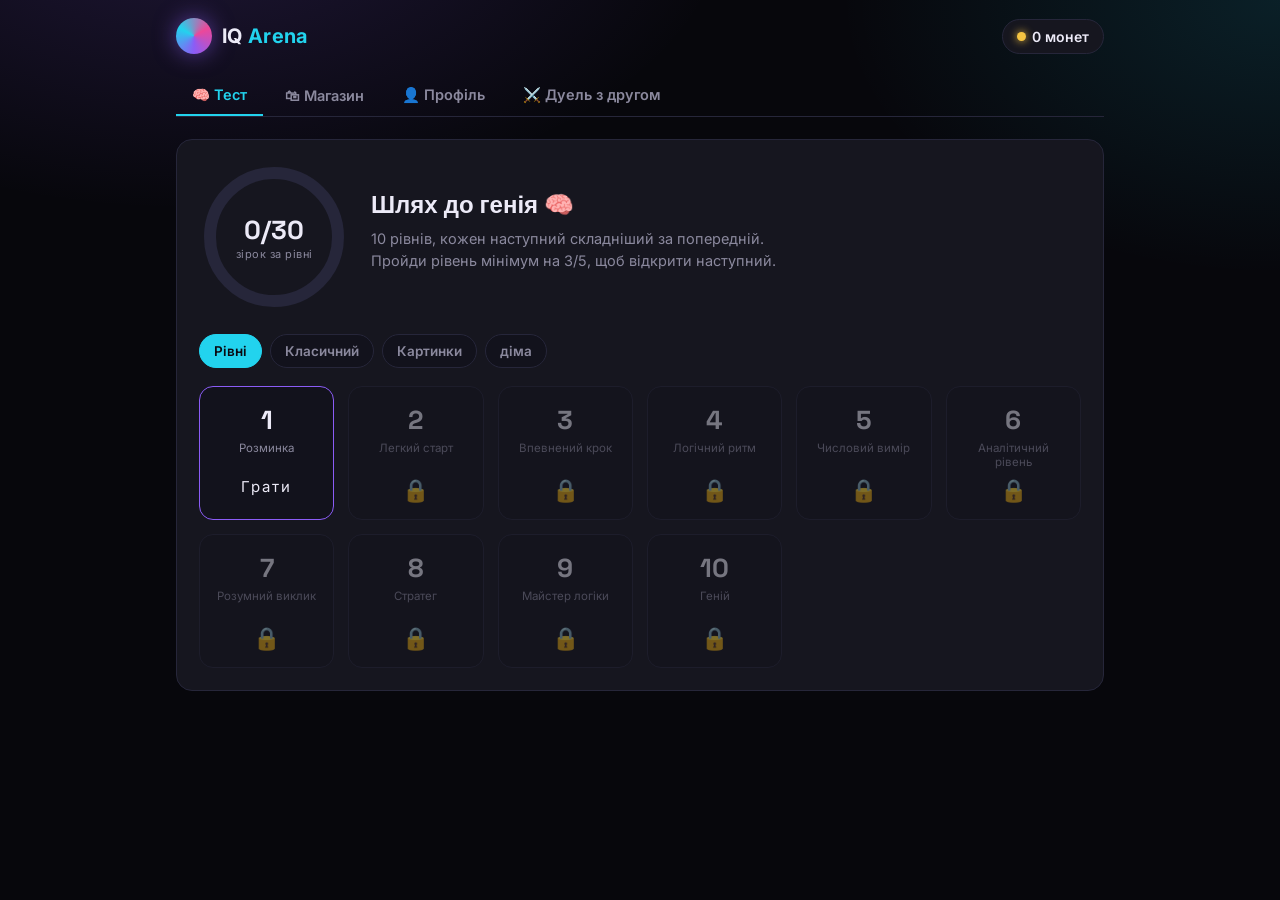
==== commit 671f7d53: "Add files via upload" ====
--- a/iq-arena.html
+++ b/iq-arena.html
@@ -4,2858 +4,13 @@
 <meta charset="UTF-8">
 <meta name="viewport" content="width=device-width, initial-scale=1.0">
 <title>IQ Arena</title>
-
-<style>
-@import url('https://fonts.googleapis.com/css2?family=Space+Grotesk:wght@500;600;700&family=Inter:wght@400;500;600;700&display=swap');
-
-:root{
-  --bg:#07070c;
-  --bg-elev:#12121c;
-  --bg-card:#16161f;
-  --line:#26263a;
-  --violet:#8b5cf6;
-  --cyan:#22d3ee;
-  --pink:#ec4899;
-  --gold:#f5c542;
-  --text:#eceaf7;
-  --text-dim:#8b899e;
-  --danger:#f14668;
-  --good:#34d399;
-}
-
-*{box-sizing:border-box}
-
-html,body{
-  margin:0;
-  padding:0;
-}
-
-body{
-  background:
-    radial-gradient(ellipse 900px 500px at 15% -10%,rgba(139,92,246,.18),transparent 60%),
-    radial-gradient(ellipse 800px 500px at 100% 0%,rgba(34,211,238,.12),transparent 55%),
-    var(--bg);
-  color:var(--text);
-  font-family:'Inter',sans-serif;
-  min-height:100vh;
-}
-
-h1,h2,h3,.disp{
-  font-family:'Space Grotesk',sans-serif;
-}
-
-button{
-  font-family:'Inter',sans-serif;
-  cursor:pointer;
-}
-
-::selection{
-  background:var(--violet);
-  color:#fff;
-}
-
-:focus-visible{
-  outline:2px solid var(--cyan);
-  outline-offset:2px;
-}
-
-@media(prefers-reduced-motion:reduce){
-  *{
-    animation-duration:.001ms!important;
-    transition-duration:.001ms!important;
-  }
-}
-
-.wrap{
-  max-width:960px;
-  margin:0 auto;
-  padding:18px 16px 60px;
-}
-
-/* =========================
-   GLOBAL BUTTON HOVER
-========================= */
-
-button{
-  position:relative;
-  overflow:hidden;
-  transition:
-    transform .18s ease,
-    box-shadow .18s ease,
-    border-color .18s ease,
-    background .18s ease,
-    color .18s ease,
-    filter .18s ease;
-}
-
-button:not(:disabled):hover{
-  transform:translateY(-2px);
-}
-
-button:not(:disabled):active{
-  transform:translateY(0) scale(.97);
-}
-
-button:not(:disabled)::after{
-  content:"";
-  position:absolute;
-  top:0;
-  left:-120%;
-  width:60%;
-  height:100%;
-  background:linear-gradient(
-    90deg,
-    transparent,
-    rgba(255,255,255,.18),
-    transparent
-  );
-  transform:skewX(-20deg);
-  transition:left .5s ease;
-  pointer-events:none;
-}
-
-button:not(:disabled):hover::after{
-  left:140%;
-}
-
-/* =========================
-   TOPBAR
-========================= */
-
-.topbar{
-  display:flex;
-  align-items:center;
-  justify-content:space-between;
-  gap:12px;
-  margin-bottom:22px;
-}
-
-.brand{
-  display:flex;
-  align-items:center;
-  gap:10px;
-}
-
-.brand-orb{
-  width:36px;
-  height:36px;
-  border-radius:50%;
-  background:conic-gradient(
-    from 180deg,
-    var(--violet),
-    var(--cyan),
-    var(--pink),
-    var(--violet)
-  );
-  box-shadow:0 0 22px rgba(139,92,246,.55);
-  animation:spin 6s linear infinite;
-}
-
-@keyframes spin{
-  to{transform:rotate(360deg)}
-}
-
-.brand-name{
-  font-size:20px;
-  font-weight:700;
-  letter-spacing:.3px;
-}
-
-.brand-name span{
-  color:var(--cyan);
-}
-
-.coin-pill{
-  display:flex;
-  align-items:center;
-  gap:6px;
-  background:var(--bg-card);
-  border:1px solid var(--line);
-  padding:8px 14px;
-  border-radius:999px;
-  font-weight:600;
-  font-size:14px;
-  transition:.2s;
-}
-
-.coin-pill:hover{
-  border-color:var(--gold);
-  box-shadow:0 0 18px rgba(245,197,66,.18);
-  transform:translateY(-1px);
-}
-
-.coin-pill .dot{
-  width:9px;
-  height:9px;
-  border-radius:50%;
-  background:var(--gold);
-  box-shadow:0 0 8px var(--gold);
-}
-
-/* =========================
-   TABS
-========================= */
-
-.tabs{
-  display:flex;
-  gap:6px;
-  margin-bottom:22px;
-  border-bottom:1px solid var(--line);
-  overflow-x:auto;
-}
-
-.tab-btn{
-  background:none;
-  border:none;
-  color:var(--text-dim);
-  padding:10px 16px;
-  font-size:14.5px;
-  font-weight:600;
-  border-bottom:2px solid transparent;
-  white-space:nowrap;
-}
-
-.tab-btn:hover{
-  color:var(--cyan);
-  background:rgba(34,211,238,.05);
-  box-shadow:0 5px 20px rgba(34,211,238,.08);
-}
-
-.tab-btn.active{
-  color:var(--cyan);
-  border-bottom-color:var(--cyan);
-}
-
-/* =========================
-   CARDS
-========================= */
-
-.card{
-  background:var(--bg-card);
-  border:1px solid var(--line);
-  border-radius:16px;
-  padding:22px;
-  transition:.25s ease;
-}
-
-.card:hover{
-  border-color:#33334d;
-  box-shadow:0 12px 40px rgba(0,0,0,.18);
-}
-
-.muted{
-  color:var(--text-dim);
-}
-
-/* =========================
-   MAIN BUTTONS
-========================= */
-
-.grad-btn{
-  background:linear-gradient(90deg,var(--violet),var(--cyan));
-  border:none;
-  color:#0a0a12;
-  font-weight:700;
-  padding:12px 22px;
-  border-radius:11px;
-  font-size:15px;
-  box-shadow:0 4px 16px rgba(139,92,246,.18);
-}
-
-.grad-btn:hover{
-  filter:brightness(1.12);
-  box-shadow:
-    0 7px 25px rgba(139,92,246,.38),
-    0 0 18px rgba(34,211,238,.18);
-}
-
-.grad-btn:disabled{
-  opacity:.4;
-  cursor:not-allowed;
-  transform:none!important;
-}
-
-.ghost-btn{
-  background:transparent;
-  border:1px solid var(--line);
-  color:var(--text);
-  padding:11px 20px;
-  border-radius:11px;
-  font-size:14.5px;
-  font-weight:600;
-}
-
-.ghost-btn:hover{
-  border-color:var(--cyan);
-  color:var(--cyan);
-  background:rgba(34,211,238,.06);
-  box-shadow:0 0 20px rgba(34,211,238,.12);
-}
-
-/* =========================
-   TEST
-========================= */
-
-.hero-row{
-  display:flex;
-  gap:22px;
-  align-items:center;
-  flex-wrap:wrap;
-  margin-bottom:22px;
-}
-
-.gauge-wrap{
-  position:relative;
-  width:150px;
-  height:150px;
-  flex-shrink:0;
-}
-
-.gauge-num{
-  position:absolute;
-  inset:0;
-  display:flex;
-  flex-direction:column;
-  align-items:center;
-  justify-content:center;
-}
-
-.gauge-num b{
-  font-family:'Space Grotesk';
-  font-size:30px;
-}
-
-.gauge-num small{
-  color:var(--text-dim);
-  font-size:11px;
-  letter-spacing:.5px;
-}
-
-.hero-text h2{
-  margin:0 0 8px;
-  font-size:24px;
-}
-
-.hero-text p{
-  color:var(--text-dim);
-  margin:0 0 14px;
-  max-width:420px;
-  line-height:1.5;
-  font-size:14.5px;
-}
-
-.q-progress{
-  display:flex;
-  gap:5px;
-  margin-bottom:18px;
-}
-
-.q-progress i{
-  flex:1;
-  height:5px;
-  border-radius:3px;
-  background:var(--line);
-  transition:.3s;
-}
-
-.q-progress i.done{
-  background:var(--cyan);
-  box-shadow:0 0 8px rgba(34,211,238,.35);
-}
-
-.q-progress i.now{
-  background:var(--violet);
-  box-shadow:0 0 8px rgba(139,92,246,.35);
-}
-
-.q-text{
-  font-size:19px;
-  font-weight:600;
-  margin:4px 0 20px;
-  line-height:1.4;
-}
-
-.opts{
-  display:grid;
-  grid-template-columns:1fr 1fr;
-  gap:12px;
-}
-
-@media(max-width:520px){
-  .opts{
-    grid-template-columns:1fr;
-  }
-}
-
-.opt-btn{
-  text-align:left;
-  background:var(--bg-elev);
-  border:1px solid var(--line);
-  color:var(--text);
-  padding:14px 16px;
-  border-radius:12px;
-  font-size:15px;
-}
-
-.opt-btn:hover{
-  border-color:var(--violet);
-  background:#1a1a28;
-  box-shadow:
-    0 8px 25px rgba(139,92,246,.15),
-    inset 0 0 15px rgba(139,92,246,.04);
-  color:#fff;
-}
-
-.opt-btn.correct{
-  border-color:var(--good);
-  background:rgba(52,211,153,.12);
-  box-shadow:0 0 18px rgba(52,211,153,.15);
-}
-
-.opt-btn.wrong{
-  border-color:var(--danger);
-  background:rgba(241,70,104,.12);
-}
-
-.opt-btn:disabled{
-  cursor:default;
-}
-
-.result-box{
-  text-align:center;
-  padding:10px 0 4px;
-}
-
-.result-box .big{
-  font-family:'Space Grotesk';
-  font-size:52px;
-  font-weight:700;
-  background:linear-gradient(90deg,var(--violet),var(--cyan));
-  -webkit-background-clip:text;
-  background-clip:text;
-  color:transparent;
-}
-
-.result-row{
-  display:flex;
-  justify-content:center;
-  gap:26px;
-  margin:18px 0 22px;
-  flex-wrap:wrap;
-}
-
-.result-stat{
-  text-align:center;
-}
-
-.result-stat b{
-  display:block;
-  font-size:20px;
-  font-family:'Space Grotesk';
-}
-
-.result-stat small{
-  color:var(--text-dim);
-  font-size:12px;
-}
-
-/* =========================
-   IMAGE TEST
-========================= */
-
-.image-test-menu{
-  display:grid;
-  grid-template-columns:1fr 1fr;
-  gap:14px;
-}
-
-@media(max-width:650px){
-  .image-test-menu{
-    grid-template-columns:1fr;
-  }
-}
-
-.image-test-card{
-  background:var(--bg-elev);
-  border:1px solid var(--line);
-  border-radius:14px;
-  padding:20px;
-  transition:.22s ease;
-}
-
-.image-test-card:hover{
-  border-color:var(--violet);
-  transform:translateY(-4px);
-  box-shadow:0 12px 30px rgba(139,92,246,.14);
-}
-
-.image-test-card h3{
-  margin:0 0 8px;
-  font-size:17px;
-}
-
-.image-test-card p{
-  color:var(--text-dim);
-  font-size:13.5px;
-  line-height:1.5;
-  margin:0 0 15px;
-}
-
-.picture-box{
-  background:#0b0b14;
-  border:1px solid var(--line);
-  border-radius:14px;
-  padding:18px;
-  margin:10px 0 18px;
-  display:flex;
-  justify-content:center;
-  align-items:center;
-  min-height:230px;
-  overflow:hidden;
-}
-
-.picture-box svg{
-  max-width:100%;
-  height:auto;
-}
-
-.image-options{
-  display:grid;
-  grid-template-columns:1fr 1fr;
-  gap:12px;
-}
-
-.image-opt{
-  background:var(--bg-elev);
-  border:1px solid var(--line);
-  border-radius:12px;
-  padding:12px;
-  min-height:130px;
-  display:flex;
-  align-items:center;
-  justify-content:center;
-}
-
-.image-opt:hover{
-  border-color:var(--cyan);
-  background:#151523;
-  box-shadow:0 8px 25px rgba(34,211,238,.12);
-}
-
-.image-opt svg{
-  max-width:100%;
-  height:100px;
-}
-
-@media(max-width:520px){
-  .image-options{
-    grid-template-columns:1fr;
-  }
-
-  .image-opt{
-    min-height:110px;
-  }
-}
-
-.test-type-badge{
-  display:inline-block;
-  font-size:11px;
-  color:var(--cyan);
-  border:1px solid rgba(34,211,238,.35);
-  padding:5px 9px;
-  border-radius:999px;
-  margin-bottom:9px;
-  font-weight:700;
-  letter-spacing:.4px;
-}
-
-/* =========================
-   SHOP
-========================= */
-
-.shop-cats{
-  display:flex;
-  gap:8px;
-  margin-bottom:18px;
-  flex-wrap:wrap;
-}
-
-.cat-chip{
-  background:var(--bg-elev);
-  border:1px solid var(--line);
-  color:var(--text-dim);
-  padding:8px 14px;
-  border-radius:999px;
-  font-size:13.5px;
-  font-weight:600;
-}
-
-.cat-chip:hover{
-  border-color:var(--cyan);
-  color:var(--cyan);
-  box-shadow:0 0 15px rgba(34,211,238,.12);
-}
-
-.cat-chip.active{
-  color:#0a0a12;
-  background:var(--cyan);
-  border-color:var(--cyan);
-}
-
-.shop-grid{
-  display:grid;
-  grid-template-columns:repeat(auto-fill,minmax(140px,1fr));
-  gap:14px;
-}
-
-.item-card{
-  background:var(--bg-elev);
-  border:1px solid var(--line);
-  border-radius:14px;
-  padding:14px;
-  text-align:center;
-  transition:.2s ease;
-}
-
-.item-card:hover{
-  transform:translateY(-5px);
-  border-color:var(--violet);
-  box-shadow:0 12px 28px rgba(139,92,246,.12);
-}
-
-.item-preview{
-  width:64px;
-  height:64px;
-  border-radius:50%;
-  margin:0 auto 10px;
-  display:flex;
-  align-items:center;
-  justify-content:center;
-  font-size:28px;
-  border:1px solid var(--line);
-  transition:.25s;
-}
-
-.item-card:hover .item-preview{
-  transform:scale(1.08) rotate(3deg);
-}
-
-.item-name{
-  font-size:13.5px;
-  font-weight:600;
-  margin-bottom:2px;
-}
-
-.item-cost{
-  color:var(--gold);
-  font-size:12.5px;
-  margin-bottom:10px;
-}
-
-.item-btn{
-  width:100%;
-  padding:8px;
-  border-radius:9px;
-  font-size:13px;
-  font-weight:700;
-  border:none;
-}
-
-.item-btn.owned{
-  background:var(--line);
-  color:var(--text-dim);
-}
-
-.item-btn.owned:hover{
-  background:#34344b;
-  color:#fff;
-}
-
-.item-btn.equipped{
-  background:var(--good);
-  color:#06251a;
-}
-
-.item-btn.buy{
-  background:linear-gradient(90deg,var(--violet),var(--cyan));
-  color:#0a0a12;
-}
-
-.item-btn.buy:hover{
-  filter:brightness(1.15);
-  box-shadow:0 0 20px rgba(139,92,246,.3);
-}
-
-.item-btn.locked{
-  background:var(--bg-card);
-  color:var(--text-dim);
-  cursor:not-allowed;
-}
-
-/* =========================
-   PROFILE
-========================= */
-
-.profile-top{
-  display:flex;
-  gap:26px;
-  align-items:center;
-  flex-wrap:wrap;
-  margin-bottom:22px;
-}
-
-.avatar-shell{
-  width:130px;
-  height:130px;
-  position:relative;
-  flex-shrink:0;
-}
-
-.avatar-body{
-  width:100%;
-  height:100%;
-  border-radius:50%;
-  display:flex;
-  align-items:center;
-  justify-content:center;
-  position:relative;
-  transition:.25s;
-}
-
-.avatar-body:hover{
-  transform:scale(1.06);
-}
-
-.avatar-hat{
-  position:absolute;
-  top:-22px;
-  left:50%;
-  transform:translateX(-50%);
-  font-size:44px;
-}
-
-.avatar-face{
-  font-size:34px;
-}
-
-.name-input{
-  background:var(--bg-elev);
-  border:1px solid var(--line);
-  color:var(--text);
-  padding:10px 14px;
-  border-radius:10px;
-  font-size:16px;
-  font-weight:600;
-  width:220px;
-  max-width:60vw;
-  transition:.2s;
-}
-
-.name-input:hover,
-.name-input:focus{
-  border-color:var(--cyan);
-  box-shadow:0 0 15px rgba(34,211,238,.1);
-}
-
-.stat-grid{
-  display:grid;
-  grid-template-columns:repeat(3,1fr);
-  gap:12px;
-  margin-top:18px;
-}
-
-.stat-card{
-  background:var(--bg-elev);
-  border:1px solid var(--line);
-  border-radius:12px;
-  padding:14px;
-  text-align:center;
-  transition:.2s;
-}
-
-.stat-card:hover{
-  transform:translateY(-3px);
-  border-color:var(--violet);
-  box-shadow:0 8px 20px rgba(139,92,246,.1);
-}
-
-.stat-card b{
-  display:block;
-  font-family:'Space Grotesk';
-  font-size:20px;
-}
-
-.stat-card small{
-  color:var(--text-dim);
-  font-size:12px;
-}
-
-/* =========================
-   DUEL
-========================= */
-
-.duel-choice{
-  display:flex;
-  gap:14px;
-  flex-wrap:wrap;
-}
-
-.duel-card{
-  flex:1;
-  min-width:220px;
-  background:var(--bg-elev);
-  border:1px solid var(--line);
-  border-radius:14px;
-  padding:20px;
-  transition:.2s;
-}
-
-.duel-card:hover{
-  transform:translateY(-4px);
-  border-color:var(--violet);
-  box-shadow:0 12px 28px rgba(139,92,246,.12);
-}
-
-.duel-card h3{
-  margin:0 0 8px;
-  font-size:16px;
-}
-
-.code-input{
-  background:var(--bg-card);
-  border:1px solid var(--line);
-  color:var(--text);
-  padding:11px 14px;
-  border-radius:10px;
-  font-size:18px;
-  letter-spacing:3px;
-  text-align:center;
-  width:120px;
-  margin-right:10px;
-  transition:.2s;
-}
-
-.code-input:hover,
-.code-input:focus{
-  border-color:var(--cyan);
-  box-shadow:0 0 18px rgba(34,211,238,.1);
-}
-
-.room-code-big{
-  font-family:'Space Grotesk';
-  font-size:44px;
-  font-weight:700;
-  letter-spacing:8px;
-  color:var(--cyan);
-  text-align:center;
-  margin:10px 0;
-  text-shadow:0 0 20px rgba(34,211,238,.3);
-}
-
-.pulse-dot{
-  width:9px;
-  height:9px;
-  border-radius:50%;
-  background:var(--gold);
-  display:inline-block;
-  animation:pulse 1.2s infinite;
-  margin-right:6px;
-}
-
-@keyframes pulse{
-  0%,100%{opacity:1}
-  50%{opacity:.25}
-}
-
-.vs-row{
-  display:flex;
-  align-items:center;
-  justify-content:center;
-  gap:24px;
-  margin:20px 0;
-}
-
-.vs-player{
-  text-align:center;
-}
-
-.vs-avatar{
-  width:70px;
-  height:70px;
-  border-radius:50%;
-  margin:0 auto 8px;
-}
-
-.vs-mid{
-  font-family:'Space Grotesk';
-  font-weight:700;
-  color:var(--text-dim);
-  font-size:18px;
-}
-
-.winner-banner{
-  text-align:center;
-  font-family:'Space Grotesk';
-  font-size:22px;
-  font-weight:700;
-  margin:14px 0;
-}
-
-/* =========================
-   MOBILE
-========================= */
-
-@media(max-width:600px){
-
-  .wrap{
-    padding:14px 12px 40px;
-  }
-
-  .topbar{
-    margin-bottom:14px;
-  }
-
-  .brand-name{
-    font-size:18px;
-  }
-
-  .coin-pill{
-    font-size:12px;
-    padding:7px 10px;
-  }
-
-  .card{
-    padding:16px;
-  }
-
-  .hero-row{
-    gap:15px;
-  }
-
-  .gauge-wrap{
-    width:120px;
-    height:120px;
-  }
-
-  .gauge-wrap svg{
-    width:120px;
-    height:120px;
-  }
-
-  .hero-text h2{
-    font-size:21px;
-  }
-
-  .stat-grid{
-    grid-template-columns:1fr;
-  }
-
-  .duel-choice{
-    flex-direction:column;
-  }
-
-  .vs-row{
-    gap:12px;
-  }
-
-  .room-code-big{
-    font-size:36px;
-  }
-}
-</style>
+<link rel="stylesheet" href="style.css">
 </head>
 
+
 <body>
-
 <div class="wrap" id="app"></div>
 
-<script>
-
-/* =====================================================
-   STORAGE
-===================================================== */
-
-async function sget(key,shared){
-  try{
-    const r=await window.storage.get(key,!!shared);
-    return r?r.value:null;
-  }catch(e){
-    return null;
-  }
-}
-
-async function sset(key,value,shared){
-  try{
-    return await window.storage.set(key,value,!!shared);
-  }catch(e){
-    return null;
-  }
-}
-
-function uid(){
-  return Math.random().toString(36).slice(2,10);
-}
-
-function mulberry32(a){
-  return function(){
-    a|=0;
-    a=a+0x6D2B79F5|0;
-    let t=Math.imul(a^a>>>15,1|a);
-    t=t+Math.imul(t^t>>>7,61|t)^t;
-    return((t^t>>>14)>>>0)/4294967296;
-  };
-}
-
-function seededShuffle(arr,seed){
-  const rng=mulberry32(seed);
-  const a=arr.slice();
-
-  for(let i=a.length-1;i>0;i--){
-    const j=Math.floor(rng()*(i+1));
-    [a[i],a[j]]=[a[j],a[i]];
-  }
-
-  return a;
-}
-
-function shuffleRandom(arr){
-  return seededShuffle(arr,Math.floor(Math.random()*1e9));
-}
-
-/* =====================================================
-   QUESTIONS
-===================================================== */
-
-const BANK=[
-
-{
-q:"Продовжте послідовність: 2, 4, 8, 16, ?",
-o:["24","32","20","64"],
-a:1
-},
-
-{
-q:"Продовжте послідовність: 1, 4, 9, 16, 25, ?",
-o:["30","36","32","49"],
-a:1
-},
-
-{
-q:"Продовжте послідовність: 3, 6, 9, 12, ?",
-o:["14","16","15","18"],
-a:2
-},
-
-{
-q:"Продовжте послідовність: 5, 10, 20, 40, ?",
-o:["60","70","80","50"],
-a:2
-},
-
-{
-q:"Продовжте послідовність: 1, 1, 2, 3, 5, 8, ?",
-o:["11","12","13","10"],
-a:2
-},
-
-{
-q:"Продовжте послідовність: 2, 6, 18, 54, ?",
-o:["108","162","216","144"],
-a:1
-},
-
-{
-q:"Яке слово зайве?",
-o:["Яблуко","Банан","Морква","Груша"],
-a:2
-},
-
-{
-q:"Яке слово зайве?",
-o:["Собака","Кіт","Стілець","Кінь"],
-a:2
-},
-
-{
-q:"Яке слово зайве?",
-o:["Трикутник","Квадрат","Коло","Дерево"],
-a:3
-},
-
-{
-q:"Яке слово зайве?",
-o:["Червоний","Синій","Зелений","Важкий"],
-a:3
-},
-
-{
-q:"Рука : Пальці = Дерево : ?",
-o:["Листя","Земля","Небо","Вода"],
-a:0
-},
-
-{
-q:"Книга : Читати = Їжа : ?",
-o:["Готувати","Їсти","Купувати","Мити"],
-a:1
-},
-
-{
-q:"Годинник : Час = Термометр : ?",
-o:["Погода","Температура","Скло","Ртуть"],
-a:1
-},
-
-{
-q:"Птах : Гніздо = Людина : ?",
-o:["Робота","Дім","Місто","Сім'я"],
-a:1
-},
-
-{
-q:"Продовжте буквений ряд: A, C, E, G, ?",
-o:["H","I","F","J"],
-a:1
-},
-
-{
-q:"Продовжте буквений ряд: B, D, F, H, ?",
-o:["I","K","J","G"],
-a:2
-},
-
-{
-q:"Якщо всі коти — тварини, і Мурчик — кіт, то Мурчик — це:",
-o:["Птах","Рослина","Тварина","Річ"],
-a:2
-},
-
-{
-q:"У Марії 3 брати, і в кожного брата є одна сестра. Скільки сестер у братів?",
-o:["1","2","3","4"],
-a:0
-},
-
-{
-q:"Що важче: кілограм пір'я чи кілограм заліза?",
-o:["Пір'я","Залізо","Однаково","Неможливо визначити"],
-a:2
-},
-
-{
-q:"Продовжте послідовність: 7, 14, 21, 28, ?",
-o:["30","35","32","42"],
-a:1
-}
-
-];
-
-/* =====================================================
-   IMAGE QUESTIONS
-===================================================== */
-
-const IMAGE_BANK=[
-
-{
-q:"Яка фігура має бути наступною?",
-picture:`
-<svg viewBox="0 0 420 210">
-<rect width="420" height="210" rx="14" fill="#10101b"/>
-<circle cx="75" cy="105" r="38" fill="none" stroke="#22d3ee" stroke-width="8"/>
-<rect x="150" y="67" width="76" height="76" fill="none" stroke="#8b5cf6" stroke-width="8"/>
-<polygon points="315,65 355,140 275,140" fill="none" stroke="#ec4899" stroke-width="8"/>
-<text x="210" y="190" text-anchor="middle" fill="#8b899e" font-size="15">○ → □ → △ → ?</text>
-</svg>`,
-o:[
-`<svg viewBox="0 0 120 100"><circle cx="60" cy="50" r="28" fill="none" stroke="#22d3ee" stroke-width="7"/></svg>`,
-`<svg viewBox="0 0 120 100"><polygon points="60,18 94,78 26,78" fill="none" stroke="#ec4899" stroke-width="7"/></svg>`,
-`<svg viewBox="0 0 120 100"><rect x="32" y="22" width="56" height="56" fill="none" stroke="#8b5cf6" stroke-width="7"/></svg>`,
-`<svg viewBox="0 0 120 100"><polygon points="60,15 90,35 90,70 60,88 30,70 30,35" fill="none" stroke="#f5c542" stroke-width="7"/></svg>`
-],
-a:3
-},
-
-{
-q:"Знайди фігуру, яка продовжує закономірність.",
-picture:`
-<svg viewBox="0 0 420 210">
-<rect width="420" height="210" rx="14" fill="#10101b"/>
-<circle cx="75" cy="105" r="32" fill="#22d3ee"/>
-<circle cx="165" cy="105" r="32" fill="none" stroke="#22d3ee" stroke-width="7"/>
-<circle cx="255" cy="105" r="32" fill="#22d3ee"/>
-<circle cx="345" cy="105" r="32" fill="none" stroke="#22d3ee" stroke-width="7"/>
-<text x="210" y="180" text-anchor="middle" fill="#8b899e" font-size="15">● → ○ → ● → ○ → ?</text>
-</svg>`,
-o:[
-`<svg viewBox="0 0 120 100"><circle cx="60" cy="50" r="28" fill="#22d3ee"/></svg>`,
-`<svg viewBox="0 0 120 100"><rect x="32" y="22" width="56" height="56" fill="#22d3ee"/></svg>`,
-`<svg viewBox="0 0 120 100"><circle cx="60" cy="50" r="28" fill="none" stroke="#22d3ee" stroke-width="7"/></svg>`,
-`<svg viewBox="0 0 120 100"><polygon points="60,18 94,78 26,78" fill="#22d3ee"/></svg>`
-],
-a:0
-},
-
-{
-q:"Яка плитка логічно завершує ряд?",
-picture:`
-<svg viewBox="0 0 420 210">
-<rect width="420" height="210" rx="14" fill="#10101b"/>
-<g stroke="#8b5cf6" stroke-width="7" fill="none">
-<rect x="45" y="65" width="70" height="70"/>
-<rect x="145" y="65" width="70" height="70"/>
-<rect x="245" y="65" width="70" height="70"/>
-</g>
-<circle cx="80" cy="100" r="13" fill="#22d3ee"/>
-<circle cx="180" cy="100" r="13" fill="#22d3ee"/>
-<circle cx="180" cy="100" r="25" fill="none" stroke="#22d3ee" stroke-width="5"/>
-<circle cx="280" cy="100" r="13" fill="#22d3ee"/>
-<circle cx="280" cy="100" r="25" fill="none" stroke="#22d3ee" stroke-width="5"/>
-<circle cx="280" cy="100" r="37" fill="none" stroke="#22d3ee" stroke-width="5"/>
-</svg>`,
-o:[
-`<svg viewBox="0 0 120 100"><circle cx="60" cy="50" r="13" fill="#22d3ee"/><circle cx="60" cy="50" r="25" fill="none" stroke="#22d3ee" stroke-width="5"/><circle cx="60" cy="50" r="37" fill="none" stroke="#22d3ee" stroke-width="5"/></svg>`,
-`<svg viewBox="0 0 120 100"><circle cx="60" cy="50" r="13" fill="#22d3ee"/></svg>`,
-`<svg viewBox="0 0 120 100"><circle cx="60" cy="50" r="13" fill="#22d3ee"/><circle cx="60" cy="50" r="25" fill="none" stroke="#22d3ee" stroke-width="5"/></svg>`,
-`<svg viewBox="0 0 120 100"><rect x="25" y="20" width="70" height="60" fill="none" stroke="#ec4899" stroke-width="6"/></svg>`
-],
-a:0
-},
-
-{
-q:"Яка стрілка продовжує обертання?",
-picture:`
-<svg viewBox="0 0 420 210">
-<rect width="420" height="210" rx="14" fill="#10101b"/>
-<g fill="#f5c542">
-<path d="M75 55h18v75H75z"/>
-<path d="M55 55l29-25 29 25z"/>
-<path d="M165 75h75v18h-75z"/>
-<path d="M240 55l25 29-25 29z"/>
-<path d="M325 80h18v75h-18z"/>
-<path d="M305 155l29 25 29-25z"/>
-</g>
-<text x="210" y="195" text-anchor="middle" fill="#8b899e" font-size="15">↑ → ↓ → ?</text>
-</svg>`,
-o:[
-`<svg viewBox="0 0 120 100"><path d="M52 78h16V28h20L60 8 32 28h20z" fill="#f5c542"/></svg>`,
-`<svg viewBox="0 0 120 100"><path d="M42 32h48v16H42V68L20 50l22-18z" fill="#f5c542"/></svg>`,
-`<svg viewBox="0 0 120 100"><path d="M52 22h16v50h20L60 92 32 72h20z" fill="#f5c542"/></svg>`,
-`<svg viewBox="0 0 120 100"><path d="M78 32H28v16h50v20l22-28-22-28z" fill="#f5c542"/></svg>`
-],
-a:2
-},
-
-{
-q:"Яка фігура зайва?",
-picture:`
-<svg viewBox="0 0 420 210">
-<rect width="420" height="210" rx="14" fill="#10101b"/>
-<g stroke="#ec4899" stroke-width="7" fill="none">
-<circle cx="75" cy="105" r="34"/>
-<rect x="135" y="71" width="68" height="68"/>
-<polygon points="270,70 310,140 230,140"/>
-<polygon points="350,72 390,105 350,138 310,105"/>
-</g>
-</svg>`,
-o:[
-`<svg viewBox="0 0 120 100"><circle cx="60" cy="50" r="30" fill="none" stroke="#ec4899" stroke-width="7"/></svg>`,
-`<svg viewBox="0 0 120 100"><rect x="30" y="20" width="60" height="60" fill="none" stroke="#ec4899" stroke-width="7"/></svg>`,
-`<svg viewBox="0 0 120 100"><polygon points="60,18 92,78 28,78" fill="none" stroke="#ec4899" stroke-width="7"/></svg>`,
-`<svg viewBox="0 0 120 100"><polygon points="60,15 92,50 60,85 28,50" fill="none" stroke="#f5c542" stroke-width="7"/></svg>`
-],
-a:3
-},
-
-{
-q:"Що має бути замість знака питання?",
-picture:`
-<svg viewBox="0 0 420 210">
-<rect width="420" height="210" rx="14" fill="#10101b"/>
-<g fill="none" stroke="#22d3ee" stroke-width="7">
-<rect x="45" y="65" width="70" height="70"/>
-<rect x="175" y="65" width="70" height="70"/>
-<rect x="305" y="65" width="70" height="70"/>
-</g>
-<circle cx="80" cy="100" r="18" fill="#22d3ee"/>
-<circle cx="210" cy="100" r="18" fill="#22d3ee"/>
-<text x="340" y="118" text-anchor="middle" fill="#ec4899" font-size="48" font-weight="700">?</text>
-</svg>`,
-o:[
-`<svg viewBox="0 0 120 100"><circle cx="60" cy="50" r="18" fill="#22d3ee"/></svg>`,
-`<svg viewBox="0 0 120 100"><circle cx="60" cy="50" r="18" fill="#22d3ee"/><circle cx="60" cy="50" r="34" fill="none" stroke="#22d3ee" stroke-width="6"/></svg>`,
-`<svg viewBox="0 0 120 100"><rect x="30" y="20" width="60" height="60" fill="#22d3ee"/></svg>`,
-`<svg viewBox="0 0 120 100"><polygon points="60,18 92,78 28,78" fill="#22d3ee"/></svg>`
-],
-a:1
-}
-
-];
-
-/* =====================================================
-   SHOP
-===================================================== */
-
-const BODIES=[
-{id:"b1",name:"Смарагд",cost:0,bg:"#10b981"},
-{id:"b2",name:"Аметист",cost:50,bg:"#8b5cf6"},
-{id:"b3",name:"Вогонь",cost:80,bg:"#f97316"},
-{id:"b4",name:"Крига",cost:80,bg:"#22d3ee"},
-{id:"b5",name:"Золото",cost:150,bg:"#eab308"},
-{id:"b6",name:"Космос",cost:220,bg:"linear-gradient(135deg,#8b5cf6,#ec4899)"}
-];
-
-const HATS=[
-{id:"h0",name:"Без капелюха",cost:0,emoji:""},
-{id:"h1",name:"Корона",cost:120,emoji:"👑"},
-{id:"h2",name:"Кепка",cost:60,emoji:"🧢"},
-{id:"h3",name:"Циліндр",cost:100,emoji:"🎩"},
-{id:"h4",name:"Ковбойський",cost:90,emoji:"🤠"},
-{id:"h5",name:"Випускний",cost:110,emoji:"🎓"}
-];
-
-const FACES=[
-{id:"f0",name:"Звичайне",cost:0,emoji:""},
-{id:"f1",name:"Темні окуляри",cost:50,emoji:"🕶️"},
-{id:"f2",name:"Розумні окуляри",cost:70,emoji:"🤓"},
-{id:"f3",name:"Зірочки",cost:65,emoji:"🤩"},
-{id:"f4",name:"Робот",cost:130,emoji:"🤖"}
-];
-
-const AURAS=[
-{id:"a0",name:"Без аури",cost:0,glow:"none"},
-{id:"a1",name:"Неонова",cost:100,glow:"0 0 34px #22d3ee"},
-{id:"a2",name:"Вогняна",cost:100,glow:"0 0 34px #f97316"},
-{id:"a3",name:"Райдужна",cost:180,glow:"0 0 40px #ec4899"}
-];
-
-function findItem(cat,id){
-  const m={
-    body:BODIES,
-    hat:HATS,
-    face:FACES,
-    aura:AURAS
-  }[cat];
-
-  return m.find(i=>i.id===id);
-}
-
-/* =====================================================
-   STATE
-===================================================== */
-
-let profile=null;
-let tab="test";
-let shopCat="body";
-let testState=null;
-
-let duelState={
-  screen:"menu",
-  code:null,
-  room:null,
-  pollTimer:null
-};
-
-const defaultProfile=()=>({
-  id:uid(),
-  name:"Гравець",
-  coins:0,
-  bestScore:0,
-  gamesPlayed:0,
-  owned:["b1","h0","f0","a0"],
-  equipped:{
-    body:"b1",
-    hat:"h0",
-    face:"f0",
-    aura:"a0"
-  }
-});
-
-async function loadProfile(){
-
-  let p=await sget("profile",false);
-
-  if(!p){
-    p=defaultProfile();
-    await sset("profile",p,false);
-  }
-  else if(typeof p==="string"){
-    try{
-      p=JSON.parse(p);
-    }catch(e){
-      p=defaultProfile();
-    }
-  }
-
-  profile=p;
-}
-
-async function saveProfile(){
-  await sset("profile",profile,false);
-}
-
-/* =====================================================
-   AVATAR
-===================================================== */
-
-function avatarHTML(size,equipped){
-
-  const body=findItem("body",equipped.body)||BODIES[0];
-  const hat=findItem("hat",equipped.hat)||HATS[0];
-  const face=findItem("face",equipped.face)||FACES[0];
-  const aura=findItem("aura",equipped.aura)||AURAS[0];
-
-  return `
-  <div
-    class="avatar-body"
-    style="
-      width:${size}px;
-      height:${size}px;
-      background:${body.bg};
-      box-shadow:${aura.glow};
-    "
-  >
-
-    ${
-      hat.emoji
-      ?
-      `<div
-        class="avatar-hat"
-        style="
-          font-size:${size*.34}px;
-          top:${-size*.17}px;
-        "
-      >${hat.emoji}</div>`
-      :
-      ""
-    }
-
-    <div
-      class="avatar-face"
-      style="font-size:${size*.26}px"
-    >
-      ${face.emoji}
-    </div>
-
-  </div>`;
-}
-
-/* =====================================================
-   RENDER
-===================================================== */
-
-function render(){
-
-  const app=document.getElementById("app");
-
-  app.innerHTML=`
-
-  <div class="topbar">
-
-    <div class="brand">
-      <div class="brand-orb"></div>
-      <div class="brand-name">
-        IQ <span>Arena</span>
-      </div>
-    </div>
-
-    <div class="coin-pill">
-      <span class="dot"></span>
-      ${profile.coins} монет
-    </div>
-
-  </div>
-
-  <div class="tabs">
-
-    ${tabBtn("test","🧠 Тест")}
-    ${tabBtn("shop","🛍 Магазин")}
-    ${tabBtn("profile","👤 Профіль")}
-    ${tabBtn("duel","⚔️ Дуель з другом")}
-
-  </div>
-
-  <div id="tab-content"></div>
-  `;
-
-  document.getElementById("tab-content").innerHTML=
-    tab==="test"
-    ?renderTest()
-    :tab==="shop"
-    ?renderShop()
-    :tab==="profile"
-    ?renderProfile()
-    :renderDuel();
-}
-
-function tabBtn(id,label){
-
-  return `
-  <button
-    class="tab-btn ${tab===id?"active":""}"
-    data-tab="${id}"
-  >
-    ${label}
-  </button>`;
-}
-
-/* =====================================================
-   TEST
-===================================================== */
-
-function startTest(seed,mode="normal"){
-
-  const source=mode==="image"?IMAGE_BANK:BANK;
-
-  const pool=
-    seed!=null
-    ?seededShuffle(source,seed)
-    :shuffleRandom(source);
-
-  testState={
-    questions:pool.slice(0,mode==="image"?6:10),
-    idx:0,
-    score:0,
-    answered:false,
-    coinsEarned:0,
-    done:false,
-    mode
-  };
-}
-
-function renderTest(){
-
-  if(!testState){
-
-    return `
-    <div class="card">
-
-      <div class="hero-row">
-
-        ${gauge(profile.bestScore,"Кращий результат")}
-
-        <div class="hero-text">
-
-          <h2>Перевір свій мозок 🧠</h2>
-
-          <p>
-            Обирай звичайний логічний тест або
-            тест по картинках. Результати,
-            монети та профіль зберігаються.
-          </p>
-
-        </div>
-
-      </div>
-
-      <div class="image-test-menu">
-
-        <div class="image-test-card">
-
-          <div class="test-type-badge">
-            КЛАСИЧНИЙ
-          </div>
-
-          <h3>Логічний тест</h3>
-
-          <p>
-            10 випадкових числових,
-            словесних та логічних завдань.
-          </p>
-
-          <button
-            class="grad-btn"
-            data-action="start-solo"
-          >
-            Почати тест
-          </button>
-
-        </div>
-
-        <div class="image-test-card">
-
-          <div class="test-type-badge">
-            НОВИЙ РЕЖИМ
-          </div>
-
-          <h3>IQ по картинках 🧩</h3>
-
-          <p>
-            6 завдань із фігурами,
-            закономірностями та логікою.
-          </p>
-
-          <button
-            class="grad-btn"
-            data-action="start-image"
-          >
-            Почати тест
-          </button>
-
-        </div>
-
-      </div>
-
-    </div>`;
-  }
-
-  if(testState.done){
-
-    const iq=
-      70+
-      testState.score*
-      (testState.mode==="image"?10:8);
-
-    return `
-    <div class="card result-box">
-
-      <div
-        class="muted"
-        style="letter-spacing:1px;font-size:13px;"
-      >
-        РЕЗУЛЬТАТ —
-        ${testState.mode==="image"
-          ?"IQ ПО КАРТИНКАХ"
-          :"КЛАСИЧНИЙ ТЕСТ"}
-      </div>
-
-      <div class="big">
-        ${testState.score}/${testState.questions.length}
-      </div>
-
-      <div class="result-row">
-
-        <div class="result-stat">
-          <b>${iq}</b>
-          <small>ігровий IQ-бал</small>
-        </div>
-
-        <div class="result-stat">
-          <b>+${testState.coinsEarned}</b>
-          <small>монет</small>
-        </div>
-
-        <div class="result-stat">
-          <b>${profile.gamesPlayed}</b>
-          <small>тестів пройдено</small>
-        </div>
-
-      </div>
-
-      <button
-        class="grad-btn"
-        data-action="${testState.mode==="image"
-          ?"start-image"
-          :"start-solo"}"
-      >
-        Пройти ще раз
-      </button>
-
-      <button
-        class="ghost-btn"
-        data-action="back-tests"
-        style="margin-left:10px;"
-      >
-        До тестів
-      </button>
-
-    </div>`;
-  }
-
-  const q=testState.questions[testState.idx];
-
-  const prog=testState.questions.map((_,i)=>{
-
-    const cls=
-      i<testState.idx
-      ?"done"
-      :i===testState.idx
-      ?"now"
-      :"";
-
-    return `<i class="${cls}"></i>`;
-
-  }).join("");
-
-  if(testState.mode==="image"){
-
-    return `
-    <div class="card">
-
-      <div class="q-progress">
-        ${prog}
-      </div>
-
-      <div
-        class="muted"
-        style="font-size:13px;margin-bottom:6px;"
-      >
-        IQ ПО КАРТИНКАХ ·
-        Питання ${testState.idx+1}
-        з ${testState.questions.length}
-      </div>
-
-      <div class="q-text">
-        ${q.q}
-      </div>
-
-      <div class="picture-box">
-        ${q.picture}
-      </div>
-
-      <div class="image-options">
-
-        ${q.o.map((opt,i)=>`
-
-          <button
-            class="opt-btn image-opt"
-            data-action="answer"
-            data-i="${i}"
-          >
-            ${opt}
-          </button>
-
-        `).join("")}
-
-      </div>
-
-    </div>`;
-  }
-
-  return `
-  <div class="card">
-
-    <div class="q-progress">
-      ${prog}
-    </div>
-
-    <div
-      class="muted"
-      style="font-size:13px;margin-bottom:6px;"
-    >
-      Питання ${testState.idx+1}
-      з ${testState.questions.length}
-    </div>
-
-    <div class="q-text">
-      ${q.q}
-    </div>
-
-    <div class="opts">
-
-      ${q.o.map((opt,i)=>`
-
-        <button
-          class="opt-btn"
-          data-action="answer"
-          data-i="${i}"
-        >
-          ${opt}
-        </button>
-
-      `).join("")}
-
-    </div>
-
-  </div>`;
-}
-
-function gauge(score,label){
-
-  const pct=Math.min(100,score*10);
-
-  return `
-  <div class="gauge-wrap">
-
-    <svg width="150" height="150" viewBox="0 0 150 150">
-
-      <circle
-        cx="75"
-        cy="75"
-        r="64"
-        fill="none"
-        stroke="#26263a"
-        stroke-width="12"
-      />
-
-      <circle
-        cx="75"
-        cy="75"
-        r="64"
-        fill="none"
-        stroke="url(#g1)"
-        stroke-width="12"
-        stroke-linecap="round"
-        stroke-dasharray="${2*Math.PI*64}"
-        stroke-dashoffset="${2*Math.PI*64*(1-pct/100)}"
-        transform="rotate(-90 75 75)"
-      />
-
-      <defs>
-        <linearGradient
-          id="g1"
-          x1="0"
-          y1="0"
-          x2="1"
-          y2="1"
-        >
-          <stop offset="0%" stop-color="#8b5cf6"/>
-          <stop offset="100%" stop-color="#22d3ee"/>
-        </linearGradient>
-      </defs>
-
-    </svg>
-
-    <div class="gauge-num">
-      <b>${score}/10</b>
-      <small>${label}</small>
-    </div>
-
-  </div>`;
-}
-
-/* =====================================================
-   ANSWER
-===================================================== */
-
-async function handleAnswer(i){
-
-  if(testState.answered)return;
-
-  testState.answered=true;
-
-  const q=testState.questions[testState.idx];
-
-  const correct=i===q.a;
-
-  if(correct)testState.score++;
-
-  document.querySelectorAll(".opt-btn")
-    .forEach((btn,idx)=>{
-
-      btn.disabled=true;
-
-      if(idx===q.a)
-        btn.classList.add("correct");
-
-      else if(idx===i)
-        btn.classList.add("wrong");
-
-    });
-
-  await new Promise(r=>setTimeout(r,650));
-
-  testState.idx++;
-  testState.answered=false;
-
-  if(testState.idx>=testState.questions.length){
-
-    testState.done=true;
-
-    if(duelState.screen==="playing"){
-
-      finishDuelTest();
-      return;
-    }
-
-    const coins=
-      testState.score*15+
-      (testState.score===10?50:0);
-
-    testState.coinsEarned=coins;
-
-    profile.coins+=coins;
-    profile.gamesPlayed++;
-
-    if(testState.score>profile.bestScore)
-      profile.bestScore=testState.score;
-
-    await saveProfile();
-  }
-
-  render();
-}
-
-/* =====================================================
-   SHOP
-===================================================== */
-
-function renderShop(){
-
-  const cats=[
-    ["body","Тіло"],
-    ["hat","Капелюх"],
-    ["face","Обличчя"],
-    ["aura","Аура"]
-  ];
-
-  const map={
-    body:BODIES,
-    hat:HATS,
-    face:FACES,
-    aura:AURAS
-  };
-
-  const items=map[shopCat];
-
-  return `
-  <div class="card">
-
-    <div class="shop-cats">
-
-      ${cats.map(([id,label])=>`
-
-        <button
-          class="cat-chip ${shopCat===id?"active":""}"
-          data-shopcat="${id}"
-        >
-          ${label}
-        </button>
-
-      `).join("")}
-
-    </div>
-
-    <div class="shop-grid">
-
-      ${items.map(it=>itemCard(it)).join("")}
-
-    </div>
-
-  </div>`;
-}
-
-function itemCard(it){
-
-  const owned=profile.owned.includes(it.id);
-
-  const equipped=
-    profile.equipped[shopCat]===it.id;
-
-  const preview=
-    shopCat==="body"
-    ?
-    `<div
-      class="item-preview"
-      style="background:${it.bg};"
-    ></div>`
-
-    :
-    shopCat==="aura"
-    ?
-    `<div
-      class="item-preview"
-      style="
-        background:#1a1a28;
-        box-shadow:${it.glow};
-      "
-    ></div>`
-
-    :
-    `<div class="item-preview">
-      ${it.emoji||"—"}
-    </div>`;
-
-  let btn;
-
-  if(equipped){
-
-    btn=`
-    <button
-      class="item-btn equipped"
-      disabled
-    >
-      Одягнено ✓
-    </button>`;
-
-  }
-
-  else if(owned){
-
-    btn=`
-    <button
-      class="item-btn owned"
-      data-action="equip"
-      data-cat="${shopCat}"
-      data-id="${it.id}"
-    >
-      Одягнути
-    </button>`;
-
-  }
-
-  else if(profile.coins>=it.cost){
-
-    btn=`
-    <button
-      class="item-btn buy"
-      data-action="buy"
-      data-cat="${shopCat}"
-      data-id="${it.id}"
-    >
-      Купити за ${it.cost}
-    </button>`;
-
-  }
-
-  else{
-
-    btn=`
-    <button
-      class="item-btn locked"
-      disabled
-    >
-      Потрібно ${it.cost}
-    </button>`;
-
-  }
-
-  return `
-  <div class="item-card">
-
-    ${preview}
-
-    <div class="item-name">
-      ${it.name}
-    </div>
-
-    <div class="item-cost">
-      ${it.cost===0?"безкоштовно":it.cost+" 🪙"}
-    </div>
-
-    ${btn}
-
-  </div>`;
-}
-
-async function buyItem(cat,id){
-
-  const it=findItem(cat,id);
-
-  if(
-    !it ||
-    profile.coins<it.cost ||
-    profile.owned.includes(id)
-  )return;
-
-  profile.coins-=it.cost;
-
-  profile.owned.push(id);
-
-  profile.equipped[cat]=id;
-
-  await saveProfile();
-
-  render();
-}
-
-async function equipItem(cat,id){
-
-  profile.equipped[cat]=id;
-
-  await saveProfile();
-
-  render();
-}
-
-/* =====================================================
-   PROFILE
-===================================================== */
-
-function renderProfile(){
-
-  return `
-  <div class="card">
-
-    <div class="profile-top">
-
-      <div class="avatar-shell">
-
-        ${avatarHTML(130,profile.equipped)}
-
-      </div>
-
-      <div>
-
-        <div
-          class="muted"
-          style="font-size:12px;margin-bottom:6px;"
-        >
-          ІМ'Я ГРАВЦЯ
-        </div>
-
-        <input
-          class="name-input"
-          id="name-input"
-          value="${escapeHTML(profile.name)}"
-          maxlength="16"
-        />
-
-      </div>
-
-    </div>
-
-    <div class="stat-grid">
-
-      <div class="stat-card">
-        <b>${profile.coins}</b>
-        <small>монет</small>
-      </div>
-
-      <div class="stat-card">
-        <b>${profile.bestScore}/10</b>
-        <small>кращий результат</small>
-      </div>
-
-      <div class="stat-card">
-        <b>${profile.gamesPlayed}</b>
-        <small>тестів пройдено</small>
-      </div>
-
-    </div>
-
-  </div>`;
-}
-
-/* =====================================================
-   DUEL
-===================================================== */
-
-function stopPoll(){
-
-  if(duelState.pollTimer){
-
-    clearInterval(duelState.pollTimer);
-
-    duelState.pollTimer=null;
-  }
-}
-
-function renderDuel(){
-
-  if(duelState.screen==="menu"){
-
-    return `
-    <div class="card">
-
-      <h2 style="margin-top:0;">
-        Дуель з другом ⚔️
-      </h2>
-
-      <p class="muted">
-        Створи кімнату, поділись кодом
-        із другом — і подивись,
-        хто набере більше балів.
-      </p>
-
-      <div class="duel-choice">
-
-        <div class="duel-card">
-
-          <h3>Створити кімнату</h3>
-
-          <p
-            class="muted"
-            style="font-size:13.5px;"
-          >
-            Ти отримаєш код для друга.
-          </p>
-
-          <button
-            class="grad-btn"
-            data-action="duel-create"
-          >
-            Створити
-          </button>
-
-        </div>
-
-        <div class="duel-card">
-
-          <h3>Приєднатися</h3>
-
-          <p
-            class="muted"
-            style="font-size:13.5px;"
-          >
-            Введи код кімнати друга.
-          </p>
-
-          <input
-            class="code-input"
-            id="join-code"
-            placeholder="0000"
-            maxlength="4"
-          />
-
-          <button
-            class="ghost-btn"
-            data-action="duel-join"
-          >
-            Увійти
-          </button>
-
-        </div>
-
-      </div>
-
-    </div>`;
-  }
-
-  if(duelState.screen==="waiting"){
-
-    const players=
-      duelState.room
-      ?Object.values(duelState.room.players)
-      :[];
-
-    return `
-    <div
-      class="card"
-      style="text-align:center;"
-    >
-
-      <div
-        class="muted"
-        style="font-size:13px;"
-      >
-        КОД КІМНАТИ — надішли другу
-      </div>
-
-      <div class="room-code-big">
-        ${duelState.code}
-      </div>
-
-      <div
-        class="muted"
-        style="margin:14px 0;"
-      >
-        <span class="pulse-dot"></span>
-        Очікуємо другого гравця
-        (${players.length}/2)...
-      </div>
-
-      <button
-        class="ghost-btn"
-        data-action="duel-leave"
-      >
-        Скасувати
-      </button>
-
-    </div>`;
-  }
-
-  if(duelState.screen==="ready"){
-
-    const players=
-      Object.values(duelState.room.players);
-
-    return `
-    <div
-      class="card"
-      style="text-align:center;"
-    >
-
-      <div
-        class="muted"
-        style="font-size:13px;margin-bottom:6px;"
-      >
-        КІМНАТА ${duelState.code}
-      </div>
-
-      <h2 style="margin:4px 0 14px;">
-        Обидва гравці готові!
-      </h2>
-
-      <div class="vs-row">
-
-        ${players.map(p=>`
-
-          <div class="vs-player">
-
-            <div
-              class="vs-avatar"
-              style="
-                background:#8b5cf6;
-                border-radius:50%;
-              "
-            ></div>
-
-            <div>
-              ${escapeHTML(p.name)}
-            </div>
-
-          </div>
-
-        `).join(
-          `<div class="vs-mid">VS</div>`
-        )}
-
-      </div>
-
-      <button
-        class="grad-btn"
-        data-action="duel-start"
-      >
-        Почати тест
-      </button>
-
-    </div>`;
-  }
-
-  if(duelState.screen==="playing"){
-
-    return renderTest();
-  }
-
-  if(duelState.screen==="waitresult"){
-
-    return `
-    <div
-      class="card"
-      style="text-align:center;"
-    >
-
-      <div
-        class="big"
-        style="font-size:34px;"
-      >
-        Твій результат:
-        ${testState.score}/10
-      </div>
-
-      <div
-        class="muted"
-        style="margin:14px 0;"
-      >
-        <span class="pulse-dot"></span>
-        Очікуємо результат друга...
-      </div>
-
-    </div>`;
-  }
-
-  if(duelState.screen==="result"){
-
-    const me=
-      duelState.room.players[profile.id];
-
-    const other=
-      Object.entries(duelState.room.players)
-      .find(([pid])=>pid!==profile.id);
-
-    const otherP=
-      other
-      ?other[1]
-      :{
-        name:"Друг",
-        score:0
-      };
-
-    let banner;
-    let color;
-
-    if(me.score>otherP.score){
-
-      banner="Перемога! 🏆";
-      color="var(--good)";
-
-    }
-    else if(me.score<otherP.score){
-
-      banner="Поразка 😅";
-      color="var(--danger)";
-
-    }
-    else{
-
-      banner="Нічия! 🤝";
-      color="var(--gold)";
-
-    }
-
-    return `
-    <div
-      class="card"
-      style="text-align:center;"
-    >
-
-      <div
-        class="winner-banner"
-        style="color:${color};"
-      >
-        ${banner}
-      </div>
-
-      <div class="vs-row">
-
-        <div class="vs-player">
-
-          <b style="font-size:24px;">
-            ${me.score}/10
-          </b>
-
-          <div>
-            ${escapeHTML(profile.name)}
-            (ти)
-          </div>
-
-        </div>
-
-        <div class="vs-mid">
-          VS
-        </div>
-
-        <div class="vs-player">
-
-          <b style="font-size:24px;">
-            ${otherP.score}/10
-          </b>
-
-          <div>
-            ${escapeHTML(otherP.name)}
-          </div>
-
-        </div>
-
-      </div>
-
-      <button
-        class="grad-btn"
-        data-action="duel-leave"
-      >
-        До меню дуелей
-      </button>
-
-    </div>`;
-  }
-}
-
-/* =====================================================
-   DUEL FUNCTIONS
-===================================================== */
-
-async function duelCreate(){
-
-  const code=
-    String(
-      Math.floor(
-        1000+
-        Math.random()*9000
-      )
-    );
-
-  const room={
-    seed:Math.floor(Math.random()*1e9),
-    players:{
-      [profile.id]:{
-        name:profile.name,
-        score:null,
-        finished:false
-      }
-    }
-  };
-
-  await sset(
-    "room:"+code,
-    room,
-    true
-  );
-
-  duelState={
-    screen:"waiting",
-    code,
-    room,
-    pollTimer:null
-  };
-
-  render();
-
-  duelState.pollTimer=
-    setInterval(pollRoom,1800);
-}
-
-async function duelJoin(){
-
-  const input=
-    document.getElementById("join-code");
-
-  const code=
-    input
-    ?input.value.trim()
-    :"";
-
-  if(!code||code.length<4){
-
-    alert("Введи 4-значний код кімнати");
-
-    return;
-  }
-
-  let room=
-    await sget(
-      "room:"+code,
-      true
-    );
-
-  if(typeof room==="string"){
-
-    try{
-      room=JSON.parse(room);
-    }catch(e){
-      room=null;
-    }
-
-  }
-
-  if(!room){
-
-    alert("Кімнату не знайдено");
-
-    return;
-  }
-
-  if(!room.players[profile.id]){
-
-    if(
-      Object.keys(room.players).length>=2
-    ){
-
-      alert("Кімната вже заповнена");
-
-      return;
-    }
-
-    room.players[profile.id]={
-      name:profile.name,
-      score:null,
-      finished:false
-    };
-
-    await sset(
-      "room:"+code,
-      room,
-      true
-    );
-  }
-
-  duelState={
-    screen:
-      Object.keys(room.players).length>=2
-      ?"ready"
-      :"waiting",
-    code,
-    room,
-    pollTimer:null
-  };
-
-  render();
-
-  if(duelState.screen==="waiting"){
-
-    duelState.pollTimer=
-      setInterval(pollRoom,1800);
-  }
-}
-
-async function pollRoom(){
-
-  if(!duelState.code)return;
-
-  let room=
-    await sget(
-      "room:"+duelState.code,
-      true
-    );
-
-  if(typeof room==="string"){
-
-    try{
-      room=JSON.parse(room);
-    }catch(e){
-      room=null;
-    }
-  }
-
-  if(!room)return;
-
-  duelState.room=room;
-
-  const count=
-    Object.keys(room.players).length;
-
-  if(
-    duelState.screen==="waiting" &&
-    count>=2
-  ){
-
-    stopPoll();
-
-    duelState.screen="ready";
-
-    render();
-
-  }
-
-  else if(
-    duelState.screen==="waitresult"
-  ){
-
-    const all=
-      Object.values(room.players);
-
-    if(
-      all.length>=2 &&
-      all.every(p=>p.finished)
-    ){
-
-      stopPoll();
-
-      duelState.screen="result";
-
-      render();
-    }
-  }
-}
-
-async function duelStart(){
-
-  stopPoll();
-
-  duelState.screen="playing";
-
-  startTest(
-    duelState.room.seed
-  );
-
-  render();
-}
-
-async function duelLeave(){
-
-  stopPoll();
-
-  duelState={
-    screen:"menu",
-    code:null,
-    room:null,
-    pollTimer:null
-  };
-
-  testState=null;
-
-  render();
-}
-
-async function finishDuelTest(){
-
-  let room=
-    await sget(
-      "room:"+duelState.code,
-      true
-    );
-
-  if(typeof room==="string"){
-
-    try{
-      room=JSON.parse(room);
-    }catch(e){
-      room=null;
-    }
-  }
-
-  if(!room)
-    room=duelState.room;
-
-  room.players[profile.id]={
-    name:profile.name,
-    score:testState.score,
-    finished:true
-  };
-
-  await sset(
-    "room:"+duelState.code,
-    room,
-    true
-  );
-
-  duelState.room=room;
-
-  duelState.screen="waitresult";
-
-  render();
-
-  duelState.pollTimer=
-    setInterval(pollRoom,1800);
-
-  pollRoom();
-}
-
-/* =====================================================
-   EVENTS
-===================================================== */
-
-document.addEventListener("click",async e=>{
-
-  const t=e.target;
-
-  if(t.dataset.tab){
-
-    tab=t.dataset.tab;
-
-    render();
-
-    return;
-  }
-
-  if(t.dataset.action==="start-solo"){
-
-    startTest(
-      undefined,
-      "normal"
-    );
-
-    render();
-
-    return;
-  }
-
-  if(t.dataset.action==="start-image"){
-
-    startTest(
-      undefined,
-      "image"
-    );
-
-    render();
-
-    return;
-  }
-
-  if(t.dataset.action==="back-tests"){
-
-    testState=null;
-
-    render();
-
-    return;
-  }
-
-  if(t.dataset.action==="answer"){
-
-    handleAnswer(
-      parseInt(t.dataset.i)
-    );
-
-    return;
-  }
-
-  if(t.dataset.shopcat){
-
-    shopCat=t.dataset.shopcat;
-
-    render();
-
-    return;
-  }
-
-  if(t.dataset.action==="buy"){
-
-    buyItem(
-      t.dataset.cat,
-      t.dataset.id
-    );
-
-    return;
-  }
-
-  if(t.dataset.action==="equip"){
-
-    equipItem(
-      t.dataset.cat,
-      t.dataset.id
-    );
-
-    return;
-  }
-
-  if(t.dataset.action==="duel-create"){
-
-    duelCreate();
-
-    return;
-  }
-
-  if(t.dataset.action==="duel-join"){
-
-    duelJoin();
-
-    return;
-  }
-
-  if(t.dataset.action==="duel-start"){
-
-    duelStart();
-
-    return;
-  }
-
-  if(t.dataset.action==="duel-leave"){
-
-    duelLeave();
-
-    return;
-  }
-
-});
-
-/* =====================================================
-   NAME
-===================================================== */
-
-document.addEventListener("change",async e=>{
-
-  if(e.target.id==="name-input"){
-
-    profile.name=
-      e.target.value.trim()||
-      "Гравець";
-
-    await saveProfile();
-  }
-
-});
-
-/* =====================================================
-   ESCAPE
-===================================================== */
-
-function escapeHTML(s){
-
-  return(s||"").replace(
-    /[&<>"']/g,
-    c=>({
-      "&":"&amp;",
-      "<":"&lt;",
-      ">":"&gt;",
-      '"':"&quot;",
-      "'":"&#39;"
-    }[c])
-  );
-}
-
-/* =====================================================
-   INIT
-===================================================== */
-
-(async function init(){
-
-  await loadProfile();
-
-  render();
-
-})();
-
-</script>
-
+<script src="script.js"></script>
 </body>
 </html>
--- a/style.css
+++ b/style.css
@@ -0,0 +1,194 @@
+@import url('https://fonts.googleapis.com/css2?family=Space+Grotesk:wght@500;600;700&family=Inter:wght@400;500;600;700&display=swap');
+
+:root{
+  --bg:#07070c;
+  --bg-elev:#12121c;
+  --bg-card:#16161f;
+  --line:#26263a;
+  --violet:#8b5cf6;
+  --cyan:#22d3ee;
+  --pink:#ec4899;
+  --gold:#f5c542;
+  --text:#eceaf7;
+  --text-dim:#8b899e;
+  --danger:#f14668;
+  --good:#34d399;
+}
+*{box-sizing:border-box;}
+html,body{margin:0;padding:0;}
+body{
+  background:
+    radial-gradient(ellipse 900px 500px at 15% -10%, rgba(139,92,246,.18), transparent 60%),
+    radial-gradient(ellipse 800px 500px at 100% 0%, rgba(34,211,238,.12), transparent 55%),
+    var(--bg);
+  color:var(--text);
+  font-family:'Inter',sans-serif;
+  min-height:100vh;
+}
+h1,h2,h3,.disp{font-family:'Space Grotesk',sans-serif;}
+button{font-family:'Inter',sans-serif;cursor:pointer;}
+::selection{background:var(--violet);color:#fff;}
+:focus-visible{outline:2px solid var(--cyan);outline-offset:2px;}
+@media (prefers-reduced-motion: reduce){*{animation-duration:.001ms !important;transition-duration:.001ms !important;}}
+
+.wrap{max-width:960px;margin:0 auto;padding:18px 16px 60px;}
+
+/* topbar */
+.topbar{display:flex;align-items:center;justify-content:space-between;gap:12px;margin-bottom:22px;}
+.brand{display:flex;align-items:center;gap:10px;}
+.brand-orb{
+  width:36px;height:36px;border-radius:50%;
+  background:conic-gradient(from 180deg, var(--violet), var(--cyan), var(--pink), var(--violet));
+  box-shadow:0 0 22px rgba(139,92,246,.55);
+  animation:spin 6s linear infinite;
+}
+@keyframes spin{to{transform:rotate(360deg);}}
+.brand-name{font-size:20px;font-weight:700;letter-spacing:.3px;}
+.brand-name span{color:var(--cyan);}
+.coin-pill{
+  display:flex;align-items:center;gap:6px;
+  background:var(--bg-card);border:1px solid var(--line);
+  padding:8px 14px;border-radius:999px;font-weight:600;font-size:14px;
+}
+.coin-pill .dot{width:9px;height:9px;border-radius:50%;background:var(--gold);box-shadow:0 0 8px var(--gold);}
+
+/* tabs */
+.tabs{display:flex;gap:6px;margin-bottom:22px;border-bottom:1px solid var(--line);overflow-x:auto;}
+.tab-btn{
+  background:none;border:none;color:var(--text-dim);padding:10px 16px;font-size:14.5px;
+  font-weight:600;border-bottom:2px solid transparent;white-space:nowrap;transition:.15s;
+}
+.tab-btn:hover{color:var(--text);}
+.tab-btn.active{color:var(--cyan);border-bottom-color:var(--cyan);}
+
+.card{
+  background:var(--bg-card);border:1px solid var(--line);border-radius:16px;padding:22px;
+}
+.muted{color:var(--text-dim);}
+.grad-btn{
+  background:linear-gradient(90deg,var(--violet),var(--cyan));border:none;color:#0a0a12;
+  font-weight:700;padding:12px 22px;border-radius:11px;font-size:15px;transition:.15s;
+}
+.grad-btn:hover{filter:brightness(1.1);transform:translateY(-1px);}
+.grad-btn:disabled{opacity:.4;cursor:not-allowed;transform:none;}
+.ghost-btn{
+  background:transparent;border:1px solid var(--line);color:var(--text);
+  padding:11px 20px;border-radius:11px;font-size:14.5px;font-weight:600;transition:.15s;
+}
+.ghost-btn:hover{border-color:var(--cyan);color:var(--cyan);}
+
+/* ===== TEST HUB ===== */
+.hero-row{display:flex;gap:22px;align-items:center;flex-wrap:wrap;margin-bottom:22px;}
+.gauge-wrap{position:relative;width:150px;height:150px;flex-shrink:0;}
+.gauge-num{position:absolute;inset:0;display:flex;flex-direction:column;align-items:center;justify-content:center;}
+.gauge-num b{font-family:'Space Grotesk';font-size:26px;}
+.gauge-num small{color:var(--text-dim);font-size:11px;letter-spacing:.5px;text-align:center;padding:0 10px;}
+.hero-text h2{margin:0 0 8px;font-size:24px;}
+.hero-text p{color:var(--text-dim);margin:0 0 14px;max-width:420px;line-height:1.5;font-size:14.5px;}
+
+/* sub-mode pills (reuses shop-cats/cat-chip styling) */
+.shop-cats{display:flex;gap:8px;margin-bottom:18px;flex-wrap:wrap;}
+.cat-chip{background:var(--bg-elev);border:1px solid var(--line);color:var(--text-dim);padding:8px 14px;border-radius:999px;font-size:13.5px;font-weight:600;}
+.cat-chip.active{color:#0a0a12;background:var(--cyan);border-color:var(--cyan);}
+
+/* ===== LEVEL MAP ===== */
+.level-grid{display:grid;grid-template-columns:repeat(auto-fill,minmax(130px,1fr));gap:14px;}
+.level-node{
+  position:relative;background:var(--bg-elev);border:1px solid var(--line);border-radius:14px;
+  padding:16px 12px;text-align:center;transition:.15s;
+}
+.level-node.unlocked{border-color:var(--violet);cursor:pointer;}
+.level-node.unlocked:hover{transform:translateY(-2px);box-shadow:0 6px 20px rgba(139,92,246,.25);}
+.level-node.locked{opacity:.45;}
+.level-num{font-family:'Space Grotesk';font-size:26px;font-weight:700;}
+.level-title{font-size:11.5px;color:var(--text-dim);margin:4px 0 8px;min-height:28px;}
+.level-stars{font-size:15px;letter-spacing:2px;}
+.level-lock{font-size:22px;margin-top:4px;}
+
+/* ===== CLASSIC / IMAGE MODE PICKER CARDS ===== */
+.image-test-menu{display:grid;grid-template-columns:1fr;gap:14px;}
+.image-test-card{background:var(--bg-elev);border:1px solid var(--line);border-radius:14px;padding:20px;transition:.15s;}
+.image-test-card:hover{border-color:var(--violet);}
+.image-test-card h3{margin:0 0 8px;font-size:17px;}
+.image-test-card p{color:var(--text-dim);font-size:13.5px;line-height:1.5;margin:0 0 15px;}
+.test-type-badge{display:inline-block;font-size:11px;color:var(--cyan);border:1px solid rgba(34,211,238,.35);padding:5px 9px;border-radius:999px;margin-bottom:9px;font-weight:700;letter-spacing:.4px;}
+
+.picture-box{background:#0b0b14;border:1px solid var(--line);border-radius:14px;padding:18px;margin:10px 0 18px;display:flex;justify-content:center;align-items:center;min-height:230px;overflow:hidden;}
+.picture-box svg{max-width:100%;height:auto;}
+.image-options{display:grid;grid-template-columns:1fr 1fr;gap:12px;}
+.image-opt{background:var(--bg-elev);border:1px solid var(--line);border-radius:12px;padding:12px;min-height:130px;display:flex;align-items:center;justify-content:center;transition:.12s;}
+.image-opt:hover{border-color:var(--violet);}
+.image-opt svg{max-width:100%;height:100px;}
+@media(max-width:520px){.image-options{grid-template-columns:1fr;}.image-opt{min-height:110px;}}
+
+/* progress bar in test */
+.q-progress{display:flex;gap:5px;margin-bottom:18px;}
+.q-progress i{flex:1;height:5px;border-radius:3px;background:var(--line);}
+.q-progress i.done{background:var(--cyan);}
+.q-progress i.now{background:var(--violet);}
+.q-text{font-size:19px;font-weight:600;margin:4px 0 20px;line-height:1.4;}
+.opts{display:grid;grid-template-columns:1fr 1fr;gap:12px;}
+@media(max-width:520px){.opts{grid-template-columns:1fr;}}
+.opt-btn{
+  text-align:left;background:var(--bg-elev);border:1px solid var(--line);color:var(--text);
+  padding:14px 16px;border-radius:12px;font-size:15px;transition:.12s;
+}
+.opt-btn:hover{border-color:var(--violet);background:#1a1a28;}
+.opt-btn.correct{border-color:var(--good);background:rgba(52,211,153,.12);}
+.opt-btn.wrong{border-color:var(--danger);background:rgba(241,70,104,.12);}
+.opt-btn:disabled{cursor:default;}
+
+.result-box{text-align:center;padding:10px 0 4px;}
+.result-box .big{font-family:'Space Grotesk';font-size:52px;font-weight:700;background:linear-gradient(90deg,var(--violet),var(--cyan));-webkit-background-clip:text;background-clip:text;color:transparent;}
+.pass-tag{display:inline-block;padding:6px 16px;border-radius:999px;font-weight:700;font-size:13px;margin-bottom:8px;}
+.pass-tag.win{background:rgba(52,211,153,.15);color:var(--good);}
+.pass-tag.fail{background:rgba(241,70,104,.15);color:var(--danger);}
+.result-row{display:flex;justify-content:center;gap:26px;margin:18px 0 22px;flex-wrap:wrap;}
+.result-stat{text-align:center;}
+.result-stat b{display:block;font-size:20px;font-family:'Space Grotesk';}
+.result-stat small{color:var(--text-dim);font-size:12px;}
+.stars-big{font-size:34px;letter-spacing:6px;margin:6px 0 10px;}
+
+/* ===== SHOP ===== */
+.shop-grid{display:grid;grid-template-columns:repeat(auto-fill,minmax(140px,1fr));gap:14px;}
+.item-card{background:var(--bg-elev);border:1px solid var(--line);border-radius:14px;padding:14px;text-align:center;}
+.item-preview{width:64px;height:64px;border-radius:50%;margin:0 auto 10px;display:flex;align-items:center;justify-content:center;font-size:28px;border:1px solid var(--line);}
+.item-name{font-size:13.5px;font-weight:600;margin-bottom:2px;}
+.item-cost{color:var(--gold);font-size:12.5px;margin-bottom:10px;}
+.item-btn{width:100%;padding:8px;border-radius:9px;font-size:13px;font-weight:700;border:none;}
+.item-btn.owned{background:var(--line);color:var(--text-dim);}
+.item-btn.equipped{background:var(--good);color:#06251a;}
+.item-btn.buy{background:linear-gradient(90deg,var(--violet),var(--cyan));color:#0a0a12;}
+.item-btn.locked{background:var(--bg-card);color:var(--text-dim);}
+
+/* ===== PROFILE / AVATAR ===== */
+.profile-top{display:flex;gap:26px;align-items:center;flex-wrap:wrap;margin-bottom:22px;}
+.avatar-shell{width:130px;height:130px;position:relative;flex-shrink:0;}
+.avatar-body{width:100%;height:100%;border-radius:50%;display:flex;align-items:center;justify-content:center;position:relative;transition:.2s;}
+.avatar-hat{position:absolute;top:-22px;left:50%;transform:translateX(-50%);font-size:44px;}
+.avatar-face{font-size:34px;}
+.name-input{
+  background:var(--bg-elev);border:1px solid var(--line);color:var(--text);
+  padding:10px 14px;border-radius:10px;font-size:16px;font-weight:600;width:220px;max-width:60vw;
+}
+.stat-grid{display:grid;grid-template-columns:repeat(auto-fit,minmax(100px,1fr));gap:12px;margin-top:18px;}
+.stat-card{background:var(--bg-elev);border:1px solid var(--line);border-radius:12px;padding:14px;text-align:center;}
+.stat-card b{display:block;font-family:'Space Grotesk';font-size:20px;}
+.stat-card small{color:var(--text-dim);font-size:12px;}
+
+/* ===== DUEL ===== */
+.duel-choice{display:flex;gap:14px;flex-wrap:wrap;}
+.duel-card{flex:1;min-width:220px;background:var(--bg-elev);border:1px solid var(--line);border-radius:14px;padding:20px;}
+.duel-card h3{margin:0 0 8px;font-size:16px;}
+.code-input{
+  background:var(--bg-card);border:1px solid var(--line);color:var(--text);
+  padding:11px 14px;border-radius:10px;font-size:18px;letter-spacing:3px;text-align:center;width:120px;margin-right:10px;
+}
+.room-code-big{font-family:'Space Grotesk';font-size:44px;font-weight:700;letter-spacing:8px;color:var(--cyan);text-align:center;margin:10px 0;}
+.pulse-dot{width:9px;height:9px;border-radius:50%;background:var(--gold);display:inline-block;animation:pulse 1.2s infinite;margin-right:6px;}
+@keyframes pulse{0%,100%{opacity:1;}50%{opacity:.25;}}
+.vs-row{display:flex;align-items:center;justify-content:center;gap:24px;margin:20px 0;}
+.vs-player{text-align:center;}
+.vs-avatar{width:70px;height:70px;border-radius:50%;margin:0 auto 8px;}
+.vs-mid{font-family:'Space Grotesk';font-weight:700;color:var(--text-dim);font-size:18px;}
+.winner-banner{text-align:center;font-family:'Space Grotesk';font-size:22px;font-weight:700;margin:14px 0;}
